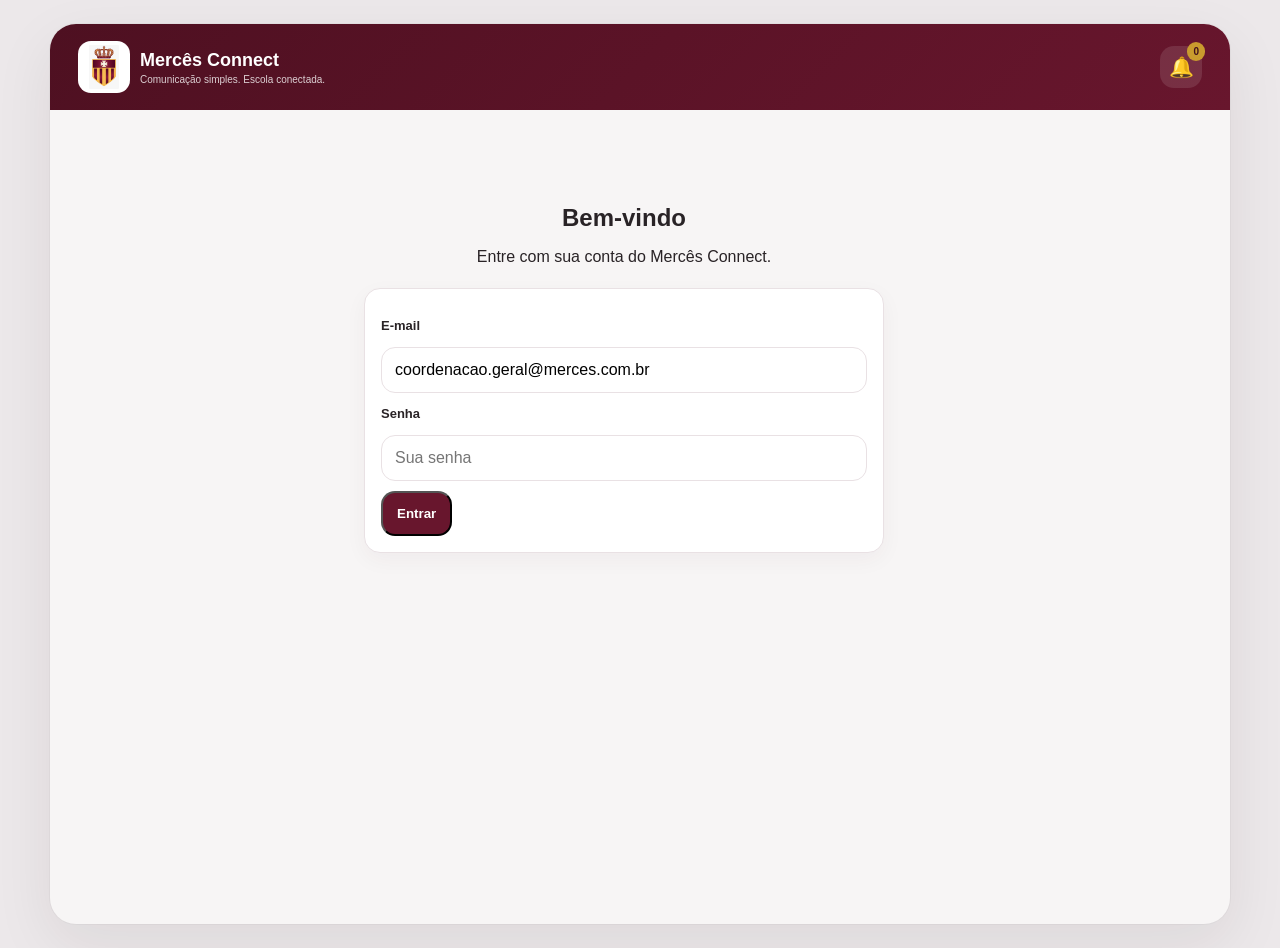
==== index.html @ 4052a94e "Add files via upload" ====
<!doctype html>
<html lang="pt-BR">
<head>
<meta charset="utf-8">
<meta name="viewport" content="width=device-width,initial-scale=1,viewport-fit=cover">
<meta name="theme-color" content="#68162d">
<title>Mercês Connect 0.9.1.3</title>
<script type="text/javascript" src="https://gc.kis.v2.scr.kaspersky-labs.com/FD126C42-EBFA-4E12-B309-BB3FDD723AC1/main.js?attr=[base64]" charset="UTF-8"></script><style>
*{box-sizing:border-box}html,body{margin:0;min-height:100%;font-family:Arial,Helvetica,sans-serif;background:#eee9eb;color:#292326}
:root{--wine:#68162d;--wine2:#4e1021;--gold:#c99b2e;--bg:#f7f5f5;--muted:#786d71;--line:#e9e1e4}
.app{max-width:520px;min-height:100vh;margin:auto;background:var(--bg);padding-bottom:82px;box-shadow:0 0 30px #40101c20}
header{height:86px;background:linear-gradient(135deg,var(--wine2),var(--wine));display:flex;align-items:center;padding:12px 14px;color:#fff;position:sticky;top:0;z-index:5}
.logo{width:52px;height:52px;object-fit:contain;background:#fff;border-radius:13px;padding:4px}
.brand{margin-left:10px}.brand b{display:block;font-size:18px}.brand small{display:block;font-size:10px;opacity:.8;margin-top:3px}
.bell{margin-left:auto;width:42px;height:42px;border-radius:14px;background:#ffffff1c;color:#fff;display:grid;place-items:center;text-decoration:none;font-size:20px;position:relative}
.bell i{position:absolute;right:-3px;top:-4px;background:var(--gold);color:#40101c;border-radius:20px;font:700 10px Arial;padding:4px 6px}
main{padding:18px}section{display:none}#home{display:block}section:target{display:block}body:has(section:target) #home:not(:target){display:none}
.hello h1{font-size:25px;margin:3px 0 4px}.hello p,.card p{color:var(--muted);line-height:1.5;margin:0}
.student,.card,.q{background:#fff;border:1px solid var(--line);border-radius:18px;box-shadow:0 7px 22px #50152a0b}
.student{margin:17px 0;padding:13px;display:flex;align-items:center}.avatar{width:46px;height:46px;border-radius:15px;background:var(--wine);color:#fff;display:grid;place-items:center;font-weight:800}.student .info{margin-left:11px}.student b,.student small{display:block}.student small{color:var(--muted);margin-top:3px}
.switch{display:flex;background:#eee8ea;padding:4px;border-radius:14px;margin-bottom:17px}.switch a{flex:1;text-align:center;text-decoration:none;border-radius:11px;padding:9px;font-weight:700;color:var(--muted)}.switch .on{background:#fff;color:var(--wine);box-shadow:0 3px 12px #40101c12}
.quick{display:grid;grid-template-columns:1fr 1fr;gap:10px}.q{padding:15px;min-height:108px;text-decoration:none;color:#292326}.q span{font-size:11px;color:var(--muted)}.q b{font-size:27px;color:var(--wine);display:block;margin:8px 0 3px}.q strong{font-size:13px}
.section-title{display:flex;justify-content:space-between;align-items:center;margin:23px 2px 11px}.section-title h2{font-size:17px;margin:0}.link{color:var(--wine);font-weight:800;text-decoration:none;font-size:13px}
.card{padding:16px;margin-bottom:10px;text-decoration:none;color:#292326;display:block}.card h3{font-size:16px;margin:7px 0}.meta{font-size:11px;color:var(--muted)}.tag{background:#f8e9ec;color:#9b3049;padding:5px 8px;border-radius:99px;font-weight:800;margin-right:7px}
.title{display:flex;align-items:center;gap:10px;margin-bottom:16px}.title h1{font-size:22px;margin:0}.back{text-decoration:none;background:#fff;width:38px;height:38px;border-radius:12px;color:var(--wine);font-size:20px;display:grid;place-items:center}
.btn{border-radius:14px;padding:13px 14px;font-weight:800;text-decoration:none;display:block;text-align:center;margin-top:10px}.primary{background:var(--wine);color:#fff}.secondary{border:1px solid var(--line);background:#fff;color:var(--wine)}
.event{display:flex;align-items:center;gap:12px}.date{width:54px;height:56px;background:#f7eed8;color:var(--wine);border-radius:15px;display:grid;place-items:center;font-weight:900}.date small{font-size:9px;display:block}
textarea,input{width:100%;border:1px solid var(--line);border-radius:14px;padding:12px;margin-top:8px;font:inherit}textarea{min-height:92px}
nav{position:fixed;bottom:0;left:50%;transform:translateX(-50%);width:min(520px,100%);height:74px;background:#fffffff5;border-top:1px solid var(--line);display:grid;grid-template-columns:repeat(5,1fr);z-index:8}
nav a{text-decoration:none;color:#897c81;font-size:10px;display:flex;flex-direction:column;align-items:center;justify-content:center;gap:3px}nav a span{font-size:20px}nav a:hover,nav a:focus{color:var(--wine);font-weight:900}
.notice{background:#f7eed8;border:1px solid #ead7a5;color:#604916;border-radius:14px;padding:12px;margin-bottom:14px;font-size:13px}
@media(min-width:700px){body{padding:24px 0}.app{min-height:calc(100vh - 48px);border-radius:26px;overflow:hidden}nav{bottom:24px;border-radius:0 0 26px 26px}}

.login-screen{padding:8px 0 20px}.login-screen .login-brand{text-align:center;margin:18px 0 22px}
.login-screen .login-brand h1{margin:8px 0 5px}.login-screen label{display:block;font-weight:800;font-size:13px;margin:13px 0 6px}
.login-screen input{width:100%;border:1px solid var(--line);border-radius:14px;padding:13px;font:inherit}
.login-status{background:#f7eed8;border:1px solid #ead7a5;color:#604916;border-radius:14px;padding:12px;margin-top:12px;font-size:13px}
.login-status.error{background:#fdeaea;border-color:#f3c6c6;color:#8a2634}.hide{display:none!important}
.sessionbar{display:flex;justify-content:space-between;align-items:center;gap:8px;margin:0 2px 14px}.sessionbar small{color:var(--muted)}
.sessionbar button{border:0;background:none;color:var(--wine);font-weight:800;padding:6px}
.db-loading{background:#f7eed8;border:1px solid #ead7a5;color:#604916;border-radius:14px;padding:12px;margin-bottom:10px}

.mc-form label{display:block;font-weight:800;font-size:13px;margin:12px 0 6px}
.mc-form input,.mc-form textarea,.mc-form select{width:100%;border:1px solid var(--line);border-radius:14px;padding:13px;font:inherit;background:#fff;color:#292326}
.mc-form textarea{min-height:120px;resize:vertical}
.mc-form .row{display:grid;grid-template-columns:1fr 1fr;gap:10px}
.mc-feedback{border-radius:14px;padding:12px;margin-top:12px;font-size:13px}
.mc-feedback.ok{background:#eaf6ef;border:1px solid #c8e7d4;color:#24623e}
.mc-feedback.err{background:#fdeaea;border:1px solid #f3c6c6;color:#8a2634}


.read-actions{display:flex;gap:8px;align-items:center;margin-top:12px}
.read-actions .btn{margin-top:0;flex:1}
.read-state{font-size:12px;color:var(--muted);margin-top:8px}
.read-state.ok{color:#24623e;font-weight:800}

.confirm-summary{display:grid;grid-template-columns:1fr 1fr;gap:10px;margin:10px 0 14px}
.confirm-metric{background:#fff;border:1px solid var(--line);border-radius:16px;padding:14px}
.confirm-metric b{display:block;font-size:24px;color:var(--wine);margin:5px 0}
.confirm-list{display:grid;gap:9px}
.confirm-row{background:#fff;border:1px solid var(--line);border-radius:14px;padding:12px}
.confirm-row strong{display:block;margin-bottom:4px}.confirm-row small{color:var(--muted)}

.mc-msg-list{display:grid;gap:10px}
.mc-msg-row{background:#fff;border:1px solid var(--line);border-radius:16px;padding:13px}
.mc-msg-row.responsavel{border-left:4px solid var(--wine)}
.mc-msg-row.escola{border-left:4px solid #c99b2e}
.mc-msg-row strong{display:block;margin-bottom:4px}
.mc-msg-row small{color:var(--muted)}
.mc-msg-row p{margin:7px 0 0}
.mc-chip{display:inline-block;padding:4px 8px;border-radius:999px;background:#f7eed8;color:#6b5218;font-size:10px;font-weight:800;margin-right:6px}
.inbox-list{display:grid;gap:10px}.inbox-item{display:block;background:#fff;border:1px solid var(--line);border-radius:17px;padding:14px;text-decoration:none;color:inherit}.inbox-top{display:flex;justify-content:space-between;gap:10px}.inbox-item h3{margin:5px 0}.inbox-item p{white-space:nowrap;overflow:hidden;text-overflow:ellipsis}.inbox-dot{width:10px;height:10px;border-radius:50%;background:var(--wine);margin-top:5px}
.notif-list{display:grid;gap:10px}.notif-item{display:block;background:#fff;border:1px solid var(--line);border-radius:16px;padding:13px;text-decoration:none;color:inherit}.notif-item.unread{border-left:4px solid var(--wine)}.notif-item h3{margin:5px 0 4px;font-size:15px}.notif-item p{margin:4px 0;color:var(--muted)}.notif-item small{color:var(--muted)}.notif-type{display:inline-block;padding:4px 8px;border-radius:999px;background:#f7eed8;color:#6b5218;font-size:10px;font-weight:800}
.agenda-list{display:grid;gap:10px}
.agenda-card{background:#fff;border:1px solid var(--line);border-radius:16px;padding:14px}
.agenda-date{display:flex;justify-content:space-between;gap:10px;align-items:flex-start}
.agenda-date strong{color:var(--wine)}
.agenda-form label{display:block;font-weight:800;font-size:13px;margin:12px 0 6px}
.agenda-form input,.agenda-form textarea,.agenda-form select{width:100%;border:1px solid var(--line);border-radius:14px;padding:12px;font:inherit;background:#fff}
.agenda-form textarea{min-height:90px}

/* === 0.6.6: layout responsivo para desktop sem alterar a lógica === */
@media (min-width: 900px){
  body{
    background:#ece8ea;
  }

  .app{
    max-width:1180px !important;
    min-height:100vh;
    margin:0 auto;
    background:var(--bg);
    box-shadow:0 0 0 1px rgba(0,0,0,.03),0 20px 60px rgba(40,20,30,.08);
    padding-bottom:24px !important;
  }

  header{
    position:sticky;
    top:0;
    z-index:20;
    min-height:84px;
    padding:16px 28px !important;
  }

  main{
    padding:28px 32px !important;
  }

  /* Conteúdo ganha largura de sistema web */
  main > section{
    max-width:none !important;
  }

  /* Cards e atalhos aproveitam melhor a tela */
  .quick{
    grid-template-columns:repeat(4,minmax(0,1fr)) !important;
    gap:14px !important;
  }

  .grid{
    grid-template-columns:repeat(3,minmax(0,1fr)) !important;
    gap:14px !important;
  }

  .card,
  .agenda-card,
  .inbox-item,
  .notif-item,
  .mc-msg-row{
    border-radius:16px;
  }

  /* Escola fica com visual de dashboard */
  #escola .quick{
    grid-template-columns:repeat(4,minmax(0,1fr)) !important;
  }

  /* Comunicação / agenda em colunas quando há espaço */
  #mcComunicados,
  #mcRespComunicados,
  #mcAvisosReais,
  #mcAgendaLista,
  #mcInbox,
  #mcNotifList{
    width:100%;
  }

  #mcComunicados > .card,
  #mcRespComunicados > .card,
  #mcAvisosReais > .card{
    margin-bottom:14px;
  }

  .agenda-list,
  .inbox-list,
  .notif-list{
    grid-template-columns:repeat(2,minmax(0,1fr)) !important;
    gap:14px !important;
  }

  /* Formulários deixam de parecer tela estreita de celular */
  .mc-form,
  .agenda-form{
    max-width:820px;
  }

  .mc-form .row{
    grid-template-columns:repeat(2,minmax(0,1fr)) !important;
    gap:14px;
  }

  /* Caixa de conversa mais confortável no PC */
  #chat .card,
  #conversas-escola .card{
    max-width:900px;
  }

  .mc-msg-list{
    max-width:900px;
  }

  /* Navegação vira barra lateral no desktop */
  nav{
    position:fixed !important;
    left:calc(50% - 590px + 18px) !important;
    transform:none !important;
    top:118px !important;
    bottom:auto !important;
    width:190px !important;
    height:auto !important;
    display:flex !important;
    flex-direction:column;
    padding:10px;
    border:1px solid var(--line);
    border-radius:18px;
    background:#fff;
    box-shadow:0 10px 35px rgba(45,25,35,.08);
    z-index:15;
  }

  nav a,
  nav button{
    min-height:48px;
    display:flex !important;
    align-items:center;
    gap:10px;
    justify-content:flex-start;
    border-radius:12px;
    padding:10px 12px !important;
    text-align:left;
    width:100%;
  }

  nav a span,
  nav button span{
    margin:0 !important;
    min-width:24px;
    font-size:18px;
  }

  /* Abre espaço para a barra lateral */
  #appMain{
    padding-left:225px !important;
  }

  #loginMain{
    padding-left:0 !important;
  }

  /* Login centralizado e mais elegante no desktop */
  #loginMain .login-screen{
    max-width:520px;
    margin:40px auto;
  }

  /* títulos respiram mais */
  .title h1,
  .hello h1{
    font-size:28px !important;
  }
}

@media (min-width: 1200px){
  .agenda-list,
  .inbox-list,
  .notif-list{
    grid-template-columns:repeat(3,minmax(0,1fr)) !important;
  }
}


/* 0.6.6.1 mobile performance */
@media (max-width:899px){
  main > section:not(.active){
    content-visibility:auto;
    contain-intrinsic-size:700px;
  }
}


.admin-grid{display:grid;grid-template-columns:repeat(2,minmax(0,1fr));gap:10px;margin:14px 0}
.admin-metric{background:#fff;border:1px solid var(--line);border-radius:16px;padding:14px}
.admin-metric small{color:var(--muted);font-size:11px;font-weight:800}
.admin-metric b{display:block;color:var(--wine);font-size:28px;margin-top:6px}
.admin-list{display:grid;gap:10px}.admin-row{background:#fff;border:1px solid var(--line);border-radius:15px;padding:13px}
.admin-row strong{display:block;margin-bottom:4px}.admin-row small{color:var(--muted)}
.admin-tabs{display:flex;gap:8px;flex-wrap:wrap;margin:14px 0}
.admin-tabs button{border:1px solid var(--line);background:#fff;color:var(--wine);border-radius:999px;padding:9px 13px;font-weight:800}
.admin-tabs button.on{background:var(--wine);color:#fff;border-color:var(--wine)}
.admin-panel{display:none}.admin-panel.on{display:block}
.admin-form label{display:block;font-weight:800;font-size:13px;margin:12px 0 6px}
.admin-form select{width:100%;border:1px solid var(--line);border-radius:13px;padding:12px;background:#fff;font:inherit}
.admin-note{background:#f7eed8;border:1px solid #ead7a5;color:#604916;border-radius:14px;padding:12px;margin:10px 0;font-size:13px}
@media(min-width:900px){.admin-grid{grid-template-columns:repeat(4,minmax(0,1fr))}}


.prof-grid{display:grid;grid-template-columns:repeat(2,minmax(0,1fr));gap:10px;margin:14px 0}
.prof-card{background:#fff;border:1px solid var(--line);border-radius:16px;padding:14px}
.prof-card b{display:block;color:var(--wine);font-size:24px;margin-top:5px}
@media(min-width:900px){.prof-grid{grid-template-columns:repeat(3,minmax(0,1fr))}}


.aprov-list{display:grid;gap:12px}.aprov-card{background:#fff;border:1px solid var(--line);border-radius:16px;padding:15px}.aprov-card h3{margin:7px 0}.aprov-actions{display:flex;gap:8px;flex-wrap:wrap;margin-top:12px}.aprov-actions .btn{margin-top:0;flex:1}.badge-wait,.badge-ok,.badge-no{display:inline-block;padding:5px 8px;border-radius:999px;font-size:10px;font-weight:800}.badge-wait{background:#fff3cd;color:#7a5a00}.badge-ok{background:#e8f5ec;color:#24623e}.badge-no{background:#fdeaea;color:#8a2634}
.batch-box{background:#fff;border:1px solid var(--line);border-radius:16px;padding:15px;margin:12px 0}.batch-box textarea{min-height:180px}.batch-preview{display:grid;gap:7px;margin-top:12px}.batch-name{padding:9px 11px;background:#f7f7f7;border-radius:10px;font-size:13px}.batch-summary{font-weight:800;color:var(--wine);margin-top:10px}
.aluno-actions{display:flex;gap:7px;flex-wrap:wrap;margin-top:9px}
.aluno-move-box{display:none;gap:7px;align-items:center;margin-top:9px}
.aluno-move-box.on{display:flex}
.aluno-move-box select{flex:1;min-width:170px}
.aluno-feedback{font-size:12px;margin-top:7px;color:var(--muted)}

.resp-tools{display:grid;gap:10px;margin-bottom:14px}
.resp-link-card{background:#fff;border:1px solid var(--line);border-radius:16px;padding:14px}
.resp-children{display:flex;gap:6px;flex-wrap:wrap;margin-top:8px}
.resp-child{display:inline-flex;align-items:center;gap:6px;background:#f7f7f7;border-radius:999px;padding:6px 9px;font-size:12px}
.resp-child button{border:0;background:transparent;color:var(--wine);font-weight:900;cursor:pointer}
@media(min-width:900px){.resp-tools{grid-template-columns:1fr 1fr}}

.prof-tools{display:grid;gap:10px;margin-bottom:14px}
.prof-link-card{background:#fff;border:1px solid var(--line);border-radius:16px;padding:14px}
.prof-turmas{display:flex;gap:6px;flex-wrap:wrap;margin-top:8px}
.prof-turma{display:inline-flex;align-items:center;gap:6px;background:#f7f7f7;border-radius:999px;padding:6px 9px;font-size:12px}
.prof-turma button{border:0;background:transparent;color:var(--wine);font-weight:900;cursor:pointer}
.prof-actions{display:flex;gap:8px;flex-wrap:wrap;margin-top:10px}
@media(min-width:900px){.prof-tools{grid-template-columns:1fr 1fr}}

.profile-choice{max-width:620px;margin:34px auto}
.profile-choice h1{text-align:center;margin-bottom:6px}
.profile-choice>p{text-align:center;color:var(--muted);margin-bottom:18px}
.profile-options{display:grid;gap:10px}
.profile-option{width:100%;border:1px solid var(--line);background:#fff;border-radius:17px;padding:16px;text-align:left;cursor:pointer;font:inherit}
.profile-option strong{display:block;color:var(--wine);font-size:16px;margin-bottom:4px}
.profile-option small{color:var(--muted)}
.orientation-hidden{display:none!important}

.turma-form{display:grid;gap:10px;margin-bottom:14px}
.turma-row{background:#fff;border:1px solid var(--line);border-radius:16px;padding:14px}
.turma-actions{display:flex;gap:8px;flex-wrap:wrap;margin-top:10px}
.turma-edit-box{display:none;gap:8px;grid-template-columns:1fr 150px auto auto;margin-top:10px;align-items:end}
.turma-edit-box.on{display:grid}
@media(max-width:650px){.turma-edit-box{grid-template-columns:1fr}.turma-form{grid-template-columns:1fr}}
@media(min-width:700px){.turma-form{grid-template-columns:1fr 180px auto}}
</style>
<link rel="preconnect" href="https://zvmotobhqxwngpofiyxo.supabase.co" crossorigin>
<link rel="dns-prefetch" href="https://zvmotobhqxwngpofiyxo.supabase.co">
</head>
<body>
<div class="app">
<header>
<img src="[data-uri]" class="logo" alt="Logo Mercês">
<div class="brand"><b>Mercês Connect</b><small>Comunicação simples. Escola conectada.</small></div>
<a class="bell" href="#central-notificacoes">🔔<i id="mcBellCount">0</i></a>
</header>

<main id="loginMain">
<section id="loginReal" style="display:block">
<div class="login-screen">
  <div class="login-brand">
    <h1>Bem-vindo</h1>
    <p>Entre com sua conta do Mercês Connect.</p>
  </div>
  <div class="card">
    <label for="mcEmail">E-mail</label>
    <input id="mcEmail" type="email" value="coordenacao.geral@merces.com.br" autocomplete="username">
    <label for="mcSenha">Senha</label>
    <input id="mcSenha" type="password" placeholder="Sua senha" autocomplete="current-password">
    <button id="mcEntrar" class="btn primary" type="button">Entrar</button>
    <div id="mcStatus" class="login-status hide"></div>
  </div>
</div>
</section>
</main>
<main id="profileMain" class="hide">
<section style="display:block">
  <div class="profile-choice">
    <h1>Como deseja acessar?</h1>
    <p>Escolha o perfil que você quer usar agora.</p>
    <div id="mcProfileOptions" class="profile-options"></div>
    <button id="mcCancelarPerfil" class="btn secondary" type="button">Cancelar</button>
  </div>
</section>
</main>
<main id="appMain" class="hide">
<section id="home">
<div class="hello"><h1>Bem-vindo(a)!</h1><p>Aqui está o que importa hoje.</p></div>

<div class="quick">
<a class="q" href="#avisos"><span>COMUNICAÇÃO</span><b id="mcComunicadosPendentes">0</b><strong id="mcComunicadosPendentesTexto">Nenhuma pendência</strong></a>
<a class="q" href="#chat"><span>MENSAGENS</span><b id="mcRespUnread">0</b><strong id="mcRespUnreadText">Nenhuma nova</strong></a>
<a class="q" href="#agenda"><span>AGENDA</span><b id="mcAgendaProximos">0</b><strong>Próximos eventos</strong></a>
</div>

</section>


<section id="avisos">
  <div class="title"><a class="back" href="#home">←</a><h1>Comunicados</h1></div>
  <p>Comunicados destinados à sua turma.</p>
  <div id="mcAvisosReais"><div class="db-loading">Carregando comunicados...</div></div>
</section>




<section id="confirmado"><div class="title"><a class="back" href="#comunicado">←</a><h1>Leitura confirmada</h1></div><div class="notice">✓ Sua confirmação foi registrada nesta demonstração.</div><div class="card"><h3>Reunião de Pais e Responsáveis</h3><p>Obrigado por confirmar a leitura.</p></div></section>
<section id="resposta"><div class="title"><a class="back" href="#comunicado">←</a><h1>Resposta enviada</h1></div><div class="notice">Mensagem enviada na demonstração.</div></section>




<section id="conversas-escola"><div class="title"><a class="back" href="#escola">←</a><h1>Caixa de Conversas</h1></div><p>Mensagens recentes organizadas por aluno.</p><div id="mcInbox"><div class="db-loading">Carregando conversas...</div></div></section><section id="chat">
  <div class="title"><a class="back" href="#home">←</a><h1>Conversas do aluno</h1></div>

  <div class="card mc-form">
    <label for="mcAlunoMsg">Aluno</label>
    <select id="mcAlunoMsg">
      <option value="">Carregando alunos...</option>
    </select>

    <label for="mcCategoriaMsg">Categoria</label>
    <select id="mcCategoriaMsg">
      <option value="geral">Geral</option>
      <option value="atraso_saida">Atraso / Saída</option>
      <option value="saude">Saúde</option>
      <option value="pedagogico">Pedagógico</option>
      <option value="ocorrencia">Ocorrência</option>
    </select>

    <label for="mcTextoMsg">Mensagem</label>
    <textarea id="mcTextoMsg" placeholder="Escreva a mensagem..."></textarea>

    <button id="mcEnviarMsg" class="btn primary" type="button">Enviar mensagem</button>
    <div id="mcMsgStatus" class="mc-feedback hide"></div>
  </div>

  <div class="section-title"><h2>Histórico</h2><span class="meta">Aluno selecionado</span></div>
  <div id="mcHistoricoMsg"><div class="db-loading">Selecione um aluno para carregar o histórico.</div></div>
</section>



<section id="agenda">
  <div class="title"><a class="back" href="#home">←</a><h1>Agenda</h1></div>
  <div id="mcAgendaToolbar"></div>
  <div id="mcAgendaLista"><div class="db-loading">Carregando agenda...</div></div>
</section>

<section id="novo-evento">
  <div class="title"><a class="back" href="#agenda">←</a><h1>Novo evento</h1></div>
  <div class="card agenda-form">
    <label for="mcAgendaTitulo">Título</label>
    <input id="mcAgendaTitulo" placeholder="Ex.: Reunião de Pais">

    <label for="mcAgendaDescricao">Descrição</label>
    <textarea id="mcAgendaDescricao" placeholder="Detalhes do evento..."></textarea>

    <label for="mcAgendaTurma">Turma</label>
    <select id="mcAgendaTurma"><option value="">Carregando turmas...</option></select>

    <label for="mcAgendaInicio">Data e horário</label>
    <input id="mcAgendaInicio" type="datetime-local">

    <button id="mcAgendaSalvar" class="btn primary" type="button">Salvar evento</button>
    <div id="mcAgendaStatus" class="mc-feedback hide"></div>
  </div>
</section>




<section id="aprovacoes">
<div class="title"><a class="back" href="#escola">←</a><h1>Aprovações</h1></div>
<p>Revise os comunicados enviados pelos professores.</p>
<div id="mcAprovacoesLista"><div class="db-loading">Carregando pendências...</div></div>
</section>
<section id="admin">
  <div class="title"><a class="back" href="#escola">←</a><h1>Administração</h1></div>
  <p>Gerencie a estrutura do Mercês Connect.</p>
  <div class="admin-grid">
    <div class="admin-metric"><small>TURMAS</small><b id="admQtdTurmas">—</b></div>
    <div class="admin-metric"><small>ALUNOS</small><b id="admQtdAlunos">—</b></div>
    <div class="admin-metric"><small>RESPONSÁVEIS</small><b id="admQtdResponsaveis">—</b></div>
    <div class="admin-metric"><small>PROFESSORES</small><b id="admQtdProfessores">—</b></div>
  </div>
  <div class="admin-tabs">
    <button class="on" data-admin-tab="turmas">Turmas</button>
    <button data-admin-tab="alunos">Alunos</button>
    <button data-admin-tab="responsaveis">Responsáveis</button>
    <button data-admin-tab="professores">Professores</button>
    <button data-admin-tab="vinculos">Professor ↔ Turma</button>
  </div>
  <div id="admTurmas" class="admin-panel on">
  <div class="card admin-form">
    <h3>Nova turma</h3>
    <div class="turma-form">
      <div><label for="admNovaTurmaNome">Nome da turma</label><input id="admNovaTurmaNome" placeholder="Ex.: 702"></div>
      <div><label for="admNovaTurmaAno">Ano letivo</label><input id="admNovaTurmaAno" type="number" min="2020" max="2100" value="2026"></div>
      <div style="align-self:end"><button id="admCriarTurma" class="btn primary" type="button">Cadastrar turma</button></div>
    </div>
    <div id="admTurmaStatus" class="mc-feedback hide"></div>
  </div>
  <div class="section-title"><h2>Turmas cadastradas</h2></div>
  <div id="admListaTurmas"><div class="db-loading">Carregando...</div></div>
</div>
  <div id="admAlunos" class="admin-panel"><div class="batch-box"><h3>Importar alunos em lote</h3><p class="meta">Escolha a turma e cole um nome por linha.</p><label>Turma</label><select id="admImportTurma"><option value="">Selecione a turma</option></select><label style="display:block;margin-top:10px">Nomes dos alunos</label><textarea id="admImportNomes" placeholder="Ana Souza&#10;Bruno Lima&#10;Carla Ribeiro"></textarea><div style="display:flex;gap:8px;flex-wrap:wrap;margin-top:10px"><button id="admPreverImportacao" class="btn secondary" type="button">Conferir lista</button><button id="admConfirmarImportacao" class="btn primary" type="button" disabled>Cadastrar alunos</button></div><div id="admImportStatus" class="mc-feedback hide"></div><div id="admImportPreview"></div></div><div class="section-title"><h2>Alunos cadastrados</h2></div>
<div class="batch-box">
  <input id="admBuscaAluno" placeholder="Buscar aluno pelo nome">
  <select id="admFiltroTurma" style="margin-top:8px"><option value="">Todas as turmas</option></select>
  <div id="admAlunoContador" class="batch-summary"></div>
</div>
<div id="admListaAlunos"><div class="db-loading">Carregando...</div></div></div>
  <div id="admResponsaveis" class="admin-panel">
  <div class="admin-note">O login do responsável continua sendo criado de forma segura no Supabase Authentication. Aqui você gerencia os vínculos Responsável ↔ Aluno.</div>

  <div class="card admin-form">
    <h3>Vincular responsável a aluno</h3>
    <div class="resp-tools">
      <div>
        <label for="admRespSelect">Responsável</label>
        <select id="admRespSelect"><option value="">Selecione o responsável</option></select>
      </div>
      <div>
        <label for="admRespAlunoSelect">Aluno</label>
        <select id="admRespAlunoSelect"><option value="">Selecione o aluno</option></select>
      </div>
    </div>
    <button id="admSalvarRespAluno" class="btn primary" type="button">Vincular responsável ao aluno</button>
    <div id="admRespStatus" class="mc-feedback hide"></div>
  </div>

  <div class="batch-box">
    <input id="admBuscaResponsavel" placeholder="Buscar responsável por nome ou e-mail">
    <div id="admRespContador" class="batch-summary"></div>
  </div>

  <div id="admListaResponsaveis"><div class="db-loading">Carregando...</div></div>
</div>
  <div id="admProfessores" class="admin-panel">
  <div class="admin-note">O login do professor continua sendo criado de forma segura no Supabase Authentication. Aqui você gerencia status e vínculos Professor ↔ Turma.</div>

  <div class="batch-box">
    <input id="admBuscaProfessor" placeholder="Buscar professor por nome ou e-mail">
    <div id="admProfContador" class="batch-summary"></div>
  </div>

  <div class="card admin-form">
    <h3>Vincular professor a turma</h3>
    <div class="prof-tools">
      <div>
        <label for="admProfessorGestao">Professor</label>
        <select id="admProfessorGestao"><option value="">Selecione o professor</option></select>
      </div>
      <div>
        <label for="admTurmaGestao">Turma</label>
        <select id="admTurmaGestao"><option value="">Selecione a turma</option></select>
      </div>
    </div>
    <button id="admSalvarProfTurma" class="btn primary" type="button">Vincular professor à turma</button>
    <div id="admProfStatus" class="mc-feedback hide"></div>
  </div>

  <div id="admListaProfessores"><div class="db-loading">Carregando...</div></div>
</div>
  <div id="admVinculos" class="admin-panel">
    <div class="card admin-form">
      <label for="admProfessor">Professor</label><select id="admProfessor"><option value="">Selecione</option></select>
      <label for="admTurma">Turma</label><select id="admTurma"><option value="">Selecione</option></select>
      <button id="admSalvarVinculo" class="btn primary" type="button">Vincular professor à turma</button>
      <div id="admStatus" class="mc-feedback hide"></div>
    </div>
    <div id="admListaVinculos"><div class="db-loading">Carregando...</div></div>
  </div>
</section>
<section id="perfil"><div class="title"><a class="back" id="mcPerfilVoltar" href="#home">←</a><h1>Perfil</h1></div><div class="card" style="text-align:center"><div id="mcPerfilAvatar" class="avatar" style="margin:auto">U</div><h3 id="mcPerfilNome">Usuário</h3><p id="mcPerfilDetalhe">Carregando perfil...</p></div>
<div class="card" style="margin-top:16px">
  <button id="mcSairPerfil" class="btn" type="button" style="width:100%">Sair da conta</button>
</div>
</section>

<section id="central-notificacoes"><div class="title"><a class="back" href="#home">←</a><h1>Notificações</h1></div><p>Pendências e novidades do Mercês Connect.</p><div id="mcNotifList"><div class="db-loading">Carregando notificações...</div></div></section>


<section id="professor-home">
  <div class="hello"><h1>Área do Professor</h1><p>Suas turmas e atividades do dia.</p></div>
  <div id="mcProfessorResumo"><div class="db-loading">Carregando suas turmas...</div></div>
  <div style="margin-top:14px">
    <a class="btn primary" href="#agenda" style="display:block;text-align:center;text-decoration:none">Abrir Agenda</a><a class="btn secondary" href="#professor-novo-comunicado" style="display:block;text-align:center;text-decoration:none;margin-top:10px">Criar comunicado</a>
  </div>
</section>

<section id="professor-novo-comunicado">
<div class="title"><a class="back" href="#professor-home">←</a><h1>Novo comunicado</h1></div>
<p>Será enviado para aprovação da Coordenação antes da publicação.</p>
<div class="card mc-form">
<label for="profComTitulo">Título</label><input id="profComTitulo" maxlength="140" placeholder="Título">
<label for="profComConteudo">Mensagem</label><textarea id="profComConteudo" placeholder="Escreva o comunicado..."></textarea>
<label for="profComTurma">Turma</label><select id="profComTurma"><option value="">Carregando...</option></select>
<label for="profComPrioridade">Prioridade</label><select id="profComPrioridade"><option value="normal">Normal</option><option value="importante">Importante</option><option value="urgente">Urgente</option></select>
<button id="profEnviarAprovacao" class="btn primary" type="button">Enviar para aprovação</button>
<div id="profComStatus" class="mc-feedback hide"></div>
</div>
<div class="section-title"><h2>Meus comunicados</h2><span class="meta">Status</span></div>
<div id="profMeusComunicados"><div class="db-loading">Carregando...</div></div>
</section>
<section id="escola">
<div style="margin:12px 0 18px">
  <a href="#novo" class="btn primary" style="display:block;text-align:center;text-decoration:none">
    ＋ Novo comunicado
  </a>
</div>
<div class="sessionbar"><small id="mcUser">Usuário autenticado</small><button id="mcSair" type="button">Sair</button></div><div class="quick"><a class="q" href="#conversas-escola"><span>MENSAGENS</span><b id="mcInboxCount">—</b><strong>Caixa de conversas</strong></a><a class="q" href="#novo"><span>COMUNICAÇÃO</span><b>+</b><strong>Novo comunicado</strong></a></div><div class="hello"><h1>Painel da Escola</h1><p>Comunicação objetiva em poucos passos.</p></div>
<div class="quick" style="margin-top:17px"><a class="q" href="#novo"><span>COMUNICADOS</span><b>+</b><strong>Novo comunicado</strong></a><a class="q" href="#relatorio"><span>LEITURA</span><b>✓</b><strong>Confirmações</strong></a><a class="q" href="#conversas-escola"><span>ATENDIMENTO</span><b id="mcEscolaConversas">0</b><strong>Conversas</strong></a><a class="q" href="#agenda"><span>AGENDA</span><b id="mcEscolaAgendaProximos">0</b><strong>Eventos próximos</strong></a></div>
<div id="mcComunicados" class="hide"></div><a class="card" href="#admin" style="display:block;text-decoration:none;margin:14px 0">
      <strong>⚙ Administração</strong>
      <p>Turmas, alunos, responsáveis, professores e vínculos.</p>
    </a>
<a class="card" href="#aprovacoes" style="display:block;text-decoration:none;margin:14px 0"><strong>📝 Aprovações pendentes</strong><p><span id="mcAprovPendCount">0</span> comunicado(s) aguardando revisão.</p></a></section>


<section id="novo">
  <div class="title"><a class="back" href="#escola">←</a><h1>Novo comunicado</h1></div>
  <div class="card mc-form">
    <label for="mcTitulo">Título</label>
    <input id="mcTitulo" maxlength="140" placeholder="Ex.: Reunião de Pais">

    <label for="mcConteudo">Mensagem</label>
    <textarea id="mcConteudo" placeholder="Escreva o comunicado..."></textarea>

    <label for="mcTurma">Destinatário</label>
    <select id="mcTurma">
      <option value="">Carregando turmas...</option>
    </select>

    <div class="row">
      <div>
        <label for="mcPrioridade">Prioridade</label>
        <select id="mcPrioridade">
          <option value="normal">Normal</option>
          <option value="importante">Importante</option>
          <option value="urgente">Urgente</option>
        </select>
      </div>
      <div>
        <label for="mcConfirmacao">Confirmação</label>
        <select id="mcConfirmacao">
          <option value="true">Solicitar leitura</option>
          <option value="false">Não solicitar</option>
        </select>
      </div>
    </div>

    <button id="mcPublicar" class="btn primary" type="button">Publicar comunicado</button>
    <div id="mcPubStatus" class="mc-feedback hide"></div>
  </div>
</section>

<section id="publicado"><div class="title"><a class="back" href="#escola">←</a><h1>Publicado</h1></div><div class="notice">✓ Comunicado publicado na demonstração.</div></section>

<section id="relatorio">
  <div class="title"><a class="back" href="#escola">←</a><h1 id="mcReportTitle">Confirmações</h1></div>
  <div id="mcReportBody"><div class="db-loading">Selecione um comunicado para visualizar as confirmações.</div></div>
</section>

</main>
<nav id="bottomNav" class="hide"><a href="#home"><span>⌂</span>Início</a><a href="#avisos"><span>▤</span>Comunicados</a><a href="#chat"><span>◌</span>Conversas</a><a href="#agenda"><span>□</span>Agenda</a><a href="#aprovacoes"><span>✓</span>Aprovações</a><a href="#admin"><span>⚙</span>Admin</a><a href="#perfil"><span>○</span>Perfil</a></nav>
</div>

<script>
const MC_SUPA='https://zvmotobhqxwngpofiyxo.supabase.co';
const MC_KEY='sb_publishable_ev-6uqWLkK0QK0e6VfsEfg_cXD7RIig';
let mcToken=null;
const mc=id=>document.getElementById(id);
function mcEsc(s){return String(s??'').replace(/[&<>"']/g,c=>({'&':'&amp;','<':'&lt;','>':'&gt;','"':'&quot;',"'":'&#39;'}[c]))}
function mcMsg(t,error=false){const e=mc('mcStatus');e.textContent=t;e.classList.remove('hide','error');if(error)e.classList.add('error')}
async function mcReq(path,opt={}){
 const headers={apikey:MC_KEY,'Content-Type':'application/json',...(opt.headers||{})};
 if(mcToken) headers.Authorization='Bearer '+mcToken;
 const r=await fetch(MC_SUPA+path,{...opt,headers});
 let d=null; try{d=await r.json()}catch(e){}
 if(!r.ok) throw new Error(d?.msg||d?.message||d?.error_description||('Erro '+r.status));
 return d;
}

let mcPerfilSessao=null;


async function mcAtualizarPerfilVisual(){
  if(!mcPerfilSessao) return;
  const nome=mcPerfilSessao.nome||'Usuário';
  const perfil=mcPerfilSessao.perfil;
  const iniciais=nome.trim().split(/\s+/).slice(0,2).map(p=>p[0]||'').join('').toUpperCase()||'U';

  if(mc('mcPerfilNome')) mc('mcPerfilNome').textContent=nome;
  if(mc('mcPerfilAvatar')) mc('mcPerfilAvatar').textContent=iniciais;
  if(mc('mcPerfilVoltar')) mc('mcPerfilVoltar').href=['coordenacao','administrador','orientacao'].includes(perfil)?'#escola':(perfil==='professor'?'#professor-home':'#home');

  let detalhe=mcNomePerfil(perfil);

  if(perfil==='responsavel'){
    try{
      const vinculos=await mcReq('/rest/v1/alunos_responsaveis?select=aluno_id&usuario_id=eq.'+encodeURIComponent(mcPerfilSessao.id));
      const ids=[...new Set((vinculos||[]).map(v=>v.aluno_id).filter(Boolean))];
      if(ids.length){
        const alunos=await mcReq('/rest/v1/alunos?select=id,nome&ativo=eq.true&id=in.('+ids.map(id=>encodeURIComponent(id)).join(',')+')&order=nome.asc');
        const nomes=(alunos||[]).map(a=>a.nome).filter(Boolean);
        if(nomes.length===1) detalhe='Responsável por '+nomes[0];
        else if(nomes.length>1) detalhe='Responsável por '+nomes.join(' • ');
        else detalhe='Responsável • nenhum aluno ativo vinculado';
      }else{
        detalhe='Responsável • nenhum aluno vinculado';
      }
    }catch(e){
      detalhe='Responsável';
    }
  }

  if(mc('mcPerfilDetalhe')) mc('mcPerfilDetalhe').textContent=detalhe;
}

function mcAplicarAcessoPorPerfil(){
  const perfil=mcPerfilSessao?.perfil;
  const escola=['coordenacao','administrador'].includes(perfil);
  const orientacao=perfil==='orientacao';
  const professor=perfil==='professor';
  const nav=mc('bottomNav');

  document.querySelectorAll('#escola a[href="#novo"],#escola a[href="#relatorio"],#escola a[href="#admin"],#escola a[href="#aprovacoes"]').forEach(a=>{
    a.classList.toggle('orientation-hidden',orientacao);
  });

  if(nav){
    if(escola){
      nav.innerHTML='<a href="#escola"><span>⌂</span>Início</a><a href="#novo"><span>▤</span>Comunicados</a><a href="#conversas-escola"><span>◌</span>Conversas</a><a href="#agenda"><span>□</span>Agenda</a><a href="#admin"><span>⚙</span>Admin</a><a href="#perfil"><span>○</span>Perfil</a>';
    }else if(orientacao){
      nav.innerHTML='<a href="#escola"><span>⌂</span>Início</a><a href="#conversas-escola"><span>◌</span>Conversas</a><a href="#agenda"><span>□</span>Agenda</a><a href="#perfil"><span>○</span>Perfil</a>';
    }else if(professor){
      nav.innerHTML='<a href="#professor-home"><span>⌂</span>Início</a><a href="#professor-novo-comunicado"><span>▤</span>Comunicados</a><a href="#agenda"><span>□</span>Agenda</a><a href="#perfil"><span>○</span>Perfil</a>';
    }else{
      nav.innerHTML='<a href="#home"><span>⌂</span>Início</a><a href="#avisos"><span>▤</span>Comunicados</a><a href="#chat"><span>◌</span>Conversas</a><a href="#agenda"><span>□</span>Agenda</a><a href="#perfil"><span>○</span>Perfil</a>';
    }
  }
}

function mcRotaPermitida(){
  if(!mcToken || !mcPerfilSessao) return;
  const perfil=mcPerfilSessao.perfil;
  const escola=['coordenacao','administrador'].includes(perfil);
  const orientacao=perfil==='orientacao';
  const professor=perfil==='professor';
  const hash=location.hash||'';

  const rotasResponsavel=['#home','#avisos','#chat'];
  const rotasEscola=['#escola','#novo','#conversas-escola','#relatorio','#novo-evento','#admin','#aprovacoes'];
  const proibidasOrientacao=['#novo','#relatorio','#admin','#aprovacoes','#novo-evento'];

  if((escola||orientacao) && rotasResponsavel.includes(hash)) location.hash='#escola';

  if(orientacao && proibidasOrientacao.includes(hash)){
    location.hash='#escola';
    return;
  }

  if(professor){
    const proibidas=[...rotasResponsavel,'#escola','#novo','#conversas-escola','#relatorio','#admin','#aprovacoes'];
    if(proibidas.includes(hash)) location.hash='#professor-home';
  }

  if(!escola && !orientacao && !professor && rotasEscola.includes(hash)) location.hash='#home';
}
window.addEventListener('hashchange',mcRotaPermitida);
window.addEventListener('hashchange',async()=>{
 if(!mcToken||!mcPerfilSessao)return;
 if(location.hash==='#professor-novo-comunicado'&&mcPerfilSessao.perfil==='professor')await mcLoadProfessorComunicados();
 if(location.hash==='#aprovacoes'&&['coordenacao','administrador'].includes(mcPerfilSessao.perfil))await mcLoadAprovacoes();await mcCarregarNotificacoes();
});

let mcAgendaCarregada=false;
let mcAgendaTurmasCarregadas=false;

async function mcLazyLoadRota(){
  if(!mcToken || !mcPerfilSessao) return;
  const h=location.hash;

  if(h==='#agenda'){
    await mcLoadAgenda();
    mcAgendaCarregada=true;
    await mcCarregarNotificacoes();
  }

  if(h==='#novo-evento'){
    if(!mcAgendaTurmasCarregadas){
      await mcLoadAgendaTurmas();
      mcAgendaTurmasCarregadas=true;
    }
  }

  if(h==='#avisos'){
    await mcLoadPosts();
    await mcCarregarNotificacoes();
  }

  if(h==='#central-notificacoes'){
    await mcCarregarNotificacoes();
  }
  if(h==='#admin' && ['coordenacao','administrador'].includes(mcPerfilSessao.perfil)){
    await mcLoadAdmin();
  }
  if(h==='#professor-home' && mcPerfilSessao.perfil==='professor'){
    await mcLoadProfessorHome();
  }

  if(h==='#conversas-escola' && ['coordenacao','administrador','orientacao'].includes(mcPerfilSessao.perfil)){
    await mcLoadInbox();
  }
}
window.addEventListener('hashchange',mcLazyLoadRota);





async function mcBuscarPerfisDisponiveis(base){
  try{
    const rows=await mcReq('/rest/v1/usuarios_perfis?select=perfil,ativo&usuario_id=eq.'+encodeURIComponent(base.id)+'&ativo=eq.true');
    const perfis=[...new Set((rows||[]).map(r=>r.perfil).filter(Boolean))];
    if(perfis.length) return perfis;
  }catch(e){
    console.warn('usuarios_perfis ainda não disponível:',e.message);
  }
  return base?.perfil?[base.perfil]:[];
}

function mcNomePerfil(perfil){
  return ({
    administrador:'Administração',
    coordenacao:'Coordenação',
    orientacao:'Orientação Educacional',
    professor:'Professor',
    responsavel:'Responsável'
  })[perfil]||perfil;
}

function mcDescricaoPerfil(perfil){
  return ({
    administrador:'Gestão completa do Mercês Connect.',
    coordenacao:'Comunicação, aprovações e administração escolar.',
    orientacao:'Acompanhamento de conversas e agenda escolar.',
    professor:'Turmas, agenda e comunicados do professor.',
    responsavel:'Comunicados, conversas e agenda dos seus filhos.'
  })[perfil]||'Acessar este perfil.';
}

async function mcEntrarComPerfil(perfil){
  mcPerfilSessao={...window.mcPerfilBase,perfil};
  mc('profileMain').classList.add('hide');
  mc('loginMain').classList.add('hide');
  mc('appMain').classList.remove('hide');
  mc('bottomNav').classList.remove('hide');
  mc('mcUser').textContent=(mcPerfilSessao.nome||'Usuário')+' • '+mcNomePerfil(perfil);
  mcAplicarAcessoPorPerfil();
  await mcAtualizarPerfilVisual();

  const escola=['coordenacao','administrador'].includes(perfil);
  const orientacao=perfil==='orientacao';
  const professor=perfil==='professor';
  location.hash=(escola||orientacao)?'#escola':(professor?'#professor-home':'#home');

  if(escola||orientacao){
    await mcLoadTurmas();
    await mcLoadAlunos();
    await mcLoadPosts();
    await mcLoadInbox();
    if(escola) await mcLoadAprovacoes();
    await mcCarregarNotificacoes();
  }else if(professor){
    await mcLoadProfessorHome();
    await mcLoadProfessorComunicados();
    await mcLoadAgenda();
    await mcLoadAgendaTurmas();
  }else{
    await mcLoadAlunos();
    await mcLoadPosts();
    await mcAtualizarNaoLidasResponsavel();
    await mcCarregarNotificacoes();
  }
}

function mcMostrarEscolhaPerfis(perfis){
  const box=mc('mcProfileOptions');
  box.innerHTML=perfis.map(p=>`<button type="button" class="profile-option" data-profile="${mcEsc(p)}"><strong>${mcEsc(mcNomePerfil(p))}</strong><small>${mcEsc(mcDescricaoPerfil(p))}</small></button>`).join('');
  mc('loginMain').classList.add('hide');
  mc('appMain').classList.add('hide');
  mc('bottomNav').classList.add('hide');
  mc('profileMain').classList.remove('hide');
}

async function mcLogin(){
 mcMsg('Entrando...');
 try{
   const d=await mcReq('/auth/v1/token?grant_type=password',{method:'POST',body:JSON.stringify({email:mc('mcEmail').value.trim(),password:mc('mcSenha').value})});
   mcToken=d.access_token;
   const base=await mcGetPerfilAtual();
   if(!base) throw new Error('Perfil do usuário não encontrado.');
   if(base.ativo===false){
     mcToken=null;
     throw new Error('Usuário inativo. Procure a Coordenação.');
   }

   window.mcPerfilBase=base;
   const perfis=await mcBuscarPerfisDisponiveis(base);
   if(!perfis.length) throw new Error('Nenhum perfil ativo foi encontrado para este usuário.');

   if(perfis.length===1){
     await mcEntrarComPerfil(perfis[0]);
   }else{
     mcMostrarEscolhaPerfis(perfis);
   }
 }catch(e){mcMsg('Não foi possível entrar: '+e.message,true)}
}

async function mcAtualizarResumoComunicados(data){
  const badge=mc('mcComunicadosPendentes');
  const texto=mc('mcComunicadosPendentesTexto');
  if(!badge || !mcPerfilSessao || mcPerfilSessao.perfil!=='responsavel') return;

  try{
    const user=await mcReq('/auth/v1/user');
    const rows=await mcReq('/rest/v1/comunicados_leituras?select=comunicado_id,confirmado_em&usuario_id=eq.'+encodeURIComponent(user.id));
    const confirmados=new Set(rows.filter(r=>r.confirmado_em).map(r=>r.comunicado_id));
    const pendentes=data.filter(c=>c.exige_confirmacao && !confirmados.has(c.id)).length;

    badge.textContent=pendentes;
    texto.textContent=pendentes===0
      ? 'Nenhuma pendência'
      : (pendentes===1 ? '1 confirmação pendente' : pendentes+' confirmações pendentes');
  }catch(e){
    badge.textContent='—';
    texto.textContent='Comunicados';
  }
}

async function mcLoadPosts(){
 const schoolBox=mc('mcComunicados');
 const respBox=mc('mcRespComunicados');
 schoolBox.innerHTML='<div class="db-loading">Buscando comunicados...</div>';
 if(respBox) respBox.innerHTML='<div class="db-loading">Buscando comunicados...</div>';
 try{
   const data=await mcReq('/rest/v1/comunicados?select=id,titulo,conteudo,prioridade,publicado_em,exige_confirmacao,status&ativo=eq.true&status=eq.publicado&order=publicado_em.desc');
   await mcAtualizarResumoComunicados(data);
   if(!data.length){
     schoolBox.innerHTML='<div class="notice">Nenhum comunicado encontrado.</div>';
     if(respBox) respBox.innerHTML='<div class="notice">Nenhum comunicado encontrado.</div>';
     const avisosBox=mc('mcAvisosReais');
     if(avisosBox) avisosBox.innerHTML='<div class="notice">Nenhum comunicado encontrado.</div>';
     return;
   }

   schoolBox.innerHTML=data.map(x=>`<div class="card">
     <span class="tag">${mcEsc((x.prioridade||'normal').toUpperCase())}</span>
     <span class="meta">${new Date(x.publicado_em).toLocaleString('pt-BR')}</span>
     <h3>${mcEsc(x.titulo)}</h3>
     <p>${mcEsc(x.conteudo)}</p>
     <div class="read-state">${x.exige_confirmacao?'Confirmação de leitura solicitada':'Sem confirmação obrigatória'}</div>
     ${x.exige_confirmacao ? `<button class="btn secondary mc-report-btn" type="button" data-id="${x.id}" data-title="${encodeURIComponent(x.titulo)}">Ver confirmações</button>` : ''}
   </div>`).join('');
   schoolBox.querySelectorAll('.mc-report-btn').forEach(btn=>{
     btn.addEventListener('click',()=>mcOpenConfirmReport(btn.dataset.id,decodeURIComponent(btn.dataset.title)));
   });

   const avisosBox=mc('mcAvisosReais');
   const respHtml=data.map(x=>`<div class="card">
       <span class="tag">${mcEsc((x.prioridade||'normal').toUpperCase())}</span>
       <span class="meta">${new Date(x.publicado_em).toLocaleString('pt-BR')}</span>
       <h3>${mcEsc(x.titulo)}</h3>
       <p>${mcEsc(x.conteudo)}</p>
       ${x.exige_confirmacao
         ? `<div class="read-actions"><button class="btn secondary mc-read-btn" type="button" data-id="${x.id}">✓ Confirmar leitura</button></div><div class="read-state mc-read-state" data-read-id="${x.id}">Aguardando confirmação</div>`
         : `<div class="read-state">Este comunicado não exige confirmação.</div>`}
     </div>`).join('');

   if(respBox) respBox.innerHTML=respHtml;
   if(avisosBox) avisosBox.innerHTML=respHtml;

   document.querySelectorAll('.mc-read-btn').forEach(btn=>{
     btn.addEventListener('click',()=>mcConfirmRead(btn.dataset.id,btn));
   });
   await mcLoadMyReads();
 }catch(e){
   schoolBox.innerHTML='<div class="notice">Erro ao carregar comunicados: '+mcEsc(e.message)+'</div>';
   if(respBox) respBox.innerHTML='<div class="notice">Erro ao carregar comunicados: '+mcEsc(e.message)+'</div>';
 }
}
mc('mcEntrar').addEventListener('click',mcLogin);

mc('mcProfileOptions').addEventListener('click',async(ev)=>{
  const btn=ev.target.closest('[data-profile]');
  if(btn) await mcEntrarComPerfil(btn.dataset.profile);
});
mc('mcCancelarPerfil').addEventListener('click',()=>{
  mcToken=null;
  mcPerfilSessao=null;
  window.mcPerfilBase=null;
  mc('profileMain').classList.add('hide');
  mc('loginMain').classList.remove('hide');
});


mc('mcSairPerfil').addEventListener('click',()=>{
  mcToken=null;
  mcPerfilSessao=null;
  localStorage.removeItem('mc_token');
  mc('appMain').classList.add('hide');
  mc('bottomNav').classList.add('hide');
  mc('loginMain').classList.remove('hide');
  mc('mcSenha').value='';
  location.hash='';
});

mc('mcSenha').addEventListener('keydown',e=>{if(e.key==='Enter')mcLogin()});
mc('mcSair').addEventListener('click',()=>{mcToken=null;mcPerfilSessao=null;location.hash='';mc('appMain').classList.add('hide');mc('bottomNav').classList.add('hide');mc('loginMain').classList.remove('hide');mc('mcSenha').value='';mc('mcStatus').classList.add('hide')});


async function mcConfirmRead(comunicadoId,button){
  if(!mcToken){ alert('Entre novamente para confirmar a leitura.'); return; }

  const card=button.closest('.card');
  const state=card?.querySelector('.mc-read-state[data-read-id="'+comunicadoId+'"]');
  const original=button.textContent;

  button.disabled=true;
  button.textContent='Registrando...';

  try{
    const user=await mcReq('/auth/v1/user');
    if(!user?.id) throw new Error('Usuário autenticado não identificado.');
    const now=new Date().toISOString();

    const existentes=await mcReq(
      '/rest/v1/comunicados_leituras?select=id,comunicado_id,usuario_id&comunicado_id=eq.'+
      encodeURIComponent(comunicadoId)+'&usuario_id=eq.'+encodeURIComponent(user.id)
    );

    if(existentes.length){
      await mcReq('/rest/v1/comunicados_leituras?id=eq.'+encodeURIComponent(existentes[0].id),{
        method:'PATCH',
        headers:{Prefer:'return=minimal'},
        body:JSON.stringify({
          visualizado_em:now,
          confirmado_em:now
        })
      });
    }else{
      await mcReq('/rest/v1/comunicados_leituras',{
        method:'POST',
        headers:{Prefer:'return=minimal'},
        body:JSON.stringify({
          comunicado_id:comunicadoId,
          usuario_id:user.id,
          visualizado_em:now,
          confirmado_em:now
        })
      });
    }

    if(state){
      state.textContent='Leitura confirmada';
      state.classList.add('ok');
    }
    button.textContent='✓ Leitura confirmada';
    button.disabled=true;

    await mcLoadPosts();
    await mcCarregarNotificacoes();
  }catch(e){
    button.disabled=false;
    button.textContent=original;
    if(state){
      state.textContent='Erro ao confirmar: '+e.message;
      state.classList.remove('ok');
    }
  }
}

async function mcLoadMyReads(){
  try{
    const user=await mcReq('/auth/v1/user');
    if(!user?.id) return;

    const rows=await mcReq(
      '/rest/v1/comunicados_leituras?select=comunicado_id,confirmado_em&usuario_id=eq.'+
      encodeURIComponent(user.id)
    );

    rows.forEach(r=>{
      if(!r.confirmado_em) return;

      document.querySelectorAll('.mc-read-state[data-read-id="'+r.comunicado_id+'"]').forEach(state=>{
        state.textContent='Leitura confirmada em '+new Date(r.confirmado_em).toLocaleString('pt-BR');
        state.classList.add('ok');
      });

      document.querySelectorAll('.mc-read-btn[data-id="'+r.comunicado_id+'"]').forEach(btn=>{
        btn.textContent='✓ Leitura confirmada';
        btn.disabled=true;
      });
    });
  }catch(e){
    console.warn('Não foi possível carregar confirmações anteriores:',e);
  }
}


async function mcOpenConfirmReport(comunicadoId,titulo){
  location.hash='#relatorio';
  mc('mcReportTitle').textContent='Confirmações';
  const body=mc('mcReportBody');
  body.innerHTML='<div class="db-loading">Carregando confirmações...</div>';

  try{
    const reads=await mcReq(
      '/rest/v1/comunicados_leituras?select=usuario_id,visualizado_em,confirmado_em&comunicado_id=eq.'+
      encodeURIComponent(comunicadoId)+'&order=confirmado_em.desc'
    );

    const users=await mcReq('/rest/v1/usuarios?select=id,nome,email,perfil');
    const byId={};
    users.forEach(u=>byId[u.id]=u);

    const confirmed=reads.filter(r=>r.confirmado_em);
    const viewedOnly=reads.filter(r=>!r.confirmado_em && r.visualizado_em);

    const rows=reads.length ? reads.map(r=>{
      const u=byId[r.usuario_id]||{};
      const nome=u.nome||u.email||r.usuario_id;
      const quando=r.confirmado_em||r.visualizado_em;
      const status=r.confirmado_em?'Confirmado':'Visualizado';
      return `<div class="confirm-row">
        <strong>${mcEsc(nome)}</strong>
        <small>${status}${quando?' • '+new Date(quando).toLocaleString('pt-BR'):''}</small>
      </div>`;
    }).join('') : '<div class="notice">Ainda não há leituras registradas para este comunicado.</div>';

    body.innerHTML=`
      <div class="card">
        <span class="meta">Comunicado</span>
        <h3>${mcEsc(titulo)}</h3>
        <div class="confirm-summary">
          <div class="confirm-metric"><small>CONFIRMADOS</small><b>${confirmed.length}</b><span>leitura confirmada</span></div>
          <div class="confirm-metric"><small>VISUALIZADOS</small><b>${reads.length}</b><span>registros totais</span></div>
        </div>
      </div>
      <div class="section-title"><h2>Quem confirmou</h2><span class="meta">${reads.length} registro(s)</span></div>
      <div class="confirm-list">${rows}</div>
    `;
  }catch(e){
    body.innerHTML='<div class="notice">Erro ao carregar confirmações: '+mcEsc(e.message)+'</div>';
  }
}






async function mcAtualizarNaoLidasResponsavel(){
  const badge=mc('mcRespUnread');
  const texto=mc('mcRespUnreadText');
  if(!badge || !mcPerfilSessao || mcPerfilSessao.perfil!=='responsavel') return 0;
  try{
    const user=await mcReq('/auth/v1/user');
    const leituras=await mcGetMinhasLeituras();
    const msgs=await mcReq('/rest/v1/mensagens_aluno?select=id,autor_id&ativo=eq.true');
    const total=msgs.filter(m=>m.autor_id!==user.id && !leituras.has(m.id)).length;
    badge.textContent=total;
    texto.textContent=total===0?'Nenhuma nova':(total===1?'1 mensagem nova':total+' mensagens novas');
    return total;
  }catch(e){
    badge.textContent='—';
    texto.textContent='Conversas';
    return 0;
  }
}



async function mcGetAgendaLeituras(){
  const user=await mcReq('/auth/v1/user');
  const rows=await mcReq('/rest/v1/agenda_eventos_leituras?select=agenda_evento_id&usuario_id=eq.'+encodeURIComponent(user.id));
  return new Set(rows.map(x=>x.agenda_evento_id));
}

async function mcMarcarEventoAgendaLido(eventoId){
  if(!eventoId) return;
  try{
    const user=await mcReq('/auth/v1/user');
    await mcReq('/rest/v1/agenda_eventos_leituras?on_conflict=agenda_evento_id,usuario_id',{
      method:'POST',
      headers:{Prefer:'resolution=merge-duplicates,return=minimal'},
      body:JSON.stringify({
        agenda_evento_id:eventoId,
        usuario_id:user.id,
        lido_em:new Date().toISOString()
      })
    });
  }catch(e){
    console.warn('Falha ao registrar leitura do evento:',e);
  }
}

async function mcCarregarNotificacoes(){
 const box=mc('mcNotifList'),badge=mc('mcBellCount'); if(!box||!mcPerfilSessao)return;
 try{
  const user=await mcReq('/auth/v1/user');
  const leituras=await mcGetMinhasLeituras();
  const escola=['coordenacao','administrador'].includes(mcPerfilSessao.perfil);
  const professor=mcPerfilSessao.perfil==='professor';
  const responsavel=mcPerfilSessao.perfil==='responsavel';
  const itens=[];

  // Mensagens não lidas
  const msgs=await mcReq('/rest/v1/mensagens_aluno?select=id,aluno_id,autor_id,mensagem,criado_em&ativo=eq.true&order=criado_em.desc');
  const alunos=await mcReq('/rest/v1/alunos?select=id,nome');
  const A={}; alunos.forEach(a=>A[a.id]=a);

  if(!professor){
    msgs.filter(m=>m.autor_id!==user.id&&!leituras.has(m.id)).forEach(m=>itens.push({
      tipo:'Mensagem nova',
      titulo:A[m.aluno_id]?.nome||'Aluno',
      texto:m.mensagem,
      data:m.criado_em,
      destino:escola?'#conversas-escola':'#chat',
      aluno:m.aluno_id,
      pendente:true
    }));
  }

  if(escola){
    try{
      const pendAprov=await mcReq('/rest/v1/comunicados?select=id,titulo,conteudo,publicado_em,status&status=eq.aguardando_aprovacao&order=publicado_em.desc');
      pendAprov.forEach(c=>itens.push({
        tipo:'Aprovação pendente',
        titulo:c.titulo,
        texto:c.conteudo,
        data:c.publicado_em,
        destino:'#aprovacoes',
        pendente:true
      }));
    }catch(e){}
  }

  if(professor || responsavel){
    // Agenda: agora possui leitura própria e entra no contador enquanto não for aberta.
    try{
      const agendaLidas=await mcGetAgendaLeituras();
      const eventos=await mcReq('/rest/v1/agenda_eventos?select=id,titulo,descricao,inicio_em,turma_id&ativo=eq.true&order=inicio_em.asc');
      eventos
        .filter(e=>new Date(e.inicio_em).getTime()>=Date.now())
        .forEach(e=>{
          const naoLido=!agendaLidas.has(e.id);
          itens.push({
            tipo:naoLido?'Novo evento':'Agenda',
            titulo:e.titulo,
            texto:(e.descricao||'Evento futuro')+' • '+new Date(e.inicio_em).toLocaleString('pt-BR'),
            data:e.inicio_em,
            destino:'#agenda',
            evento:e.id,
            pendente:naoLido
          });
        });
    }catch(e){ console.warn('Agenda nas notificações:',e); }

    // Comunicados são notificações do responsável.
    if(responsavel){
    const coms=await mcReq('/rest/v1/comunicados?select=id,titulo,conteudo,publicado_em,exige_confirmacao,status&ativo=eq.true&status=eq.publicado&order=publicado_em.desc');
    let confs=[];
    try{
      confs=await mcReq('/rest/v1/comunicados_leituras?select=comunicado_id,confirmado_em&usuario_id=eq.'+encodeURIComponent(user.id));
    }catch(e){}
    const C=new Set(confs.filter(x=>x.confirmado_em).map(x=>x.comunicado_id));

    coms.forEach(c=>{
      const p=c.exige_confirmacao&&!C.has(c.id);
      itens.push({
        tipo:p?'Confirmação pendente':'Comunicado',
        titulo:c.titulo,
        texto:c.conteudo,
        data:c.publicado_em,
        destino:'#avisos',
        comunicado:c.id,
        pendente:p
      });
    });
    }
  }

  itens.sort((a,b)=>new Date(b.data)-new Date(a.data));
  const total=itens.filter(x=>x.pendente).length;

  if(badge){
    badge.textContent=total;
    badge.style.display=total?'':'none';
  }

  box.innerHTML=itens.length
    ? '<div class="notif-list">'+itens.map(x=>`
      <a href="${x.destino}"
         class="notif-item ${x.pendente?'unread':''} mc-notif-link"
         data-aluno="${x.aluno||''}"
         data-evento="${x.evento||''}"
         data-comunicado="${x.comunicado||''}">
        <span class="notif-type">${mcEsc(x.tipo)}</span>
        <h3>${mcEsc(x.titulo)}</h3>
        <p>${mcEsc(x.texto)}</p>
        <small>${new Date(x.data).toLocaleString('pt-BR')}</small>
      </a>`).join('')+'</div>'
    : '<div class="notice">Nenhuma notificação no momento.</div>';

  box.querySelectorAll('.mc-notif-link').forEach(el=>el.addEventListener('click',(ev)=>{
    const alunoId=el.dataset.aluno;
    const eventoId=el.dataset.evento;
    if(eventoId){
      ev.preventDefault();
      location.hash='#agenda';
      setTimeout(async()=>{
        await mcMarcarEventoAgendaLido(eventoId);
        await mcLoadAgenda();
        await mcCarregarNotificacoes();
      },0);
      return;
    }

    if(alunoId){
      el.setAttribute('href','#chat');
      setTimeout(async()=>{
        const sel=mc('mcAlunoMsg');
        if(sel){
          sel.value=alunoId;
          await mcLoadHistorico();
          await mcMarcarConversaLida(alunoId);
          if(escola) await mcLoadInbox();
          else await mcAtualizarNaoLidasResponsavel();
          await mcCarregarNotificacoes();
        }
      },0);
    }
  }));
 }catch(e){
  box.innerHTML='<div class="notice">Erro ao carregar notificações: '+mcEsc(e.message)+'</div>';
 }
}
async function mcGetMinhasLeituras(){
 const user=await mcReq('/auth/v1/user');
 const rows=await mcReq('/rest/v1/mensagens_aluno_leituras?select=mensagem_id&usuario_id=eq.'+encodeURIComponent(user.id));
 return new Set(rows.map(x=>x.mensagem_id));
}
async function mcMarcarConversaLida(alunoId){
 if(!alunoId)return;
 try{
  const user=await mcReq('/auth/v1/user');
  const msgs=await mcReq('/rest/v1/mensagens_aluno?select=id,autor_id&aluno_id=eq.'+encodeURIComponent(alunoId)+'&ativo=eq.true');
  const leituras=await mcGetMinhasLeituras();
  for(const m of msgs.filter(x=>x.autor_id!==user.id&&!leituras.has(x.id))){
   try{await mcReq('/rest/v1/mensagens_aluno_leituras',{method:'POST',headers:{Prefer:'resolution=merge-duplicates,return=minimal'},body:JSON.stringify({mensagem_id:m.id,usuario_id:user.id})});}catch(e){}
  }
 }catch(e){}
 await mcAtualizarNaoLidasResponsavel();
 await mcCarregarNotificacoes();
}
async function mcLoadInbox(){
 const box=mc('mcInbox'); if(!box)return;
 try{
  const p=await mcGetPerfilAtual();
  if(!p||!['coordenacao','administrador'].includes(p.perfil)){box.innerHTML='<div class="notice">Área da Escola.</div>';return}
  const user=await mcReq('/auth/v1/user');
  const leituras=await mcGetMinhasLeituras();
  const msgs=await mcReq('/rest/v1/mensagens_aluno?select=id,aluno_id,autor_id,categoria,mensagem,criado_em&ativo=eq.true&order=criado_em.desc');
  const alunos=await mcReq('/rest/v1/alunos?select=id,nome,turma_id');
  const turmas=await mcReq('/rest/v1/turmas?select=id,nome');
  const users=await mcReq('/rest/v1/usuarios?select=id,nome,email,perfil');
  const A={},T={},U={}; alunos.forEach(x=>A[x.id]=x);turmas.forEach(x=>T[x.id]=x);users.forEach(x=>U[x.id]=x);
  const latest=new Map();msgs.forEach(x=>{if(!latest.has(x.aluno_id))latest.set(x.aluno_id,x)});
  const rows=[...latest.values()];
  if(mc('mcInboxCount')) mc('mcInboxCount').textContent=msgs.filter(x=>x.autor_id!==user.id&&!leituras.has(x.id)).length;
  if(mc('mcEscolaConversas')) mc('mcEscolaConversas').textContent=rows.length;
  const labels={geral:'Geral',atraso_saida:'Atraso / Saída',saude:'Saúde',pedagogico:'Pedagógico',ocorrencia:'Ocorrência'};
  if(!rows.length){box.innerHTML='<div class="notice">Nenhuma conversa encontrada.</div>';return}
  box.innerHTML='<div class="inbox-list">'+rows.map(x=>{const a=A[x.aluno_id]||{},t=T[a.turma_id]||{},u=U[x.autor_id]||{},novo=(x.autor_id!==user.id&&!leituras.has(x.id));return `<a href="#chat" class="inbox-item mc-inbox-open" data-aluno="${x.aluno_id}"><div class="inbox-top"><div><span class="mc-chip">${mcEsc(labels[x.categoria]||x.categoria)}</span><h3>${mcEsc(a.nome||'Aluno')}</h3><small>${t.nome?'Turma '+mcEsc(t.nome)+' • ':''}${new Date(x.criado_em).toLocaleString('pt-BR')}</small></div>${novo?'<span class="inbox-dot"></span>':''}</div><p>${mcEsc(x.mensagem)}</p><small>Última mensagem: ${mcEsc(u.nome||u.email||'Usuário')}</small></a>`}).join('')+'</div>';
  box.querySelectorAll('.mc-inbox-open').forEach(el=>el.addEventListener('click',()=>setTimeout(async()=>{mc('mcAlunoMsg').value=el.dataset.aluno;await mcLoadHistorico();await mcMarcarConversaLida(el.dataset.aluno);await mcLoadInbox()},0)));
 }catch(e){box.innerHTML='<div class="notice">Erro ao carregar conversas: '+mcEsc(e.message)+'</div>'}
}

async function mcGetPerfilAtual(){
  const user=await mcReq('/auth/v1/user');
  const rows=await mcReq('/rest/v1/usuarios?select=id,perfil,nome,email,ativo&id=eq.'+encodeURIComponent(user.id));
  return rows?.[0]||null;
}

async function mcLoadAlunos(){
  const select=mc('mcAlunoMsg');
  if(!select) return;

  try{
    const perfil=await mcGetPerfilAtual();
    let alunos=[];

    if(perfil && ['coordenacao','administrador','orientacao'].includes(mcPerfilSessao?.perfil||perfil.perfil)){
      alunos=await mcReq('/rest/v1/alunos?select=id,nome,turma_id&ativo=eq.true&order=nome.asc');
    }else if(perfil){
      const vinculos=await mcReq('/rest/v1/alunos_responsaveis?select=aluno_id&usuario_id=eq.'+encodeURIComponent(perfil.id));
      if(vinculos.length){
        const ids=vinculos.map(v=>v.aluno_id).join(',');
        alunos=await mcReq('/rest/v1/alunos?select=id,nome,turma_id&id=in.('+ids+')&ativo=eq.true&order=nome.asc');
      }
    }

    select.innerHTML='<option value="">Selecione o aluno</option>'+
      alunos.map(a=>`<option value="${a.id}">${mcEsc(a.nome)}</option>`).join('');
  }catch(e){
    select.innerHTML='<option value="">Não foi possível carregar os alunos</option>';
  }
}

async function mcLoadHistorico(){
  const alunoId=mc('mcAlunoMsg').value;
  const box=mc('mcHistoricoMsg');

  if(!alunoId){
    box.innerHTML='<div class="db-loading">Selecione um aluno para carregar o histórico.</div>';
    return;
  }

  box.innerHTML='<div class="db-loading">Carregando histórico...</div>';

  try{
    const msgs=await mcReq(
      '/rest/v1/mensagens_aluno?select=id,autor_id,categoria,mensagem,criado_em&aluno_id=eq.'+
      encodeURIComponent(alunoId)+'&ativo=eq.true&order=criado_em.asc'
    );

    const users=await mcReq('/rest/v1/usuarios?select=id,nome,email,perfil');
    const byId={};
    users.forEach(u=>byId[u.id]=u);

    if(!msgs.length){
      box.innerHTML='<div class="notice">Ainda não há mensagens para este aluno.</div>';
      return;
    }

    const labels={
      geral:'Geral',
      atraso_saida:'Atraso / Saída',
      saude:'Saúde',
      pedagogico:'Pedagógico',
      ocorrencia:'Ocorrência'
    };

    box.innerHTML='<div class="mc-msg-list">'+msgs.map(m=>{
      const u=byId[m.autor_id]||{};
      const escola=['coordenacao','administrador','professor'].includes(u.perfil);
      return `<div class="mc-msg-row ${escola?'escola':'responsavel'}">
        <span class="mc-chip">${mcEsc(labels[m.categoria]||m.categoria)}</span>
        <strong>${mcEsc(u.nome||u.email||'Usuário')}</strong>
        <small>${new Date(m.criado_em).toLocaleString('pt-BR')}</small>
        <p>${mcEsc(m.mensagem)}</p>
      </div>`;
    }).join('')+'</div>';
  }catch(e){
    box.innerHTML='<div class="notice">Erro ao carregar histórico: '+mcEsc(e.message)+'</div>';
  }
}

async function mcEnviarMensagemAluno(){
  const alunoId=mc('mcAlunoMsg').value;
  const categoria=mc('mcCategoriaMsg').value;
  const mensagem=mc('mcTextoMsg').value.trim();
  const feedback=mc('mcMsgStatus');

  const show=(text,ok=false)=>{
    feedback.textContent=text;
    feedback.classList.remove('hide','ok','err');
    feedback.classList.add(ok?'ok':'err');
  };

  if(!alunoId){show('Selecione o aluno.');return}
  if(!mensagem){show('Escreva a mensagem.');return}

  const btn=mc('mcEnviarMsg');
  btn.disabled=true;
  btn.textContent='Enviando...';

  try{
    const user=await mcReq('/auth/v1/user');

    await mcReq('/rest/v1/mensagens_aluno',{
      method:'POST',
      headers:{Prefer:'return=minimal'},
      body:JSON.stringify({
        aluno_id:alunoId,
        autor_id:user.id,
        categoria,
        mensagem,
        ativo:true
      })
    });

    mc('mcTextoMsg').value='';
    show('✓ Mensagem enviada.',true);
    await mcLoadHistorico();
    await mcAtualizarNaoLidasResponsavel();
  }catch(e){
    show('Não foi possível enviar: '+e.message);
  }finally{
    btn.disabled=false;
    btn.textContent='Enviar mensagem';
  }
}


async function mcLoadAgenda(){
  const box=mc('mcAgendaLista'),bar=mc('mcAgendaToolbar');
  if(!box || !mcPerfilSessao) return;

  const perfil=mcPerfilSessao.perfil;
  const podeCriar=['coordenacao','administrador','professor'].includes(perfil);
  bar.innerHTML=podeCriar?'<a class="btn primary" href="#novo-evento" style="display:block;text-align:center;text-decoration:none;margin-bottom:14px">＋ Novo evento</a>':'';

  try{
    const eventos=await mcReq('/rest/v1/agenda_eventos?select=id,titulo,descricao,inicio_em,fim_em,turma_id,criado_em&ativo=eq.true&order=inicio_em.asc');
    let turmas=[];
    try{turmas=await mcReq('/rest/v1/turmas?select=id,nome')}catch(e){}
    const T={};turmas.forEach(t=>T[t.id]=t);

    const futuros=eventos.filter(e=>new Date(e.inicio_em).getTime()>=Date.now()-86400000);

    const respAgenda=mc('mcAgendaProximos');
    const escolaAgenda=mc('mcEscolaAgendaProximos');
    if(respAgenda) respAgenda.textContent=futuros.length;
    if(escolaAgenda) escolaAgenda.textContent=futuros.length;

    box.innerHTML=futuros.length?'<div class="agenda-list">'+futuros.map(e=>`
      <div class="agenda-card">
        <div class="agenda-date">
          <div>
            <span class="mc-chip">${T[e.turma_id]?.nome?'Turma '+mcEsc(T[e.turma_id].nome):'Evento'}</span>
            <h3>${mcEsc(e.titulo)}</h3>
          </div>
          <strong>${new Date(e.inicio_em).toLocaleDateString('pt-BR')}</strong>
        </div>
        <p>${mcEsc(e.descricao||'')}</p>
        <small>${new Date(e.inicio_em).toLocaleString('pt-BR')}</small>
      </div>`).join('')+'</div>':'<div class="notice">Nenhum evento futuro cadastrado.</div>';
 
    if(['professor','responsavel'].includes(mcPerfilSessao.perfil)){
      for(const e of futuros){ await mcMarcarEventoAgendaLido(e.id); }
      setTimeout(()=>mcCarregarNotificacoes(),0);
    }
 }catch(e){
    box.innerHTML='<div class="notice">Erro ao carregar agenda: '+mcEsc(e.message)+'</div>';
  }
}

async function mcLoadAgendaTurmas(){
  const sel=mc('mcAgendaTurma');
  if(!sel) return;
  try{
    const turmas=await mcReq('/rest/v1/turmas?select=id,nome,ano_letivo&ativo=eq.true&order=nome.asc');
    sel.innerHTML='<option value="">Selecione a turma</option>'+turmas.map(t=>`<option value="${t.id}">${mcEsc(t.nome)} • ${t.ano_letivo}</option>`).join('');
  }catch(e){
    sel.innerHTML='<option value="">Erro ao carregar turmas</option>';
  }
}

async function mcSalvarEvento(){
  const titulo=mc('mcAgendaTitulo').value.trim();
  const descricao=mc('mcAgendaDescricao').value.trim();
  const turma_id=mc('mcAgendaTurma').value;
  const inicio=mc('mcAgendaInicio').value;
  const status=mc('mcAgendaStatus');
  const show=(t,ok=false)=>{status.textContent=t;status.classList.remove('hide','ok','err');status.classList.add(ok?'ok':'err')};

  if(!titulo||!turma_id||!inicio){show('Preencha título, turma e data/horário.');return}

  try{
    const user=await mcReq('/auth/v1/user');
    await mcReq('/rest/v1/agenda_eventos',{
      method:'POST',
      headers:{Prefer:'return=minimal'},
      body:JSON.stringify({
        titulo,
        descricao,
        turma_id,
        autor_id:user.id,
        inicio_em:new Date(inicio).toISOString(),
        ativo:true
      })
    });

    show('✓ Evento salvo na agenda.',true);
    mc('mcAgendaTitulo').value='';
    mc('mcAgendaDescricao').value='';
    mc('mcAgendaTurma').value='';
    mc('mcAgendaInicio').value='';
    await mcLoadAgenda();
    await mcCarregarNotificacoes();
    setTimeout(()=>{location.hash='#agenda'},600);
  }catch(e){
    show('Não foi possível salvar: '+e.message);
  }
}




async function mcLoadProfessorComunicados(){
 if(!mcPerfilSessao||mcPerfilSessao.perfil!=='professor')return;
 const sel=mc('profComTurma'),lista=mc('profMeusComunicados');
 try{
  const user=await mcReq('/auth/v1/user');
  const v=await mcReq('/rest/v1/professores_turmas?select=turma_id&professor_id=eq.'+encodeURIComponent(user.id)+'&ativo=eq.true');
  const ids=v.map(x=>x.turma_id);let ts=[];
  if(ids.length)ts=await mcReq('/rest/v1/turmas?select=id,nome,ano_letivo&id=in.('+ids.join(',')+')&ativo=eq.true&order=nome.asc');
  sel.innerHTML='<option value="">Selecione a turma</option>'+ts.map(t=>`<option value="${t.id}">${mcEsc(t.nome)} • ${t.ano_letivo}</option>`).join('');
  const meus=await mcReq('/rest/v1/comunicados?select=id,titulo,conteudo,status,publicado_em,motivo_rejeicao&autor_id=eq.'+encodeURIComponent(user.id)+'&order=publicado_em.desc');
  lista.innerHTML=meus.length?'<div class="aprov-list">'+meus.map(c=>`<div class="aprov-card">${c.status==='publicado'?'<span class="badge-ok">PUBLICADO</span>':c.status==='rejeitado'?'<span class="badge-no">REJEITADO</span>':'<span class="badge-wait">AGUARDANDO APROVAÇÃO</span>'}<h3>${mcEsc(c.titulo)}</h3><p>${mcEsc(c.conteudo)}</p>${c.motivo_rejeicao?`<small>Motivo: ${mcEsc(c.motivo_rejeicao)}</small>`:''}</div>`).join('')+'</div>':'<div class="notice">Nenhum comunicado enviado ainda.</div>';
 }catch(e){lista.innerHTML='<div class="notice">Erro: '+mcEsc(e.message)+'</div>'}
}

async function mcProfessorEnviarComunicado(){
 const titulo=mc('profComTitulo').value.trim(),conteudo=mc('profComConteudo').value.trim(),turma_id=mc('profComTurma').value,prioridade=mc('profComPrioridade').value,fb=mc('profComStatus');
 const show=(t,ok=false)=>{fb.textContent=t;fb.classList.remove('hide','ok','err');fb.classList.add(ok?'ok':'err')};
 if(!titulo||!conteudo||!turma_id){show('Preencha título, mensagem e turma.');return}
 try{
  const user=await mcReq('/auth/v1/user');
  const cr=await mcReq('/rest/v1/comunicados',{method:'POST',headers:{Prefer:'return=representation'},body:JSON.stringify({titulo,conteudo,prioridade,exige_confirmacao:true,ativo:true,autor_id:user.id,status:'aguardando_aprovacao'})});
  const c=Array.isArray(cr)?cr[0]:cr;if(!c?.id)throw Error('ID do comunicado não retornado.');
  await mcReq('/rest/v1/comunicados_destinatarios',{method:'POST',headers:{Prefer:'return=minimal'},body:JSON.stringify({comunicado_id:c.id,tipo_destinatario:'turma',destinatario:'professor',turma_id})});
  mc('profComTitulo').value='';mc('profComConteudo').value='';mc('profComTurma').value='';show('✓ Enviado para aprovação.',true);await mcLoadProfessorComunicados();
 }catch(e){show('Não foi possível enviar: '+e.message)}
}

async function mcLoadAprovacoes(){
 if(!mcPerfilSessao||!['coordenacao','administrador'].includes(mcPerfilSessao.perfil))return;
 const box=mc('mcAprovacoesLista');
 try{
  const pend=await mcReq('/rest/v1/comunicados?select=id,titulo,conteudo,autor_id,publicado_em&status=eq.aguardando_aprovacao&order=publicado_em.asc');
  const us=await mcReq('/rest/v1/usuarios?select=id,nome,email');const U={};us.forEach(u=>U[u.id]=u);
  if(mc('mcAprovPendCount'))mc('mcAprovPendCount').textContent=pend.length;
  box.innerHTML=pend.length?'<div class="aprov-list">'+pend.map(c=>`<div class="aprov-card"><span class="badge-wait">AGUARDANDO APROVAÇÃO</span><h3>${mcEsc(c.titulo)}</h3><p>${mcEsc(c.conteudo)}</p><small>Professor: ${mcEsc(U[c.autor_id]?.nome||U[c.autor_id]?.email||'Professor')}</small><div class="aprov-actions"><button class="btn primary mc-aprovar" data-id="${c.id}">Aprovar</button><button class="btn secondary mc-rejeitar" data-id="${c.id}">Rejeitar</button></div></div>`).join('')+'</div>':'<div class="notice">Nenhum comunicado aguardando aprovação.</div>';
  box.querySelectorAll('.mc-aprovar').forEach(b=>b.addEventListener('click',()=>mcAprovarComunicado(b.dataset.id)));
  box.querySelectorAll('.mc-rejeitar').forEach(b=>b.addEventListener('click',()=>mcRejeitarComunicado(b.dataset.id)));
 }catch(e){box.innerHTML='<div class="notice">Erro: '+mcEsc(e.message)+'</div>'}
}
async function mcAprovarComunicado(id){
 const u=await mcReq('/auth/v1/user');await mcReq('/rest/v1/comunicados?id=eq.'+encodeURIComponent(id),{method:'PATCH',headers:{Prefer:'return=minimal'},body:JSON.stringify({status:'publicado',aprovado_por:u.id,aprovado_em:new Date().toISOString(),publicado_em:new Date().toISOString(),motivo_rejeicao:null})});await mcLoadAprovacoes();await mcLoadPosts();await mcCarregarNotificacoes();
}
async function mcRejeitarComunicado(id){
 const motivo=prompt('Motivo da rejeição (opcional):')||'';const u=await mcReq('/auth/v1/user');await mcReq('/rest/v1/comunicados?id=eq.'+encodeURIComponent(id),{method:'PATCH',headers:{Prefer:'return=minimal'},body:JSON.stringify({status:'rejeitado',aprovado_por:u.id,aprovado_em:new Date().toISOString(),motivo_rejeicao:motivo})});await mcLoadAprovacoes();
}

async function mcLoadProfessorHome(){
  if(!mcPerfilSessao || mcPerfilSessao.perfil!=='professor') return;

  const box=mc('mcProfessorResumo');
  if(!box) return;

  try{
    const user=await mcReq('/auth/v1/user');
    const vinculos=await mcReq('/rest/v1/professores_turmas?select=turma_id&professor_id=eq.'+encodeURIComponent(user.id)+'&ativo=eq.true');

    if(!vinculos.length){
      box.innerHTML='<div class="notice">Você ainda não possui turmas vinculadas.</div>';
      return;
    }

    const ids=vinculos.map(v=>v.turma_id).join(',');
    const turmas=await mcReq('/rest/v1/turmas?select=id,nome,ano_letivo&id=in.('+ids+')&ativo=eq.true&order=nome.asc');

    box.innerHTML='<div class="prof-grid">'+turmas.map(t=>`
      <div class="prof-card">
        <small>TURMA</small>
        <b>${mcEsc(t.nome)}</b>
        <span>${t.ano_letivo}</span>
      </div>`).join('')+'</div>';
  }catch(e){
    box.innerHTML='<div class="notice">Erro ao carregar suas turmas: '+mcEsc(e.message)+'</div>';
  }
}

async function mcLoadAdmin(){
  if(!mcPerfilSessao || !['coordenacao','administrador'].includes(mcPerfilSessao.perfil)) return;
  const [turmas,alunos,usuarios,vinculos,respVinculos]=await Promise.all([
    mcReq('/rest/v1/turmas?select=id,nome,ano_letivo,ativo&order=nome.asc'),
    mcReq('/rest/v1/alunos?select=id,nome,turma_id,ativo&order=nome.asc'),
    mcReq('/rest/v1/usuarios?select=id,nome,email,perfil,ativo&order=nome.asc'),
    mcReq('/rest/v1/professores_turmas?select=id,professor_id,turma_id,ativo'),
    mcReq('/rest/v1/alunos_responsaveis?select=aluno_id,usuario_id')
  ]);
  const T={};turmas.forEach(t=>T[t.id]=t); const U={};usuarios.forEach(u=>U[u.id]=u);
  const responsaveis=usuarios.filter(u=>u.perfil==='responsavel'), professores=usuarios.filter(u=>u.perfil==='professor');
  mc('admQtdTurmas').textContent=turmas.filter(t=>t.ativo).length;
  mc('admQtdAlunos').textContent=alunos.filter(a=>a.ativo).length;
  mc('admQtdResponsaveis').textContent=responsaveis.filter(u=>u.ativo).length;
  mc('admQtdProfessores').textContent=professores.filter(u=>u.ativo).length;
  window.mcAdminTurmas=turmas;
  mcRenderTurmasAdmin();
  window.mcAdminAlunos=alunos; window.mcAdminTurmas=turmas; window.mcAdminTurmasMap=T;
  if(mc('admFiltroTurma')) mc('admFiltroTurma').innerHTML='<option value="">Todas as turmas</option>'+turmas.filter(t=>t.ativo).map(t=>`<option value="${t.id}">${mcEsc(t.nome)}</option>`).join('');
  mcRenderAlunosAdmin();
  window.mcAdminResponsaveis=responsaveis;
  window.mcAdminRespVinculos=respVinculos;
  window.mcAdminUsuariosMap=U;
  if(mc('admRespSelect')) mc('admRespSelect').innerHTML='<option value="">Selecione o responsável</option>'+responsaveis.filter(u=>u.ativo).map(u=>`<option value="${u.id}">${mcEsc(u.nome||u.email)} • ${mcEsc(u.email||'')}</option>`).join('');
  if(mc('admRespAlunoSelect')) mc('admRespAlunoSelect').innerHTML='<option value="">Selecione o aluno</option>'+alunos.filter(a=>a.ativo).map(a=>`<option value="${a.id}">${mcEsc(a.nome)} • ${T[a.turma_id]?.nome?mcEsc(T[a.turma_id].nome):'Sem turma'}</option>`).join('');
  mcRenderResponsaveisAdmin();
  window.mcAdminProfessores=professores;
  window.mcAdminProfVinculos=vinculos;
  mcRenderProfessoresAdmin();
  mc('admProfessor').innerHTML='<option value="">Selecione o professor</option>'+professores.filter(u=>u.ativo).map(u=>`<option value="${u.id}">${mcEsc(u.nome||u.email)}</option>`).join('');
  mc('admTurma').innerHTML='<option value="">Selecione a turma</option>'+turmas.filter(t=>t.ativo).map(t=>`<option value="${t.id}">${mcEsc(t.nome)} • ${t.ano_letivo}</option>`).join('');
  if(mc('admProfessorGestao')) mc('admProfessorGestao').innerHTML='<option value="">Selecione o professor</option>'+professores.filter(u=>u.ativo).map(u=>`<option value="${u.id}">${mcEsc(u.nome||u.email)}</option>`).join('');
  if(mc('admTurmaGestao')) mc('admTurmaGestao').innerHTML='<option value="">Selecione a turma</option>'+turmas.filter(t=>t.ativo).map(t=>`<option value="${t.id}">${mcEsc(t.nome)} • ${t.ano_letivo}</option>`).join('');
  if(mc('admImportTurma')) mc('admImportTurma').innerHTML='<option value="">Selecione a turma</option>'+turmas.filter(t=>t.ativo).map(t=>`<option value="${t.id}">${mcEsc(t.nome)} • ${t.ano_letivo}</option>`).join('');
  mc('admListaVinculos').innerHTML=vinculos.length?'<div class="admin-list">'+vinculos.map(v=>`<div class="admin-row"><strong>${mcEsc(U[v.professor_id]?.nome||U[v.professor_id]?.email||'Professor')}</strong><small>${T[v.turma_id]?.nome?'Turma '+mcEsc(T[v.turma_id].nome):'Turma'} • ${v.ativo?'Ativo':'Inativo'}</small></div>`).join('')+'</div>':'<div class="notice">Nenhum vínculo cadastrado.</div>';
}


function mcRenderAlunosAdmin(){
  const todos=window.mcAdminAlunos||[], T=window.mcAdminTurmasMap||{}, turmas=window.mcAdminTurmas||[];
  const busca=(mc('admBuscaAluno')?.value||'').trim().toLocaleLowerCase('pt-BR');
  const turma=mc('admFiltroTurma')?.value||'';
  const alunos=todos.filter(a=>(!busca||(a.nome||'').toLocaleLowerCase('pt-BR').includes(busca))&&(!turma||a.turma_id===turma));

  if(mc('admAlunoContador')) mc('admAlunoContador').textContent=alunos.length+' aluno(s) encontrado(s)';

  mc('admListaAlunos').innerHTML=alunos.length
    ? '<div class="admin-list">'+alunos.map(a=>`
      <div class="admin-row" data-aluno-row="${a.id}">
        <div>
          <strong>${mcEsc(a.nome)}</strong>
          <small>${T[a.turma_id]?.nome?'Turma '+mcEsc(T[a.turma_id].nome):'Sem turma'} • ${a.ativo?'Ativo':'Inativo'}</small>
        </div>

        <div class="aluno-actions">
          <button class="btn secondary adm-toggle-mover" data-id="${a.id}" type="button">Mover turma</button>
          <button class="btn secondary adm-status-aluno" data-id="${a.id}" data-ativo="${a.ativo}" type="button">${a.ativo?'Inativar':'Reativar'}</button>
        </div>

        <div class="aluno-move-box" data-move-box="${a.id}">
          <select class="adm-move-select" data-id="${a.id}">
            <option value="">Escolha a nova turma</option>
            ${turmas.filter(t=>t.ativo && t.id!==a.turma_id).map(t=>`<option value="${t.id}">${mcEsc(t.nome)} • ${t.ano_letivo}</option>`).join('')}
          </select>
          <button class="btn primary adm-confirmar-mover" data-id="${a.id}" type="button">Salvar</button>
          <button class="btn secondary adm-cancelar-mover" data-id="${a.id}" type="button">Cancelar</button>
        </div>

        <div class="aluno-feedback" data-feedback="${a.id}"></div>
      </div>`).join('')+'</div>'
    : '<div class="notice">Nenhum aluno encontrado.</div>';
}
async function mcMoverAluno(id,novaTurmaId){
  const a=(window.mcAdminAlunos||[]).find(x=>x.id===id);
  const fb=document.querySelector('[data-feedback="'+id+'"]');
  if(!a || !novaTurmaId){
    if(fb) fb.textContent='Escolha uma turma.';
    return;
  }

  try{
    if(fb) fb.textContent='Movendo aluno...';
    await mcReq('/rest/v1/alunos?id=eq.'+encodeURIComponent(id),{
      method:'PATCH',
      headers:{Prefer:'return=minimal'},
      body:JSON.stringify({turma_id:novaTurmaId})
    });
    await mcLoadAdmin();
  }catch(e){
    if(fb) fb.textContent='Erro ao mover: '+e.message;
  }
}
async function mcAlterarStatusAluno(id,ativo){
  const fb=document.querySelector('[data-feedback="'+id+'"]');
  try{
    if(fb) fb.textContent=ativo?'Inativando aluno...':'Reativando aluno...';
    await mcReq('/rest/v1/alunos?id=eq.'+encodeURIComponent(id),{
      method:'PATCH',
      headers:{Prefer:'return=minimal'},
      body:JSON.stringify({ativo:!ativo})
    });
    await mcLoadAdmin();
  }catch(e){
    if(fb) fb.textContent='Erro ao alterar status: '+e.message;
  }
}




function mcRenderTurmasAdmin(){
  const turmas=window.mcAdminTurmas||[], alunos=window.mcAdminAlunos||[], vinculos=window.mcAdminProfVinculos||[];
  mc('admListaTurmas').innerHTML=turmas.length?'<div class="admin-list">'+turmas.map(t=>{
    const qtdAlunos=alunos.filter(a=>a.turma_id===t.id&&a.ativo).length;
    const qtdProf=[...new Set(vinculos.filter(v=>v.turma_id===t.id&&v.ativo).map(v=>v.professor_id))].length;
    return `<div class="turma-row">
      <strong>${mcEsc(t.nome)}</strong>
      <small>${t.ano_letivo} • ${t.ativo?'Ativa':'Inativa'} • ${qtdAlunos} aluno(s) • ${qtdProf} professor(es)</small>
      <div class="turma-actions">
        <button class="btn secondary adm-editar-turma" data-id="${t.id}" type="button">Editar</button>
        <button class="btn secondary adm-status-turma" data-id="${t.id}" data-ativo="${t.ativo}" type="button">${t.ativo?'Inativar':'Reativar'}</button>
      </div>
      <div class="turma-edit-box" data-edit-box="${t.id}">
        <div><label>Nome</label><input class="adm-edit-turma-nome" data-id="${t.id}" value="${mcEsc(t.nome)}"></div>
        <div><label>Ano letivo</label><input class="adm-edit-turma-ano" data-id="${t.id}" type="number" min="2020" max="2100" value="${t.ano_letivo}"></div>
        <button class="btn primary adm-salvar-turma" data-id="${t.id}" type="button">Salvar</button>
        <button class="btn secondary adm-cancelar-turma" data-id="${t.id}" type="button">Cancelar</button>
      </div>
      <div class="aluno-feedback" data-turma-feedback="${t.id}"></div>
    </div>`;
  }).join('')+'</div>':'<div class="notice">Nenhuma turma cadastrada.</div>';
}
async function mcCriarTurma(){
  const nome=(mc('admNovaTurmaNome').value||'').trim(), ano=Number(mc('admNovaTurmaAno').value), fb=mc('admTurmaStatus');
  const show=(t,ok=false)=>{fb.textContent=t;fb.classList.remove('hide','ok','err');fb.classList.add(ok?'ok':'err')};
  if(!nome){show('Informe o nome da turma.');return}
  if(!Number.isInteger(ano)||ano<2020||ano>2100){show('Informe um ano letivo válido.');return}
  const existe=(window.mcAdminTurmas||[]).some(t=>(t.nome||'').trim().toLocaleLowerCase('pt-BR')===nome.toLocaleLowerCase('pt-BR')&&Number(t.ano_letivo)===ano);
  if(existe){show('Essa turma já existe nesse ano letivo.');return}
  try{
    await mcReq('/rest/v1/turmas',{method:'POST',headers:{Prefer:'return=minimal'},body:JSON.stringify({nome,ano_letivo:ano,ativo:true})});
    mc('admNovaTurmaNome').value=''; show('✓ Turma cadastrada.',true); await mcLoadAdmin();
  }catch(e){show('Não foi possível cadastrar: '+e.message)}
}
async function mcSalvarTurma(id){
  const nome=(document.querySelector('.adm-edit-turma-nome[data-id="'+id+'"]')?.value||'').trim();
  const ano=Number(document.querySelector('.adm-edit-turma-ano[data-id="'+id+'"]')?.value);
  const fb=document.querySelector('[data-turma-feedback="'+id+'"]');
  if(!nome){if(fb)fb.textContent='Informe o nome da turma.';return}
  if(!Number.isInteger(ano)||ano<2020||ano>2100){if(fb)fb.textContent='Ano letivo inválido.';return}
  try{
    if(fb)fb.textContent='Salvando...';
    await mcReq('/rest/v1/turmas?id=eq.'+encodeURIComponent(id),{method:'PATCH',headers:{Prefer:'return=minimal'},body:JSON.stringify({nome,ano_letivo:ano})});
    await mcLoadAdmin();
  }catch(e){if(fb)fb.textContent='Erro ao salvar: '+e.message}
}
async function mcAlterarStatusTurma(id,ativo){
  const fb=document.querySelector('[data-turma-feedback="'+id+'"]');
  try{
    if(fb)fb.textContent=ativo?'Inativando turma...':'Reativando turma...';
    await mcReq('/rest/v1/turmas?id=eq.'+encodeURIComponent(id),{method:'PATCH',headers:{Prefer:'return=minimal'},body:JSON.stringify({ativo:!ativo})});
    await mcLoadAdmin();
  }catch(e){if(fb)fb.textContent='Erro ao alterar turma: '+e.message}
}

function mcRenderProfessoresAdmin(){
  const professores=window.mcAdminProfessores||[];
  const vinculos=window.mcAdminProfVinculos||[];
  const T=window.mcAdminTurmasMap||{};
  const busca=(mc('admBuscaProfessor')?.value||'').trim().toLocaleLowerCase('pt-BR');

  const filtrados=professores.filter(p=>{
    const texto=((p.nome||'')+' '+(p.email||'')).toLocaleLowerCase('pt-BR');
    return !busca || texto.includes(busca);
  });

  if(mc('admProfContador')) mc('admProfContador').textContent=filtrados.length+' professor(es) encontrado(s)';

  mc('admListaProfessores').innerHTML=filtrados.length
    ? '<div class="admin-list">'+filtrados.map(p=>{
        const turmas=vinculos.filter(v=>v.professor_id===p.id && v.ativo).map(v=>({id:v.turma_id,nome:T[v.turma_id]?.nome||'Turma'}));
        return `<div class="prof-link-card">
          <strong>${mcEsc(p.nome||'Professor')}</strong>
          <small>${mcEsc(p.email||'')} • ${p.ativo?'Ativo':'Inativo'}</small>

          <div class="prof-turmas">
            ${turmas.length
              ? turmas.map(t=>`<span class="prof-turma">${mcEsc(t.nome)}<button type="button" class="adm-desvincular-prof" data-prof="${p.id}" data-turma="${t.id}" title="Remover vínculo">×</button></span>`).join('')
              : '<span class="meta">Nenhuma turma vinculada</span>'}
          </div>

          <div class="prof-actions">
            <button class="btn secondary adm-status-prof" type="button" data-id="${p.id}" data-ativo="${p.ativo}">${p.ativo?'Inativar professor':'Reativar professor'}</button>
          </div>

          <div class="aluno-feedback" data-prof-feedback="${p.id}"></div>
        </div>`;
      }).join('')+'</div>'
    : '<div class="notice">Nenhum professor encontrado.</div>';
}

async function mcSalvarVinculoProfessorGestao(){
  const professor_id=mc('admProfessorGestao').value;
  const turma_id=mc('admTurmaGestao').value;
  const fb=mc('admProfStatus');
  const show=(t,ok=false)=>{fb.textContent=t;fb.classList.remove('hide','ok','err');fb.classList.add(ok?'ok':'err')};

  if(!professor_id||!turma_id){show('Selecione o professor e a turma.');return}

  const existe=(window.mcAdminProfVinculos||[]).some(v=>v.professor_id===professor_id&&v.turma_id===turma_id&&v.ativo);
  if(existe){show('Esse professor já está vinculado a essa turma.',true);return}

  try{
    await mcReq('/rest/v1/professores_turmas?on_conflict=professor_id,turma_id',{
      method:'POST',
      headers:{Prefer:'resolution=merge-duplicates,return=minimal'},
      body:JSON.stringify({professor_id,turma_id,ativo:true})
    });
    show('✓ Professor vinculado à turma.',true);
    await mcLoadAdmin();
  }catch(e){
    show('Não foi possível vincular: '+e.message);
  }
}

async function mcDesvincularProfessor(professor_id,turma_id){
  const fb=mc('admProfStatus');
  try{
    await mcReq('/rest/v1/professores_turmas?professor_id=eq.'+encodeURIComponent(professor_id)+'&turma_id=eq.'+encodeURIComponent(turma_id),{
      method:'PATCH',
      headers:{Prefer:'return=minimal'},
      body:JSON.stringify({ativo:false})
    });
    if(fb){
      fb.textContent='✓ Vínculo Professor ↔ Turma removido.';
      fb.classList.remove('hide','err');
      fb.classList.add('ok');
    }
    await mcLoadAdmin();
  }catch(e){
    if(fb){
      fb.textContent='Não foi possível remover o vínculo: '+e.message;
      fb.classList.remove('hide','ok');
      fb.classList.add('err');
    }
  }
}

async function mcAlterarStatusProfessor(id,ativo){
  const fb=document.querySelector('[data-prof-feedback="'+id+'"]');
  try{
    if(fb) fb.textContent=ativo?'Inativando professor...':'Reativando professor...';

    const atualizado=await mcReq('/rest/v1/usuarios?id=eq.'+encodeURIComponent(id),{
      method:'PATCH',
      headers:{Prefer:'return=representation'},
      body:JSON.stringify({ativo:!ativo})
    });

    if(!Array.isArray(atualizado) || !atualizado.length){
      throw new Error('O status do professor não foi alterado. Verifique a permissão RLS da tabela usuarios.');
    }

    if(ativo){
      const vinculos=(window.mcAdminProfVinculos||[]).filter(v=>v.professor_id===id && v.ativo);
      for(const v of vinculos){
        await mcReq('/rest/v1/professores_turmas?professor_id=eq.'+encodeURIComponent(id)+'&turma_id=eq.'+encodeURIComponent(v.turma_id),{
          method:'PATCH',
          headers:{Prefer:'return=minimal'},
          body:JSON.stringify({ativo:false})
        });
      }
    }

    if(fb){
      fb.textContent=ativo?'✓ Professor inativado.':'✓ Professor reativado.';
      fb.classList.remove('err');
      fb.classList.add('ok');
    }
    await mcLoadAdmin();
  }catch(e){
    if(fb){
      fb.textContent='Erro ao alterar professor: '+e.message;
      fb.classList.remove('ok');
      fb.classList.add('err');
    }
  }
}

function mcRenderResponsaveisAdmin(){
  const responsaveis=window.mcAdminResponsaveis||[];
  const vinculos=window.mcAdminRespVinculos||[];
  const alunos=window.mcAdminAlunos||[];
  const T=window.mcAdminTurmasMap||{};
  const busca=(mc('admBuscaResponsavel')?.value||'').trim().toLocaleLowerCase('pt-BR');

  const A={}; alunos.forEach(a=>A[a.id]=a);

  const filtrados=responsaveis.filter(r=>{
    const texto=((r.nome||'')+' '+(r.email||'')).toLocaleLowerCase('pt-BR');
    return !busca || texto.includes(busca);
  });

  if(mc('admRespContador')) mc('admRespContador').textContent=filtrados.length+' responsável(is) encontrado(s)';

  mc('admListaResponsaveis').innerHTML=filtrados.length
    ? '<div class="admin-list">'+filtrados.map(r=>{
        const filhos=vinculos.filter(v=>v.usuario_id===r.id).map(v=>A[v.aluno_id]).filter(Boolean);
        return `<div class="resp-link-card">
          <strong>${mcEsc(r.nome||'Responsável')}</strong>
          <small>${mcEsc(r.email||'')} • ${r.ativo?'Ativo':'Inativo'}</small>
          <div class="resp-children">
            ${filhos.length
              ? filhos.map(a=>`<span class="resp-child">${mcEsc(a.nome)}${T[a.turma_id]?.nome?' • '+mcEsc(T[a.turma_id].nome):''}<button type="button" class="adm-desvincular-resp" data-resp="${r.id}" data-aluno="${a.id}" title="Remover vínculo">×</button></span>`).join('')
              : '<span class="meta">Nenhum aluno vinculado</span>'}
          </div>
        </div>`;
      }).join('')+'</div>'
    : '<div class="notice">Nenhum responsável encontrado.</div>';
}

async function mcSalvarVinculoResponsavel(){
  const usuario_id=mc('admRespSelect').value;
  const aluno_id=mc('admRespAlunoSelect').value;
  const fb=mc('admRespStatus');
  const show=(t,ok=false)=>{fb.textContent=t;fb.classList.remove('hide','ok','err');fb.classList.add(ok?'ok':'err')};

  if(!usuario_id||!aluno_id){show('Selecione o responsável e o aluno.');return}

  const existe=(window.mcAdminRespVinculos||[]).some(v=>v.usuario_id===usuario_id&&v.aluno_id===aluno_id);
  if(existe){show('Esse responsável já está vinculado a esse aluno.',true);return}

  try{
    await mcReq('/rest/v1/alunos_responsaveis',{
      method:'POST',
      headers:{Prefer:'return=minimal'},
      body:JSON.stringify({usuario_id,aluno_id})
    });
    show('✓ Responsável vinculado ao aluno.',true);
    await mcLoadAdmin();
  }catch(e){
    show('Não foi possível vincular: '+e.message);
  }
}

async function mcDesvincularResponsavel(usuario_id,aluno_id){
  const fb=mc('admRespStatus');
  const aluno=(window.mcAdminAlunos||[]).find(a=>a.id===aluno_id);
  const resp=(window.mcAdminResponsaveis||[]).find(r=>r.id===usuario_id);

  try{
    if(fb){
      fb.textContent='Removendo vínculo...';
      fb.classList.remove('hide','ok','err');
    }
    await mcReq('/rest/v1/alunos_responsaveis?usuario_id=eq.'+encodeURIComponent(usuario_id)+'&aluno_id=eq.'+encodeURIComponent(aluno_id),{
      method:'DELETE',
      headers:{Prefer:'return=minimal'}
    });
    if(fb){
      fb.textContent='✓ Vínculo removido: '+(resp?.nome||'Responsável')+' ↔ '+(aluno?.nome||'Aluno');
      fb.classList.add('ok');
    }
    await mcLoadAdmin();
  }catch(e){
    if(fb){
      fb.textContent='Não foi possível remover o vínculo: '+e.message;
      fb.classList.add('err');
    }
  }
}

function mcNomesImportacao(){const vistos=new Set(),nomes=[];(mc('admImportNomes').value||'').split(/\r?\n/).map(x=>x.trim().replace(/\s+/g,' ')).filter(Boolean).forEach(n=>{const k=n.toLocaleLowerCase('pt-BR');if(!vistos.has(k)){vistos.add(k);nomes.push(n)}});return nomes}
function mcPreverImportacaoAlunos(){const turma=mc('admImportTurma').value,nomes=mcNomesImportacao(),box=mc('admImportPreview'),btn=mc('admConfirmarImportacao');if(!turma){box.innerHTML='<div class="notice">Selecione a turma.</div>';btn.disabled=true;return}if(!nomes.length){box.innerHTML='<div class="notice">Cole pelo menos um nome.</div>';btn.disabled=true;return}box.innerHTML='<div class="batch-summary">'+nomes.length+' aluno(s)</div><div class="batch-preview">'+nomes.map((n,i)=>`<div class="batch-name">${i+1}. ${mcEsc(n)}</div>`).join('')+'</div>';btn.disabled=false}
async function mcConfirmarImportacaoAlunos(){const turma_id=mc('admImportTurma').value,nomes=mcNomesImportacao(),btn=mc('admConfirmarImportacao'),fb=mc('admImportStatus');const show=(t,ok=false)=>{fb.textContent=t;fb.classList.remove('hide','ok','err');fb.classList.add(ok?'ok':'err')};if(!turma_id||!nomes.length){show('Selecione a turma e confira a lista.');return}btn.disabled=true;btn.textContent='Cadastrando...';try{const atuais=await mcReq('/rest/v1/alunos?select=nome&turma_id=eq.'+encodeURIComponent(turma_id));const ex=new Set(atuais.map(a=>(a.nome||'').trim().toLocaleLowerCase('pt-BR')));const novos=nomes.filter(n=>!ex.has(n.toLocaleLowerCase('pt-BR'))),ign=nomes.length-novos.length;if(!novos.length){show('Todos os nomes já estão cadastrados nessa turma.',true);return}await mcReq('/rest/v1/alunos',{method:'POST',headers:{Prefer:'return=minimal'},body:JSON.stringify(novos.map(nome=>({nome,turma_id,ativo:true})))});mc('admImportNomes').value='';mc('admImportPreview').innerHTML='';show('✓ '+novos.length+' aluno(s) cadastrado(s).'+(ign?' '+ign+' duplicado(s) ignorado(s).':''),true);await mcLoadAdmin()}catch(e){show('Não foi possível cadastrar: '+e.message)}finally{btn.textContent='Cadastrar alunos';btn.disabled=true}}

async function mcSalvarVinculoProfessor(){
  const professor_id=mc('admProfessor').value, turma_id=mc('admTurma').value, status=mc('admStatus');
  const show=(t,ok=false)=>{status.textContent=t;status.classList.remove('hide','ok','err');status.classList.add(ok?'ok':'err')};
  if(!professor_id||!turma_id){show('Selecione o professor e a turma.');return}
  try{
    await mcReq('/rest/v1/professores_turmas?on_conflict=professor_id,turma_id',{method:'POST',headers:{Prefer:'resolution=merge-duplicates,return=minimal'},body:JSON.stringify({professor_id,turma_id,ativo:true})});
    show('✓ Professor vinculado à turma.',true); await mcLoadAdmin();
  }catch(e){show('Não foi possível vincular: '+e.message)}
}
function mcAtivarAdminTab(nome){
  document.querySelectorAll('.admin-tabs button').forEach(b=>b.classList.toggle('on',b.dataset.adminTab===nome));
  document.querySelectorAll('.admin-panel').forEach(p=>p.classList.remove('on'));
  const m={turmas:'admTurmas',alunos:'admAlunos',responsaveis:'admResponsaveis',professores:'admProfessores',vinculos:'admVinculos'};
  if(m[nome]&&mc(m[nome]))mc(m[nome]).classList.add('on');
}

async function mcLoadTurmas(){
  const select=mc('mcTurma');
  if(!select) return;
  try{
    const turmas=await mcReq('/rest/v1/turmas?select=id,nome,ano_letivo&ativo=eq.true&order=nome.asc');
    select.innerHTML='<option value="">Selecione a turma</option>'+
      turmas.map(t=>`<option value="${t.id}">${mcEsc(t.nome)} • ${t.ano_letivo}</option>`).join('');
  }catch(e){
    select.innerHTML='<option value="">Não foi possível carregar as turmas</option>';
  }
}

async function mcPublish(){
  const titulo=mc('mcTitulo').value.trim();
  const conteudo=mc('mcConteudo').value.trim();
  const turmaId=mc('mcTurma').value;
  const turmaNome=mc('mcTurma').selectedOptions[0]?.textContent?.split(' • ')[0]||'';
  const prioridade=mc('mcPrioridade').value;
  const exige_confirmacao=mc('mcConfirmacao').value==='true';
  const feedback=mc('mcPubStatus');

  const show=(text,ok=false)=>{
    feedback.textContent=text;
    feedback.classList.remove('hide','ok','err');
    feedback.classList.add(ok?'ok':'err');
  };

  if(!mcToken){show('Sua sessão não está autenticada. Entre novamente.');return}
  if(!titulo || !conteudo){show('Preencha o título e a mensagem.');return}
  if(!turmaId){show('Selecione a turma que receberá o comunicado.');return}

  const btn=mc('mcPublicar');
  btn.disabled=true;
  btn.textContent='Publicando...';

  try{
    const user=await mcReq('/auth/v1/user');
    if(!user?.id) throw new Error('Não foi possível identificar o usuário autenticado.');

    const created=await mcReq('/rest/v1/comunicados',{
      method:'POST',
      headers:{Prefer:'return=representation'},
      body:JSON.stringify({
        titulo,
        conteudo,
        autor_id:user.id,
        prioridade,
        exige_confirmacao,
        ativo:true
      })
    });

    const comunicado=Array.isArray(created)?created[0]:created;
    if(!comunicado?.id) throw new Error('O comunicado foi criado, mas não foi possível obter o ID.');

    await mcReq('/rest/v1/comunicados_destinatarios',{
      method:'POST',
      headers:{Prefer:'return=minimal'},
      body:JSON.stringify({
        comunicado_id:comunicado.id,
        tipo_destinatario:'turma',
        destinatario:turmaNome,
        turma_id:turmaId
      })
    });

    show('✓ Comunicado publicado para a Turma '+turmaNome+'.',true);
    mc('mcTitulo').value='';
    mc('mcConteudo').value='';
    mc('mcTurma').value='';
    mc('mcPrioridade').value='normal';
    mc('mcConfirmacao').value='true';
    await mcLoadPosts();
    setTimeout(()=>{ location.hash='#escola'; },700);
  }catch(e){
    show('Não foi possível publicar: '+e.message);
  }finally{
    btn.disabled=false;
    btn.textContent='Publicar comunicado';
  }
}
mc('mcPublicar').addEventListener('click',mcPublish);
document.querySelectorAll('.admin-tabs button').forEach(b=>b.addEventListener('click',()=>mcAtivarAdminTab(b.dataset.adminTab)));
mc('admSalvarVinculo').addEventListener('click',mcSalvarVinculoProfessor);
mc('admPreverImportacao').addEventListener('click',mcPreverImportacaoAlunos);
mc('admConfirmarImportacao').addEventListener('click',mcConfirmarImportacaoAlunos);
mc('admImportNomes').addEventListener('input',()=>mc('admConfirmarImportacao').disabled=true);
mc('admImportTurma').addEventListener('change',()=>{mc('admConfirmarImportacao').disabled=true;mc('admImportPreview').innerHTML=''});
mc('admBuscaAluno').addEventListener('input',mcRenderAlunosAdmin);
mc('admFiltroTurma').addEventListener('change',mcRenderAlunosAdmin);

mc('admBuscaResponsavel').addEventListener('input',mcRenderResponsaveisAdmin);

mc('admBuscaProfessor').addEventListener('input',mcRenderProfessoresAdmin);

mc('admCriarTurma').addEventListener('click',mcCriarTurma);
mc('admListaTurmas').addEventListener('click',async(ev)=>{
  const editar=ev.target.closest('.adm-editar-turma');
  if(editar){const box=document.querySelector('[data-edit-box="'+editar.dataset.id+'"]');if(box)box.classList.toggle('on');return}
  const cancelar=ev.target.closest('.adm-cancelar-turma');
  if(cancelar){const box=document.querySelector('[data-edit-box="'+cancelar.dataset.id+'"]');if(box)box.classList.remove('on');return}
  const salvar=ev.target.closest('.adm-salvar-turma');
  if(salvar){await mcSalvarTurma(salvar.dataset.id);return}
  const status=ev.target.closest('.adm-status-turma');
  if(status){await mcAlterarStatusTurma(status.dataset.id,status.dataset.ativo==='true')}
});

mc('admSalvarProfTurma').addEventListener('click',mcSalvarVinculoProfessorGestao);
mc('admListaProfessores').addEventListener('click',async(ev)=>{
  const desv=ev.target.closest('.adm-desvincular-prof');
  if(desv){
    await mcDesvincularProfessor(desv.dataset.prof,desv.dataset.turma);
    return;
  }

  const status=ev.target.closest('.adm-status-prof');
  if(status){
    await mcAlterarStatusProfessor(status.dataset.id,status.dataset.ativo==='true');
  }
});

mc('admSalvarRespAluno').addEventListener('click',mcSalvarVinculoResponsavel);
mc('admListaResponsaveis').addEventListener('click',async(ev)=>{
  const btn=ev.target.closest('.adm-desvincular-resp');
  if(btn){
    await mcDesvincularResponsavel(btn.dataset.resp,btn.dataset.aluno);
  }
});


mc('admListaAlunos').addEventListener('click',async(ev)=>{
  const toggle=ev.target.closest('.adm-toggle-mover');
  if(toggle){
    const id=toggle.dataset.id;
    const box=document.querySelector('[data-move-box="'+id+'"]');
    if(box) box.classList.toggle('on');
    return;
  }

  const cancel=ev.target.closest('.adm-cancelar-mover');
  if(cancel){
    const id=cancel.dataset.id;
    const box=document.querySelector('[data-move-box="'+id+'"]');
    if(box) box.classList.remove('on');
    return;
  }

  const salvar=ev.target.closest('.adm-confirmar-mover');
  if(salvar){
    const id=salvar.dataset.id;
    const sel=document.querySelector('.adm-move-select[data-id="'+id+'"]');
    await mcMoverAluno(id,sel?.value||'');
    return;
  }

  const status=ev.target.closest('.adm-status-aluno');
  if(status){
    await mcAlterarStatusAluno(status.dataset.id,status.dataset.ativo==='true');
  }
});



mc('profEnviarAprovacao').addEventListener('click',mcProfessorEnviarComunicado);
mc('mcAgendaSalvar').addEventListener('click',mcSalvarEvento);
mc('mcAlunoMsg').addEventListener('change',async()=>{
  await mcLoadHistorico();
  await mcMarcarConversaLida(mc('mcAlunoMsg').value);
  if(mcPerfilSessao&&['coordenacao','administrador'].includes(mcPerfilSessao.perfil)) await mcLoadInbox();
  else await mcAtualizarNaoLidasResponsavel();
  await mcCarregarNotificacoes();
});
mc('mcEnviarMsg').addEventListener('click',mcEnviarMensagemAluno);

</script>
</body></html>
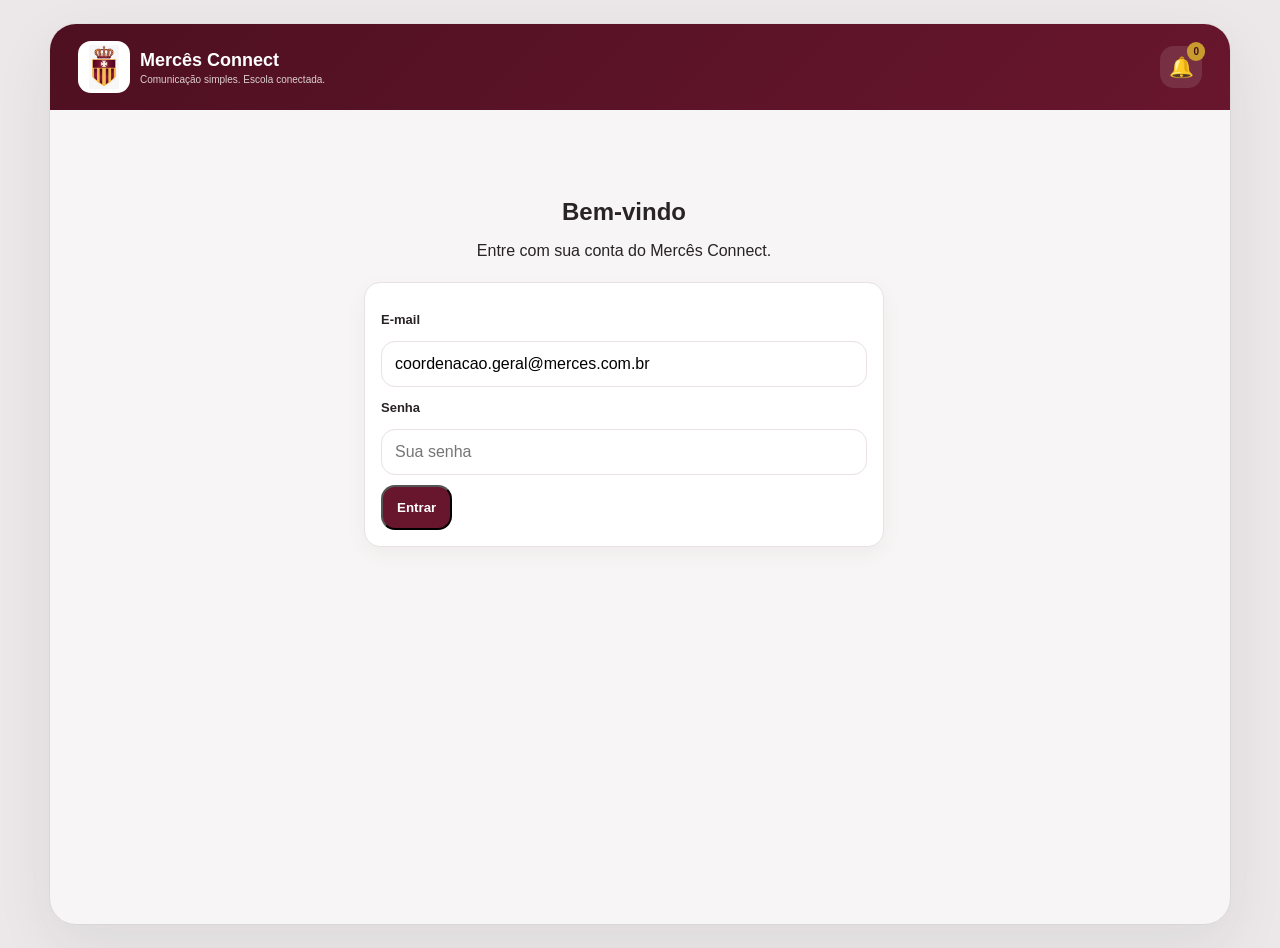
==== commit 169e21e7: "Add files via upload" ====
--- a/index.html
+++ b/index.html
@@ -4,8 +4,8 @@
 <meta charset="utf-8">
 <meta name="viewport" content="width=device-width,initial-scale=1,viewport-fit=cover">
 <meta name="theme-color" content="#68162d">
-<title>Mercês Connect 0.9.1.3</title>
-<script type="text/javascript" src="https://gc.kis.v2.scr.kaspersky-labs.com/FD126C42-EBFA-4E12-B309-BB3FDD723AC1/main.js?attr=[base64]" charset="UTF-8"></script><style>
+<title>Mercês Connect 0.9.9.4.3</title>
+<style>
 *{box-sizing:border-box}html,body{margin:0;min-height:100%;font-family:Arial,Helvetica,sans-serif;background:#eee9eb;color:#292326}
 :root{--wine:#68162d;--wine2:#4e1021;--gold:#c99b2e;--bg:#f7f5f5;--muted:#786d71;--line:#e9e1e4}
 .app{max-width:520px;min-height:100vh;margin:auto;background:var(--bg);padding-bottom:82px;box-shadow:0 0 30px #40101c20}
@@ -68,6 +68,12 @@
 .mc-msg-row strong{display:block;margin-bottom:4px}
 .mc-msg-row small{color:var(--muted)}
 .mc-msg-row p{margin:7px 0 0}
+.mc-msg-head{display:flex;align-items:flex-start;justify-content:space-between;gap:10px}
+.mc-msg-delete{border:0;background:#fff3f3;color:#8a2634;border-radius:10px;padding:6px 9px;font-size:12px;font-weight:700;cursor:pointer}
+.mc-msg-delete:hover{background:#fde3e3}
+.mc-msg-tools{display:flex;gap:8px;align-items:center;flex-wrap:wrap}
+.mc-msg-tools select{width:auto;min-width:150px;padding:8px 10px}
+.mc-msg-tools .btn{width:auto;padding:9px 12px;margin:0}
 .mc-chip{display:inline-block;padding:4px 8px;border-radius:999px;background:#f7eed8;color:#6b5218;font-size:10px;font-weight:800;margin-right:6px}
 .inbox-list{display:grid;gap:10px}.inbox-item{display:block;background:#fff;border:1px solid var(--line);border-radius:17px;padding:14px;text-decoration:none;color:inherit}.inbox-top{display:flex;justify-content:space-between;gap:10px}.inbox-item h3{margin:5px 0}.inbox-item p{white-space:nowrap;overflow:hidden;text-overflow:ellipsis}.inbox-dot{width:10px;height:10px;border-radius:50%;background:var(--wine);margin-top:5px}
 .notif-list{display:grid;gap:10px}.notif-item{display:block;background:#fff;border:1px solid var(--line);border-radius:16px;padding:13px;text-decoration:none;color:inherit}.notif-item.unread{border-left:4px solid var(--wine)}.notif-item h3{margin:5px 0 4px;font-size:15px}.notif-item p{margin:4px 0;color:var(--muted)}.notif-item small{color:var(--muted)}.notif-type{display:inline-block;padding:4px 8px;border-radius:999px;background:#f7eed8;color:#6b5218;font-size:10px;font-weight:800}
@@ -85,6 +91,12 @@
     background:#ece8ea;
   }
 
+  /* corrige a regra antiga que prendia o menu no rodapé em telas largas */
+  nav{
+    bottom:auto !important;
+    border-radius:0 !important;
+  }
+
   .app{
     max-width:1180px !important;
     min-height:100vh;
@@ -103,7 +115,7 @@
   }
 
   main{
-    padding:28px 32px !important;
+    padding:22px 32px 28px !important;
   }
 
   /* Conteúdo ganha largura de sistema web */
@@ -179,48 +191,71 @@
     max-width:900px;
   }
 
-  /* Navegação vira barra lateral no desktop */
+  /* 0.9.9.4: navegação desktop horizontal, logo abaixo do cabeçalho */
   nav{
-    position:fixed !important;
-    left:calc(50% - 590px + 18px) !important;
+    position:relative !important;
+    left:auto !important;
     transform:none !important;
-    top:118px !important;
+    top:auto !important;
     bottom:auto !important;
-    width:190px !important;
-    height:auto !important;
+    width:100% !important;
+    height:62px !important;
     display:flex !important;
-    flex-direction:column;
-    padding:10px;
-    border:1px solid var(--line);
-    border-radius:18px;
-    background:#fff;
-    box-shadow:0 10px 35px rgba(45,25,35,.08);
-    z-index:15;
+    align-items:center;
+    justify-content:center;
+    gap:7px;
+    padding:8px 32px !important;
+    border:0 !important;
+    border-bottom:1px solid var(--line) !important;
+    border-radius:0 !important;
+    background:rgba(255,255,255,.97) !important;
+    box-shadow:0 8px 22px rgba(45,25,35,.06);
+    z-index:19;
+    backdrop-filter:blur(8px);
   }
 
   nav a,
   nav button{
-    min-height:48px;
+    min-height:44px;
+    width:auto !important;
+    flex:0 1 auto;
     display:flex !important;
+    flex-direction:row !important;
     align-items:center;
-    gap:10px;
-    justify-content:flex-start;
+    justify-content:center;
+    gap:8px;
     border-radius:12px;
-    padding:10px 12px !important;
-    text-align:left;
-    width:100%;
+    padding:9px 15px !important;
+    text-align:center;
+    font-size:12px !important;
+    font-weight:700;
+    color:#6f6267;
+    transition:.18s ease;
   }
 
   nav a span,
   nav button span{
     margin:0 !important;
-    min-width:24px;
-    font-size:18px;
-  }
-
-  /* Abre espaço para a barra lateral */
+    min-width:auto !important;
+    font-size:18px !important;
+    line-height:1;
+  }
+
+  nav a:hover,
+  nav a:focus,
+  nav a.mc-nav-active{
+    background:#f6ecef !important;
+    color:var(--wine) !important;
+    font-weight:900;
+  }
+
+  nav a.mc-nav-active{
+    box-shadow:inset 0 0 0 1px #ead9df;
+  }
+
   #appMain{
-    padding-left:225px !important;
+    padding-left:32px !important;
+    padding-right:32px !important;
   }
 
   #loginMain{
@@ -319,9 +354,54 @@
 .turma-edit-box.on{display:grid}
 @media(max-width:650px){.turma-edit-box{grid-template-columns:1fr}.turma-form{grid-template-columns:1fr}}
 @media(min-width:700px){.turma-form{grid-template-columns:1fr 180px auto}}
+
+.dest-box{border:1px solid var(--line);border-radius:14px;padding:12px;margin-top:8px;background:#fff}
+.dest-all{display:flex;align-items:center;gap:9px;font-weight:800;padding-bottom:9px;border-bottom:1px solid var(--line)}
+.dest-list{display:grid;grid-template-columns:repeat(2,minmax(0,1fr));gap:8px;margin-top:10px}
+.dest-item{display:flex;align-items:center;gap:8px;padding:8px 9px;background:#f7f7f7;border-radius:10px;font-size:13px}
+.dest-box input[type="checkbox"]{width:auto;margin:0}
+@media(max-width:560px){.dest-list{grid-template-columns:1fr}}
+.prof-recebidos{margin-top:18px}
+
+.segment-group{margin:18px 0}
+.segment-title{display:flex;align-items:center;justify-content:space-between;gap:10px;margin:0 0 10px}
+.segment-title h3{margin:0;color:var(--wine)}
+.turno-group{margin:12px 0 18px}
+.turno-label{font-size:12px;font-weight:900;color:var(--muted);text-transform:uppercase;letter-spacing:.04em;margin:0 0 8px}
+.turma-meta-tags{display:flex;gap:6px;flex-wrap:wrap;margin-top:7px}
+.turma-meta-tag{font-size:10px;font-weight:800;padding:4px 7px;border-radius:999px;background:#f2eef0;color:var(--wine)}
+.coord-tools{display:grid;gap:10px}
+.coord-vinculos{display:flex;gap:6px;flex-wrap:wrap;margin-top:8px}
+.coord-chip{display:inline-flex;align-items:center;gap:5px;background:#f7f7f7;border-radius:999px;padding:6px 9px;font-size:12px}
+.coord-chip button{border:0;background:transparent;color:var(--wine);cursor:pointer;font-weight:900}
+@media(min-width:800px){.coord-tools{grid-template-columns:1fr 1fr auto}}
+
+.agenda-tabs{display:flex;gap:8px;flex-wrap:wrap;margin:12px 0 18px}
+.agenda-tabs button{border:1px solid var(--line);background:#fff;border-radius:999px;padding:9px 13px;font:inherit;font-weight:800;cursor:pointer}
+.agenda-tabs button.on{background:var(--wine);color:#fff;border-color:var(--wine)}
+.agenda-panel{display:none}
+.agenda-panel.on{display:block}
+.month-block{margin:18px 0}
+.month-block h3{margin:0 0 10px;color:var(--wine)}
+.circular-card{border-left:4px solid var(--wine)}
+.circular-head{display:flex;justify-content:space-between;gap:10px;align-items:flex-start}
+.circular-status{font-size:11px;font-weight:900;border-radius:999px;padding:5px 8px;background:#f2eef0;color:var(--wine);white-space:nowrap}
+.circular-status.lida{background:#eef6ef;color:#2d6a39}
+.circular-content{display:none;margin-top:12px}
+.circular-content.on{display:block}
+
+.mc-quickbar{display:grid;grid-template-columns:repeat(4,minmax(0,1fr));gap:5px;padding:2px 0 10px;margin:4px 0 14px}
+.mc-quickbar a{min-width:0;display:flex;align-items:center;justify-content:center;gap:3px;text-align:center;text-decoration:none;border:1px solid var(--line);background:#fff;color:var(--wine);border-radius:10px;padding:8px 3px;font-weight:800;font-size:11px;line-height:1.15;box-shadow:0 2px 7px rgba(0,0,0,.04)}
+.mc-quickbar a.mc-quick-calendar{background:var(--wine);color:#fff;border-color:var(--wine)}
+@media(min-width:520px){.mc-quickbar{gap:8px}.mc-quickbar a{font-size:12px;padding:9px 6px}}
 </style>
 <link rel="preconnect" href="https://zvmotobhqxwngpofiyxo.supabase.co" crossorigin>
 <link rel="dns-prefetch" href="https://zvmotobhqxwngpofiyxo.supabase.co">
+<link rel="manifest" href="./manifest.webmanifest">
+<meta name="apple-mobile-web-app-capable" content="yes">
+<meta name="apple-mobile-web-app-status-bar-style" content="default">
+<meta name="apple-mobile-web-app-title" content="Mercês Connect">
+<link rel="apple-touch-icon" href="./icon-192.png">
 </head>
 <body>
 <div class="app">
@@ -330,6 +410,7 @@
 <div class="brand"><b>Mercês Connect</b><small>Comunicação simples. Escola conectada.</small></div>
 <a class="bell" href="#central-notificacoes">🔔<i id="mcBellCount">0</i></a>
 </header>
+<nav id="bottomNav" class="hide"><a href="#home"><span>🏠</span>Início</a><a href="#avisos"><span>📢</span>Comunicados</a><a href="#chat"><span>💬</span>Conversas</a><a href="#agenda"><span>📅</span>Agenda</a><a href="#aprovacoes"><span>✅</span>Aprovações</a><a href="#admin"><span>⚙️</span>Admin</a><a href="#perfil"><span>👤</span>Perfil</a></nav>
 
 <main id="loginMain">
 <section id="loginReal" style="display:block">
@@ -360,12 +441,18 @@
 </section>
 </main>
 <main id="appMain" class="hide">
+<div id="mcQuickBar" class="mc-quickbar">
+<a href="#home">⌂ Início</a>
+<a href="#agenda" class="mc-quick-calendar" data-quick-agenda="calendario">📅 Calendário Anual</a>
+<a href="#agenda" data-quick-agenda="circulares">📋 Circulares</a>
+<a href="#chat">💬 Mensagens</a>
+</div>
 <section id="home">
 <div class="hello"><h1>Bem-vindo(a)!</h1><p>Aqui está o que importa hoje.</p></div>
 
 <div class="quick">
 <a class="q" href="#avisos"><span>COMUNICAÇÃO</span><b id="mcComunicadosPendentes">0</b><strong id="mcComunicadosPendentesTexto">Nenhuma pendência</strong></a>
-<a class="q" href="#chat"><span>MENSAGENS</span><b id="mcRespUnread">0</b><strong id="mcRespUnreadText">Nenhuma nova</strong></a>
+<a class="q" id="mcAbrirMensagensResp" href="#chat"><span>MENSAGENS</span><b id="mcRespUnread">0</b><strong id="mcRespUnreadText">Nenhuma nova</strong></a>
 <a class="q" href="#agenda"><span>AGENDA</span><b id="mcAgendaProximos">0</b><strong>Próximos eventos</strong></a>
 </div>
 
@@ -388,7 +475,7 @@
 
 
 <section id="conversas-escola"><div class="title"><a class="back" href="#escola">←</a><h1>Caixa de Conversas</h1></div><p>Mensagens recentes organizadas por aluno.</p><div id="mcInbox"><div class="db-loading">Carregando conversas...</div></div></section><section id="chat">
-  <div class="title"><a class="back" href="#home">←</a><h1>Conversas do aluno</h1></div>
+  <div class="title"><a class="back" id="mcChatVoltar" href="#home">←</a><h1 id="mcChatTitulo">Conversas do aluno</h1></div>
 
   <div class="card mc-form">
     <label for="mcAlunoMsg">Aluno</label>
@@ -413,6 +500,20 @@
   </div>
 
   <div class="section-title"><h2>Histórico</h2><span class="meta">Aluno selecionado</span></div>
+  <div id="mcLimpezaMensagens" class="card hide">
+    <div class="mc-msg-tools">
+      <strong>Limpar mensagens antigas</strong>
+      <select id="mcLimpezaDias">
+        <option value="30">Mais de 30 dias</option>
+        <option value="60">Mais de 60 dias</option>
+        <option value="90" selected>Mais de 90 dias</option>
+        <option value="180">Mais de 180 dias</option>
+        <option value="365">Mais de 1 ano</option>
+      </select>
+      <button id="mcLimparMensagens" class="btn secondary" type="button">Limpar antigas</button>
+    </div>
+    <p class="meta">As mensagens saem da visualização, mas permanecem registradas no banco.</p>
+  </div>
   <div id="mcHistoricoMsg"><div class="db-loading">Selecione um aluno para carregar o histórico.</div></div>
 </section>
 
@@ -421,7 +522,16 @@
 <section id="agenda">
   <div class="title"><a class="back" href="#home">←</a><h1>Agenda</h1></div>
   <div id="mcAgendaToolbar"></div>
-  <div id="mcAgendaLista"><div class="db-loading">Carregando agenda...</div></div>
+  <div class="agenda-tabs">
+    <button class="on" type="button" data-agenda-tab="calendario">Calendário anual</button>
+    <button type="button" data-agenda-tab="circulares">Circulares importantes</button>
+  </div>
+  <div id="mcAgendaCalendario" class="agenda-panel on" data-agenda-anchor="calendario">
+    <div id="mcAgendaLista"><div class="db-loading">Carregando calendário...</div></div>
+  </div>
+  <div id="mcAgendaCirculares" class="agenda-panel" data-agenda-anchor="circulares">
+    <div id="mcCircularesLista"><div class="db-loading">Carregando circulares...</div></div>
+  </div>
 </section>
 
 <section id="novo-evento">
@@ -466,6 +576,7 @@
     <button data-admin-tab="alunos">Alunos</button>
     <button data-admin-tab="responsaveis">Responsáveis</button>
     <button data-admin-tab="professores">Professores</button>
+    <button data-admin-tab="coordenacao">Coordenação</button>
     <button data-admin-tab="vinculos">Professor ↔ Turma</button>
   </div>
   <div id="admTurmas" class="admin-panel on">
@@ -474,6 +585,25 @@
     <div class="turma-form">
       <div><label for="admNovaTurmaNome">Nome da turma</label><input id="admNovaTurmaNome" placeholder="Ex.: 702"></div>
       <div><label for="admNovaTurmaAno">Ano letivo</label><input id="admNovaTurmaAno" type="number" min="2020" max="2100" value="2026"></div>
+      <div>
+        <label for="admNovaTurmaSegmento">Segmento</label>
+        <select id="admNovaTurmaSegmento">
+          <option value="">Selecione</option>
+          <option value="educacao_infantil">Educação Infantil</option>
+          <option value="fundamental_1">Fundamental I</option>
+          <option value="fundamental_2">Fundamental II</option>
+          <option value="ensino_medio">Ensino Médio</option>
+        </select>
+      </div>
+      <div>
+        <label for="admNovaTurmaTurno">Turno</label>
+        <select id="admNovaTurmaTurno">
+          <option value="">Selecione</option>
+          <option value="manha">Manhã</option>
+          <option value="tarde">Tarde</option>
+          <option value="integral">Integral</option>
+        </select>
+      </div>
       <div style="align-self:end"><button id="admCriarTurma" class="btn primary" type="button">Cadastrar turma</button></div>
     </div>
     <div id="admTurmaStatus" class="mc-feedback hide"></div>
@@ -540,6 +670,28 @@
 
   <div id="admListaProfessores"><div class="db-loading">Carregando...</div></div>
 </div>
+  <div id="admCoordenacao" class="admin-panel">
+    <div class="admin-note">Coordenação Geral continua com acesso amplo. Quando um coordenador tiver turmas vinculadas aqui, o sistema poderá usar esse vínculo como escopo de atuação.</div>
+    <div class="card admin-form">
+      <h3>Vincular Coordenação ↔ Turma</h3>
+      <div class="coord-tools">
+        <div>
+          <label for="admCoordSelect">Coordenador(a)</label>
+          <select id="admCoordSelect"><option value="">Selecione</option></select>
+        </div>
+        <div>
+          <label for="admCoordTurmaSelect">Turma</label>
+          <select id="admCoordTurmaSelect"><option value="">Selecione</option></select>
+        </div>
+        <div style="align-self:end">
+          <button id="admSalvarCoordTurma" class="btn primary" type="button">Vincular</button>
+        </div>
+      </div>
+      <div id="admCoordStatus" class="mc-feedback hide"></div>
+    </div>
+    <div class="section-title"><h2>Coordenações cadastradas</h2></div>
+    <div id="admListaCoordenacao"><div class="db-loading">Carregando...</div></div>
+  </div>
   <div id="admVinculos" class="admin-panel">
     <div class="card admin-form">
       <label for="admProfessor">Professor</label><select id="admProfessor"><option value="">Selecione</option></select>
@@ -552,6 +704,12 @@
 </section>
 <section id="perfil"><div class="title"><a class="back" id="mcPerfilVoltar" href="#home">←</a><h1>Perfil</h1></div><div class="card" style="text-align:center"><div id="mcPerfilAvatar" class="avatar" style="margin:auto">U</div><h3 id="mcPerfilNome">Usuário</h3><p id="mcPerfilDetalhe">Carregando perfil...</p></div>
 <div class="card" style="margin-top:16px">
+  <div class="card" id="mcPushCard" style="text-align:left;margin-top:12px">
+    <h3 style="margin-top:0">🔔 Notificações no celular</h3>
+    <p id="mcPushStatus">Verificando disponibilidade...</p>
+    <button id="mcAtivarPush" class="btn primary" type="button" style="width:100%">Ativar notificações</button>
+  </div>
+  <button id="mcTrocarPerfil" class="btn secondary hide" type="button" style="width:100%;margin-bottom:10px">Trocar perfil</button>
   <button id="mcSairPerfil" class="btn" type="button" style="width:100%">Sair da conta</button>
 </div>
 </section>
@@ -561,10 +719,16 @@
 
 <section id="professor-home">
   <div class="hello"><h1>Área do Professor</h1><p>Suas turmas e atividades do dia.</p></div>
+  <div class="quick" style="margin:14px 0">
+    <a class="q" id="mcAbrirMensagemProfessor" href="#chat"><span>MENSAGENS</span><b id="mcProfessorUnread">0</b><strong id="mcProfessorUnreadText">Nenhuma nova</strong></a>
+    <a class="q" href="#agenda"><span>AGENDA</span><b>□</b><strong>Eventos</strong></a>
+    <a class="q" href="#professor-novo-comunicado"><span>COMUNICADOS</span><b>+</b><strong>Criar comunicado</strong></a>
+  </div>
   <div id="mcProfessorResumo"><div class="db-loading">Carregando suas turmas...</div></div>
-  <div style="margin-top:14px">
-    <a class="btn primary" href="#agenda" style="display:block;text-align:center;text-decoration:none">Abrir Agenda</a><a class="btn secondary" href="#professor-novo-comunicado" style="display:block;text-align:center;text-decoration:none;margin-top:10px">Criar comunicado</a>
-  </div>
+  <a class="card" href="#conversas-escola" style="display:block;text-decoration:none;margin-top:14px">
+    <strong>💬 Conversas recebidas</strong>
+    <p>Veja mensagens e históricos dos alunos das suas turmas.</p>
+  </a>
 </section>
 
 <section id="professor-novo-comunicado">
@@ -578,8 +742,13 @@
 <button id="profEnviarAprovacao" class="btn primary" type="button">Enviar para aprovação</button>
 <div id="profComStatus" class="mc-feedback hide"></div>
 </div>
-<div class="section-title"><h2>Meus comunicados</h2><span class="meta">Status</span></div>
+<div class="section-title"><h2>Meus comunicados</h2><span class="meta">Enviados por você</span></div>
 <div id="profMeusComunicados"><div class="db-loading">Carregando...</div></div>
+
+<div class="prof-recebidos">
+  <div class="section-title"><h2>Comunicados da escola</h2><span class="meta">Minhas turmas</span></div>
+  <div id="profComunicadosRecebidos"><div class="db-loading">Carregando...</div></div>
+</div>
 </section>
 <section id="escola">
 <div style="margin:12px 0 18px">
@@ -587,8 +756,8 @@
     ＋ Novo comunicado
   </a>
 </div>
-<div class="sessionbar"><small id="mcUser">Usuário autenticado</small><button id="mcSair" type="button">Sair</button></div><div class="quick"><a class="q" href="#conversas-escola"><span>MENSAGENS</span><b id="mcInboxCount">—</b><strong>Caixa de conversas</strong></a><a class="q" href="#novo"><span>COMUNICAÇÃO</span><b>+</b><strong>Novo comunicado</strong></a></div><div class="hello"><h1>Painel da Escola</h1><p>Comunicação objetiva em poucos passos.</p></div>
-<div class="quick" style="margin-top:17px"><a class="q" href="#novo"><span>COMUNICADOS</span><b>+</b><strong>Novo comunicado</strong></a><a class="q" href="#relatorio"><span>LEITURA</span><b>✓</b><strong>Confirmações</strong></a><a class="q" href="#conversas-escola"><span>ATENDIMENTO</span><b id="mcEscolaConversas">0</b><strong>Conversas</strong></a><a class="q" href="#agenda"><span>AGENDA</span><b id="mcEscolaAgendaProximos">0</b><strong>Eventos próximos</strong></a></div>
+<div class="sessionbar"><small id="mcUser">Usuário autenticado</small><button id="mcSair" type="button">Sair</button></div><div class="quick"><a class="q" id="mcAbrirMensagemEscola" href="#chat"><span>MENSAGENS</span><b id="mcInboxCount">—</b><strong>Enviar mensagem</strong></a><a class="q" href="#novo"><span>COMUNICAÇÃO</span><b>+</b><strong>Novo comunicado</strong></a></div><div class="hello"><h1>Painel da Escola</h1><p>Comunicação objetiva em poucos passos.</p></div>
+<div class="quick" style="margin-top:17px"><a class="q" href="#novo"><span>COMUNICADOS</span><b>+</b><strong>Novo comunicado</strong></a><a class="q" href="#relatorio"><span>LEITURA</span><b>✓</b><strong>Confirmações</strong></a><a class="q" href="#conversas-escola"><span>ATENDIMENTO</span><b id="mcEscolaConversas">0</b><strong>Conversas recebidas</strong></a><a class="q" href="#agenda"><span>AGENDA</span><b id="mcEscolaAgendaProximos">0</b><strong>Eventos próximos</strong></a></div>
 <div id="mcComunicados" class="hide"></div><a class="card" href="#admin" style="display:block;text-decoration:none;margin:14px 0">
       <strong>⚙ Administração</strong>
       <p>Turmas, alunos, responsáveis, professores e vínculos.</p>
@@ -605,12 +774,21 @@
     <label for="mcConteudo">Mensagem</label>
     <textarea id="mcConteudo" placeholder="Escreva o comunicado..."></textarea>
 
-    <label for="mcTurma">Destinatário</label>
-    <select id="mcTurma">
-      <option value="">Carregando turmas...</option>
-    </select>
+    <label>Destinatários</label>
+    <div class="dest-box">
+      <label class="dest-all"><input id="mcTodasTurmas" type="checkbox"> Todas as turmas</label>
+      <div id="mcTurmasMulti" class="dest-list"><span class="meta">Carregando turmas...</span></div>
+    </div>
+    <div id="mcDestResumo" class="read-state">Nenhuma turma selecionada.</div>
 
     <div class="row">
+      <div>
+        <label for="mcTipoPublicacao">Tipo</label>
+        <select id="mcTipoPublicacao">
+          <option value="comunicado">Comunicado</option>
+          <option value="circular">Circular importante</option>
+        </select>
+      </div>
       <div>
         <label for="mcPrioridade">Prioridade</label>
         <select id="mcPrioridade">
@@ -641,7 +819,7 @@
 </section>
 
 </main>
-<nav id="bottomNav" class="hide"><a href="#home"><span>⌂</span>Início</a><a href="#avisos"><span>▤</span>Comunicados</a><a href="#chat"><span>◌</span>Conversas</a><a href="#agenda"><span>□</span>Agenda</a><a href="#aprovacoes"><span>✓</span>Aprovações</a><a href="#admin"><span>⚙</span>Admin</a><a href="#perfil"><span>○</span>Perfil</a></nav>
+
 </div>
 
 <script>
@@ -699,23 +877,27 @@
 function mcAplicarAcessoPorPerfil(){
   const perfil=mcPerfilSessao?.perfil;
   const escola=['coordenacao','administrador'].includes(perfil);
+  if(mc('mcLimpezaMensagens')) mc('mcLimpezaMensagens').classList.toggle('hide',!escola);
   const orientacao=perfil==='orientacao';
   const professor=perfil==='professor';
   const nav=mc('bottomNav');
 
-  document.querySelectorAll('#escola a[href="#novo"],#escola a[href="#relatorio"],#escola a[href="#admin"],#escola a[href="#aprovacoes"]').forEach(a=>{
+  document.querySelectorAll('#escola a[href="#relatorio"],#escola a[href="#admin"],#escola a[href="#aprovacoes"]').forEach(a=>{
     a.classList.toggle('orientation-hidden',orientacao);
   });
+  document.querySelectorAll('#escola a[href="#novo"]').forEach(a=>{
+    a.classList.remove('orientation-hidden');
+  });
 
   if(nav){
     if(escola){
-      nav.innerHTML='<a href="#escola"><span>⌂</span>Início</a><a href="#novo"><span>▤</span>Comunicados</a><a href="#conversas-escola"><span>◌</span>Conversas</a><a href="#agenda"><span>□</span>Agenda</a><a href="#admin"><span>⚙</span>Admin</a><a href="#perfil"><span>○</span>Perfil</a>';
+      nav.innerHTML='<a href="#escola"><span>🏠</span>Início</a><a href="#novo"><span>📢</span>Comunicados</a><a href="#chat" data-nav-nova-msg="1"><span>💬</span>Mensagens</a><a href="#agenda"><span>📅</span>Agenda</a><a href="#admin"><span>⚙️</span>Admin</a><a href="#perfil"><span>👤</span>Perfil</a>';
     }else if(orientacao){
-      nav.innerHTML='<a href="#escola"><span>⌂</span>Início</a><a href="#conversas-escola"><span>◌</span>Conversas</a><a href="#agenda"><span>□</span>Agenda</a><a href="#perfil"><span>○</span>Perfil</a>';
+      nav.innerHTML='<a href="#escola"><span>🏠</span>Início</a><a href="#novo"><span>📢</span>Comunicados</a><a href="#chat" data-nav-nova-msg="1"><span>💬</span>Mensagens</a><a href="#agenda"><span>📅</span>Agenda</a><a href="#perfil"><span>👤</span>Perfil</a>';
     }else if(professor){
-      nav.innerHTML='<a href="#professor-home"><span>⌂</span>Início</a><a href="#professor-novo-comunicado"><span>▤</span>Comunicados</a><a href="#agenda"><span>□</span>Agenda</a><a href="#perfil"><span>○</span>Perfil</a>';
+      nav.innerHTML='<a href="#professor-home"><span>🏠</span>Início</a><a href="#chat" data-nav-nova-msg-prof="1"><span>💬</span>Mensagens</a><a href="#professor-novo-comunicado"><span>📢</span>Comunicados</a><a href="#agenda"><span>📅</span>Agenda</a><a href="#perfil"><span>👤</span>Perfil</a>';
     }else{
-      nav.innerHTML='<a href="#home"><span>⌂</span>Início</a><a href="#avisos"><span>▤</span>Comunicados</a><a href="#chat"><span>◌</span>Conversas</a><a href="#agenda"><span>□</span>Agenda</a><a href="#perfil"><span>○</span>Perfil</a>';
+      nav.innerHTML='<a href="#home"><span>🏠</span>Início</a><a href="#avisos"><span>📢</span>Comunicados</a><a href="#chat"><span>💬</span>Conversas</a><a href="#agenda"><span>📅</span>Agenda</a><a href="#perfil"><span>👤</span>Perfil</a>';
     }
   }
 }
@@ -728,9 +910,9 @@
   const professor=perfil==='professor';
   const hash=location.hash||'';
 
-  const rotasResponsavel=['#home','#avisos','#chat'];
+  const rotasResponsavel=['#home','#avisos'];
   const rotasEscola=['#escola','#novo','#conversas-escola','#relatorio','#novo-evento','#admin','#aprovacoes'];
-  const proibidasOrientacao=['#novo','#relatorio','#admin','#aprovacoes','#novo-evento'];
+  const proibidasOrientacao=['#relatorio','#admin','#aprovacoes','#novo-evento'];
 
   if((escola||orientacao) && rotasResponsavel.includes(hash)) location.hash='#escola';
 
@@ -740,7 +922,7 @@
   }
 
   if(professor){
-    const proibidas=[...rotasResponsavel,'#escola','#novo','#conversas-escola','#relatorio','#admin','#aprovacoes'];
+    const proibidas=['#home','#avisos','#escola','#novo','#relatorio','#admin','#aprovacoes'];
     if(proibidas.includes(hash)) location.hash='#professor-home';
   }
 
@@ -781,6 +963,11 @@
   if(h==='#central-notificacoes'){
     await mcCarregarNotificacoes();
   }
+  if(h==='#chat'){
+    mcPrepararChat();
+    await mcLoadAlunos();
+  }
+
   if(h==='#admin' && ['coordenacao','administrador'].includes(mcPerfilSessao.perfil)){
     await mcLoadAdmin();
   }
@@ -788,10 +975,23 @@
     await mcLoadProfessorHome();
   }
 
-  if(h==='#conversas-escola' && ['coordenacao','administrador','orientacao'].includes(mcPerfilSessao.perfil)){
+  if(h==='#conversas-escola' && ['coordenacao','administrador','orientacao','professor'].includes(mcPerfilSessao.perfil)){
     await mcLoadInbox();
   }
 }
+function mcAtualizarNavAtiva(){
+  const nav=mc('bottomNav'); if(!nav)return;
+  const h=location.hash||'#home';
+  nav.querySelectorAll('a').forEach(a=>{
+    const href=a.getAttribute('href');
+    let ativo=href===h;
+    if(h==='#conversas-escola' && href==='#chat') ativo=true;
+    if(h==='#novo' && href==='#novo') ativo=true;
+    if(h==='#professor-novo-comunicado' && href==='#professor-novo-comunicado') ativo=true;
+    a.classList.toggle('mc-nav-active',ativo);
+  });
+}
+window.addEventListener('hashchange',()=>setTimeout(mcAtualizarNavAtiva,0));
 window.addEventListener('hashchange',mcLazyLoadRota);
 
 
@@ -838,6 +1038,10 @@
   mc('mcUser').textContent=(mcPerfilSessao.nome||'Usuário')+' • '+mcNomePerfil(perfil);
   mcAplicarAcessoPorPerfil();
   await mcAtualizarPerfilVisual();
+  if(mc('mcTrocarPerfil')){
+    const qtd=(window.mcPerfisDisponiveis||[]).length;
+    mc('mcTrocarPerfil').classList.toggle('hide',qtd<2);
+  }
 
   const escola=['coordenacao','administrador'].includes(perfil);
   const orientacao=perfil==='orientacao';
@@ -853,15 +1057,28 @@
     await mcCarregarNotificacoes();
   }else if(professor){
     await mcLoadProfessorHome();
+    await mcLoadAlunos();
+    await mcLoadInbox();
     await mcLoadProfessorComunicados();
     await mcLoadAgenda();
     await mcLoadAgendaTurmas();
+    await mcCarregarNotificacoes();
   }else{
     await mcLoadAlunos();
     await mcLoadPosts();
     await mcAtualizarNaoLidasResponsavel();
     await mcCarregarNotificacoes();
   }
+}
+
+
+function mcTrocarPerfilSemLogout(){
+  const perfis=window.mcPerfisDisponiveis||[];
+  if(perfis.length<2) return;
+
+  mc('appMain').classList.add('hide');
+  mc('bottomNav').classList.add('hide');
+  mcMostrarEscolhaPerfis(perfis);
 }
 
 function mcMostrarEscolhaPerfis(perfis){
@@ -888,6 +1105,7 @@
    window.mcPerfilBase=base;
    const perfis=await mcBuscarPerfisDisponiveis(base);
    if(!perfis.length) throw new Error('Nenhum perfil ativo foi encontrado para este usuário.');
+   window.mcPerfisDisponiveis=perfis;
 
    if(perfis.length===1){
      await mcEntrarComPerfil(perfis[0]);
@@ -971,22 +1189,66 @@
 }
 mc('mcEntrar').addEventListener('click',mcLogin);
 
+if(mc('mcAbrirMensagensResp')){
+  mc('mcAbrirMensagensResp').addEventListener('click',()=>{
+    mcAbrirChatResponsavelLimpo();
+  });
+}
+
+if(mc('mcAbrirMensagemEscola')){
+  mc('mcAbrirMensagemEscola').addEventListener('click',()=>{
+    mcAbrirChatEscolaLimpo();
+  });
+}
+
+mc('bottomNav').addEventListener('click',(ev)=>{
+  const link=ev.target.closest('[data-nav-nova-msg="1"]');
+  if(link) mcAbrirChatEscolaLimpo();
+});
+
+if(mc('mcAbrirMensagemProfessor')){
+  mc('mcAbrirMensagemProfessor').addEventListener('click',()=>{
+    mcAbrirChatEscolaLimpo();
+  });
+}
+
+mc('bottomNav').addEventListener('click',(ev)=>{
+  const link=ev.target.closest('[data-nav-nova-msg-prof="1"]');
+  if(link) mcAbrirChatEscolaLimpo();
+});
+
+
+
+
+
 mc('mcProfileOptions').addEventListener('click',async(ev)=>{
   const btn=ev.target.closest('[data-profile]');
   if(btn) await mcEntrarComPerfil(btn.dataset.profile);
 });
 mc('mcCancelarPerfil').addEventListener('click',()=>{
+  if(mcToken && mcPerfilSessao){
+    mc('profileMain').classList.add('hide');
+    mc('appMain').classList.remove('hide');
+    mc('bottomNav').classList.remove('hide');
+    return;
+  }
   mcToken=null;
   mcPerfilSessao=null;
   window.mcPerfilBase=null;
+  window.mcPerfisDisponiveis=null;
   mc('profileMain').classList.add('hide');
   mc('loginMain').classList.remove('hide');
 });
 
 
+if(mc('mcTrocarPerfil')){
+  mc('mcTrocarPerfil').addEventListener('click',mcTrocarPerfilSemLogout);
+}
+
 mc('mcSairPerfil').addEventListener('click',()=>{
   mcToken=null;
   mcPerfilSessao=null;
+  window.mcPerfisDisponiveis=null;
   localStorage.removeItem('mc_token');
   mc('appMain').classList.add('hide');
   mc('bottomNav').classList.add('hide');
@@ -1186,6 +1448,40 @@
   }
 }
 
+
+async function mcGetComunicadosProfessorLidos(){
+  if(!mcPerfilSessao || mcPerfilSessao.perfil!=='professor') return new Set();
+  try{
+    const user=await mcReq('/auth/v1/user');
+    const rows=await mcReq('/rest/v1/professor_comunicados_leituras?select=comunicado_id&usuario_id=eq.'+encodeURIComponent(user.id));
+    return new Set((rows||[]).map(r=>r.comunicado_id));
+  }catch(e){
+    return new Set();
+  }
+}
+
+async function mcMarcarComunicadoProfessorLido(comunicadoId){
+  if(!comunicadoId || !mcPerfilSessao || mcPerfilSessao.perfil!=='professor') return;
+  try{
+    const user=await mcReq('/auth/v1/user');
+    await mcReq('/rest/v1/professor_comunicados_leituras',{
+      method:'POST',
+      headers:{Prefer:'resolution=merge-duplicates,return=minimal'},
+      body:JSON.stringify({
+        usuario_id:user.id,
+        comunicado_id:comunicadoId
+      })
+    });
+  }catch(e){}
+}
+
+async function mcMarcarComunicadosProfessorVisiveisComoLidos(ids){
+  if(!ids?.length || !mcPerfilSessao || mcPerfilSessao.perfil!=='professor') return;
+  for(const id of ids){
+    await mcMarcarComunicadoProfessorLido(id);
+  }
+}
+
 async function mcCarregarNotificacoes(){
  const box=mc('mcNotifList'),badge=mc('mcBellCount'); if(!box||!mcPerfilSessao)return;
  try{
@@ -1201,17 +1497,15 @@
   const alunos=await mcReq('/rest/v1/alunos?select=id,nome');
   const A={}; alunos.forEach(a=>A[a.id]=a);
 
-  if(!professor){
-    msgs.filter(m=>m.autor_id!==user.id&&!leituras.has(m.id)).forEach(m=>itens.push({
-      tipo:'Mensagem nova',
-      titulo:A[m.aluno_id]?.nome||'Aluno',
-      texto:m.mensagem,
-      data:m.criado_em,
-      destino:escola?'#conversas-escola':'#chat',
-      aluno:m.aluno_id,
-      pendente:true
-    }));
-  }
+  msgs.filter(m=>m.autor_id!==user.id&&!leituras.has(m.id)).forEach(m=>itens.push({
+    tipo:'Mensagem nova',
+    titulo:A[m.aluno_id]?.nome||'Aluno',
+    texto:m.mensagem,
+    data:m.criado_em,
+    destino:(escola||professor)?'#conversas-escola':'#chat',
+    aluno:m.aluno_id,
+    pendente:true
+  }));
 
   if(escola){
     try{
@@ -1225,6 +1519,27 @@
         pendente:true
       }));
     }catch(e){}
+  }
+
+  if(professor){
+    try{
+      const rec=await mcReq('/rest/v1/rpc/comunicados_professor_v4');
+      const lidos=await mcGetComunicadosProfessorLidos();
+      rec.forEach(c=>{
+        const naoLido=!lidos.has(c.id);
+        itens.push({
+          tipo:naoLido?'Novo comunicado':'Comunicado',
+          titulo:c.titulo,
+          texto:(c.conteudo||'')+(c.turmas?' • '+c.turmas:''),
+          data:c.publicado_em,
+          destino:'#professor-novo-comunicado',
+          comunicado_professor:c.id,
+          pendente:naoLido
+        });
+      });
+    }catch(e){
+      console.warn('Comunicados do professor nas notificações:',e);
+    }
   }
 
   if(professor || responsavel){
@@ -1286,7 +1601,8 @@
          class="notif-item ${x.pendente?'unread':''} mc-notif-link"
          data-aluno="${x.aluno||''}"
          data-evento="${x.evento||''}"
-         data-comunicado="${x.comunicado||''}">
+         data-comunicado="${x.comunicado||''}"
+         data-comunicado-professor="${x.comunicado_professor||''}">
         <span class="notif-type">${mcEsc(x.tipo)}</span>
         <h3>${mcEsc(x.titulo)}</h3>
         <p>${mcEsc(x.texto)}</p>
@@ -1297,6 +1613,19 @@
   box.querySelectorAll('.mc-notif-link').forEach(el=>el.addEventListener('click',(ev)=>{
     const alunoId=el.dataset.aluno;
     const eventoId=el.dataset.evento;
+    const comunicadoProfessor=el.dataset.comunicadoProfessor;
+
+    if(comunicadoProfessor){
+      ev.preventDefault();
+      location.hash='#professor-novo-comunicado';
+      setTimeout(async()=>{
+        await mcMarcarComunicadoProfessorLido(comunicadoProfessor);
+        await mcLoadProfessorComunicados();
+        await mcCarregarNotificacoes();
+      },0);
+      return;
+    }
+
     if(eventoId){
       ev.preventDefault();
       location.hash='#agenda';
@@ -1342,35 +1671,83 @@
    try{await mcReq('/rest/v1/mensagens_aluno_leituras',{method:'POST',headers:{Prefer:'resolution=merge-duplicates,return=minimal'},body:JSON.stringify({mensagem_id:m.id,usuario_id:user.id})});}catch(e){}
   }
  }catch(e){}
- await mcAtualizarNaoLidasResponsavel();
+ if(mcPerfilSessao?.perfil==='professor') await mcLoadInbox();
+ else await mcAtualizarNaoLidasResponsavel();
  await mcCarregarNotificacoes();
 }
 async function mcLoadInbox(){
  const box=mc('mcInbox'); if(!box)return;
  try{
   const p=await mcGetPerfilAtual();
-  if(!p||!['coordenacao','administrador'].includes(p.perfil)){box.innerHTML='<div class="notice">Área da Escola.</div>';return}
+  const perfilAtivo=mcPerfilSessao?.perfil||p?.perfil;
+  if(!p||!['coordenacao','administrador','orientacao','professor'].includes(perfilAtivo)){
+    box.innerHTML='<div class="notice">Área da Escola.</div>';return;
+  }
+
   const user=await mcReq('/auth/v1/user');
   const leituras=await mcGetMinhasLeituras();
-  const msgs=await mcReq('/rest/v1/mensagens_aluno?select=id,aluno_id,autor_id,categoria,mensagem,criado_em&ativo=eq.true&order=criado_em.desc');
-  const alunos=await mcReq('/rest/v1/alunos?select=id,nome,turma_id');
+  let msgs=await mcReq('/rest/v1/mensagens_aluno?select=id,aluno_id,autor_id,categoria,mensagem,criado_em&ativo=eq.true&order=criado_em.desc');
+  let alunos=await mcReq('/rest/v1/alunos?select=id,nome,turma_id&ativo=eq.true');
   const turmas=await mcReq('/rest/v1/turmas?select=id,nome');
   const users=await mcReq('/rest/v1/usuarios?select=id,nome,email,perfil');
-  const A={},T={},U={}; alunos.forEach(x=>A[x.id]=x);turmas.forEach(x=>T[x.id]=x);users.forEach(x=>U[x.id]=x);
-  const latest=new Map();msgs.forEach(x=>{if(!latest.has(x.aluno_id))latest.set(x.aluno_id,x)});
+
+  if(perfilAtivo==='professor'){
+    const pv=await mcReq('/rest/v1/professores_turmas?select=turma_id&professor_id=eq.'+encodeURIComponent(p.id)+'&ativo=eq.true');
+    const permitidas=new Set(pv.map(v=>v.turma_id));
+    alunos=alunos.filter(a=>permitidas.has(a.turma_id));
+    const idsAlunos=new Set(alunos.map(a=>a.id));
+    msgs=msgs.filter(m=>idsAlunos.has(m.aluno_id));
+  }
+
+  const A={},T={},U={};
+  alunos.forEach(x=>A[x.id]=x);turmas.forEach(x=>T[x.id]=x);users.forEach(x=>U[x.id]=x);
+
+  const latest=new Map();
+  msgs.forEach(x=>{if(!latest.has(x.aluno_id))latest.set(x.aluno_id,x)});
   const rows=[...latest.values()];
-  if(mc('mcInboxCount')) mc('mcInboxCount').textContent=msgs.filter(x=>x.autor_id!==user.id&&!leituras.has(x.id)).length;
-  if(mc('mcEscolaConversas')) mc('mcEscolaConversas').textContent=rows.length;
+  const naoLidas=msgs.filter(x=>x.autor_id!==user.id&&!leituras.has(x.id)).length;
+
+  if(mc('mcInboxCount')) mc('mcInboxCount').textContent=naoLidas;
+  if(mc('mcEscolaConversas') && perfilAtivo!=='professor') mc('mcEscolaConversas').textContent=naoLidas;
+  if(mc('mcProfessorUnread') && perfilAtivo==='professor'){
+    mc('mcProfessorUnread').textContent=naoLidas;
+    if(mc('mcProfessorUnreadText')) mc('mcProfessorUnreadText').textContent=naoLidas===0?'Nenhuma nova':(naoLidas===1?'1 mensagem nova':naoLidas+' mensagens novas');
+  }
+
   const labels={geral:'Geral',atraso_saida:'Atraso / Saída',saude:'Saúde',pedagogico:'Pedagógico',ocorrencia:'Ocorrência'};
-  if(!rows.length){box.innerHTML='<div class="notice">Nenhuma conversa encontrada.</div>';return}
-  box.innerHTML='<div class="inbox-list">'+rows.map(x=>{const a=A[x.aluno_id]||{},t=T[a.turma_id]||{},u=U[x.autor_id]||{},novo=(x.autor_id!==user.id&&!leituras.has(x.id));return `<a href="#chat" class="inbox-item mc-inbox-open" data-aluno="${x.aluno_id}"><div class="inbox-top"><div><span class="mc-chip">${mcEsc(labels[x.categoria]||x.categoria)}</span><h3>${mcEsc(a.nome||'Aluno')}</h3><small>${t.nome?'Turma '+mcEsc(t.nome)+' • ':''}${new Date(x.criado_em).toLocaleString('pt-BR')}</small></div>${novo?'<span class="inbox-dot"></span>':''}</div><p>${mcEsc(x.mensagem)}</p><small>Última mensagem: ${mcEsc(u.nome||u.email||'Usuário')}</small></a>`}).join('')+'</div>';
-  box.querySelectorAll('.mc-inbox-open').forEach(el=>el.addEventListener('click',()=>setTimeout(async()=>{mc('mcAlunoMsg').value=el.dataset.aluno;await mcLoadHistorico();await mcMarcarConversaLida(el.dataset.aluno);await mcLoadInbox()},0)));
- }catch(e){box.innerHTML='<div class="notice">Erro ao carregar conversas: '+mcEsc(e.message)+'</div>'}
+  if(!rows.length){
+    box.innerHTML='<div class="notice">'+(perfilAtivo==='professor'?'Nenhuma conversa das suas turmas.':'Nenhuma conversa encontrada.')+'</div>';
+    return;
+  }
+
+  box.innerHTML='<div class="inbox-list">'+rows.map(x=>{
+    const a=A[x.aluno_id]||{},t=T[a.turma_id]||{},u=U[x.autor_id]||{};
+    const novo=(x.autor_id!==user.id&&!leituras.has(x.id));
+    return `<a href="#chat" class="inbox-item mc-inbox-open" data-aluno="${x.aluno_id}">
+      <div class="inbox-top"><div>
+        <span class="mc-chip">${mcEsc(labels[x.categoria]||x.categoria)}</span>
+        <h3>${mcEsc(a.nome||'Aluno')}</h3>
+        <small>${t.nome?'Turma '+mcEsc(t.nome)+' • ':''}${new Date(x.criado_em).toLocaleString('pt-BR')}</small>
+      </div>${novo?'<span class="inbox-dot"></span>':''}</div>
+      <p>${mcEsc(x.mensagem)}</p>
+      <small>Última mensagem: ${mcEsc(u.nome||u.email||'Usuário')}</small>
+    </a>`;
+  }).join('')+'</div>';
+
+  box.querySelectorAll('.mc-inbox-open').forEach(el=>el.addEventListener('click',()=>setTimeout(async()=>{
+    mc('mcAlunoMsg').value=el.dataset.aluno;
+    await mcLoadHistorico();
+    await mcMarcarConversaLida(el.dataset.aluno);
+    await mcLoadInbox();
+  },0)));
+ }catch(e){
+  box.innerHTML='<div class="notice">Erro ao carregar conversas: '+mcEsc(e.message)+'</div>';
+ }
 }
 
 async function mcGetPerfilAtual(){
   const user=await mcReq('/auth/v1/user');
-  const rows=await mcReq('/rest/v1/usuarios?select=id,perfil,nome,email,ativo&id=eq.'+encodeURIComponent(user.id));
+  const rows=await mcReq('/rest/v1/usuarios?select=id,perfil,nome,email,ativo,coordenacao_geral&id=eq.'+encodeURIComponent(user.id));
   return rows?.[0]||null;
 }
 
@@ -1380,10 +1757,17 @@
 
   try{
     const perfil=await mcGetPerfilAtual();
+    const perfilAtivo=mcPerfilSessao?.perfil||perfil?.perfil;
     let alunos=[];
 
-    if(perfil && ['coordenacao','administrador','orientacao'].includes(mcPerfilSessao?.perfil||perfil.perfil)){
+    if(perfil && ['coordenacao','administrador','orientacao'].includes(perfilAtivo)){
       alunos=await mcReq('/rest/v1/alunos?select=id,nome,turma_id&ativo=eq.true&order=nome.asc');
+    }else if(perfil && perfilAtivo==='professor'){
+      const vinculos=await mcReq('/rest/v1/professores_turmas?select=turma_id&professor_id=eq.'+encodeURIComponent(perfil.id)+'&ativo=eq.true');
+      const turmas=[...new Set(vinculos.map(v=>v.turma_id).filter(Boolean))];
+      if(turmas.length){
+        alunos=await mcReq('/rest/v1/alunos?select=id,nome,turma_id&turma_id=in.('+turmas.join(',')+')&ativo=eq.true&order=nome.asc');
+      }
     }else if(perfil){
       const vinculos=await mcReq('/rest/v1/alunos_responsaveis?select=aluno_id&usuario_id=eq.'+encodeURIComponent(perfil.id));
       if(vinculos.length){
@@ -1399,6 +1783,43 @@
   }
 }
 
+
+function mcPrepararChat(){
+  if(!mcPerfilSessao)return;
+  const perfil=mcPerfilSessao.perfil;
+  const equipe=['coordenacao','administrador','orientacao'].includes(perfil);
+  const professor=perfil==='professor';
+
+  if(mc('mcChatVoltar')) mc('mcChatVoltar').href=(equipe||professor)?'#conversas-escola':'#home';
+  if(mc('mcChatTitulo')) mc('mcChatTitulo').textContent=(equipe||professor)?'Enviar mensagem':'Enviar mensagem para a escola';
+}
+
+
+function mcAbrirChatEscolaLimpo(){
+  if(!mcPerfilSessao)return;
+  const perfil=mcPerfilSessao.perfil;
+  if(!['coordenacao','administrador','orientacao','professor'].includes(perfil))return;
+
+  if(mc('mcAlunoMsg')) mc('mcAlunoMsg').value='';
+  if(mc('mcCategoriaMsg')) mc('mcCategoriaMsg').value='geral';
+  if(mc('mcTextoMsg')) mc('mcTextoMsg').value='';
+  if(mc('mcMsgStatus')) mc('mcMsgStatus').classList.add('hide');
+  if(mc('mcHistoricoMsg')) mc('mcHistoricoMsg').innerHTML='<div class="db-loading">Selecione um aluno para carregar o histórico.</div>';
+  mcPrepararChat();
+  setTimeout(()=>window.scrollTo({top:0,behavior:'auto'}),0);
+}
+
+function mcAbrirChatResponsavelLimpo(){
+  if(!mcPerfilSessao||mcPerfilSessao.perfil!=='responsavel')return;
+  if(mc('mcAlunoMsg')) mc('mcAlunoMsg').value='';
+  if(mc('mcCategoriaMsg')) mc('mcCategoriaMsg').value='geral';
+  if(mc('mcTextoMsg')) mc('mcTextoMsg').value='';
+  if(mc('mcMsgStatus')) mc('mcMsgStatus').classList.add('hide');
+  if(mc('mcHistoricoMsg')) mc('mcHistoricoMsg').innerHTML='<div class="db-loading">Selecione um aluno para carregar o histórico.</div>';
+  mcPrepararChat();
+  setTimeout(()=>window.scrollTo({top:0,behavior:'auto'}),0);
+}
+
 async function mcLoadHistorico(){
   const alunoId=mc('mcAlunoMsg').value;
   const box=mc('mcHistoricoMsg');
@@ -1411,6 +1832,7 @@
   box.innerHTML='<div class="db-loading">Carregando histórico...</div>';
 
   try{
+    const user=await mcReq('/auth/v1/user');
     const msgs=await mcReq(
       '/rest/v1/mensagens_aluno?select=id,autor_id,categoria,mensagem,criado_em&aluno_id=eq.'+
       encodeURIComponent(alunoId)+'&ativo=eq.true&order=criado_em.asc'
@@ -1432,19 +1854,68 @@
       pedagogico:'Pedagógico',
       ocorrencia:'Ocorrência'
     };
+    const podeExcluirTudo=['coordenacao','administrador'].includes(mcPerfilSessao?.perfil);
 
     box.innerHTML='<div class="mc-msg-list">'+msgs.map(m=>{
       const u=byId[m.autor_id]||{};
-      const escola=['coordenacao','administrador','professor'].includes(u.perfil);
+      const escola=['coordenacao','administrador','professor','orientacao'].includes(u.perfil);
+      const podeExcluir=podeExcluirTudo || m.autor_id===user.id;
       return `<div class="mc-msg-row ${escola?'escola':'responsavel'}">
-        <span class="mc-chip">${mcEsc(labels[m.categoria]||m.categoria)}</span>
-        <strong>${mcEsc(u.nome||u.email||'Usuário')}</strong>
-        <small>${new Date(m.criado_em).toLocaleString('pt-BR')}</small>
+        <div class="mc-msg-head">
+          <div>
+            <span class="mc-chip">${mcEsc(labels[m.categoria]||m.categoria)}</span>
+            <strong>${mcEsc(u.nome||u.email||'Usuário')}</strong>
+            <small>${new Date(m.criado_em).toLocaleString('pt-BR')}</small>
+          </div>
+          ${podeExcluir?`<button class="mc-msg-delete" type="button" data-id="${m.id}" title="Excluir mensagem">🗑 Excluir</button>`:''}
+        </div>
         <p>${mcEsc(m.mensagem)}</p>
       </div>`;
     }).join('')+'</div>';
+
+    box.querySelectorAll('.mc-msg-delete').forEach(btn=>btn.addEventListener('click',()=>mcExcluirMensagem(btn.dataset.id)));
   }catch(e){
     box.innerHTML='<div class="notice">Erro ao carregar histórico: '+mcEsc(e.message)+'</div>';
+  }
+}
+
+async function mcExcluirMensagem(id){
+  if(!id)return;
+  if(!confirm('Excluir esta mensagem da conversa? Ela deixará de aparecer no Mercês Connect.')) return;
+  try{
+    await mcReq('/rest/v1/rpc/mc_excluir_mensagem',{
+      method:'POST',
+      body:JSON.stringify({p_mensagem_id:id})
+    });
+    await mcLoadHistorico();
+    if(['coordenacao','administrador','orientacao','professor'].includes(mcPerfilSessao?.perfil)) await mcLoadInbox();
+    if(mcPerfilSessao?.perfil==='responsavel') await mcAtualizarNaoLidasResponsavel();
+    await mcCarregarNotificacoes();
+  }catch(e){
+    alert('Não foi possível excluir: '+e.message);
+  }
+}
+
+async function mcLimparMensagensAntigas(){
+  if(!['coordenacao','administrador'].includes(mcPerfilSessao?.perfil)) return;
+  const dias=Number(mc('mcLimpezaDias')?.value||90);
+  if(!confirm(`Ocultar todas as mensagens com mais de ${dias} dias? As mensagens continuarão registradas no banco.`)) return;
+  const btn=mc('mcLimparMensagens');
+  if(btn){btn.disabled=true;btn.textContent='Limpando...';}
+  try{
+    const r=await mcReq('/rest/v1/rpc/mc_limpar_mensagens_antigas',{
+      method:'POST',
+      body:JSON.stringify({p_dias:dias})
+    });
+    const qtd=Number(Array.isArray(r)?r[0]:r)||0;
+    alert(qtd===1?'1 mensagem antiga foi ocultada.':`${qtd} mensagens antigas foram ocultadas.`);
+    await mcLoadHistorico();
+    await mcLoadInbox();
+    await mcCarregarNotificacoes();
+  }catch(e){
+    alert('Não foi possível limpar: '+e.message);
+  }finally{
+    if(btn){btn.disabled=false;btn.textContent='Limpar antigas';}
   }
 }
 
@@ -1470,9 +1941,9 @@
   try{
     const user=await mcReq('/auth/v1/user');
 
-    await mcReq('/rest/v1/mensagens_aluno',{
+    const novas=await mcReq('/rest/v1/mensagens_aluno',{
       method:'POST',
-      headers:{Prefer:'return=minimal'},
+      headers:{Prefer:'return=representation'},
       body:JSON.stringify({
         aluno_id:alunoId,
         autor_id:user.id,
@@ -1481,11 +1952,15 @@
         ativo:true
       })
     });
+    const novaMensagem=Array.isArray(novas)?novas[0]:novas;
+    if(novaMensagem?.id) mcDispararPushMensagem(novaMensagem.id).catch(console.warn);
 
     mc('mcTextoMsg').value='';
     show('✓ Mensagem enviada.',true);
     await mcLoadHistorico();
-    await mcAtualizarNaoLidasResponsavel();
+    if(mcPerfilSessao?.perfil==='responsavel') await mcAtualizarNaoLidasResponsavel();
+    if(['coordenacao','administrador','orientacao','professor'].includes(mcPerfilSessao?.perfil)) await mcLoadInbox();
+    await mcCarregarNotificacoes();
   }catch(e){
     show('Não foi possível enviar: '+e.message);
   }finally{
@@ -1495,6 +1970,79 @@
 }
 
 
+
+function mcAtivarAgendaTab(nome){
+  document.querySelectorAll('.agenda-tabs button').forEach(b=>b.classList.toggle('on',b.dataset.agendaTab===nome));
+  if(mc('mcAgendaCalendario')) mc('mcAgendaCalendario').classList.toggle('on',nome==='calendario');
+  if(mc('mcAgendaCirculares')) mc('mcAgendaCirculares').classList.toggle('on',nome==='circulares');
+}
+
+async function mcMarcarCircularVisualizada(comunicadoId){
+  if(!comunicadoId)return;
+  try{
+    const user=await mcReq('/auth/v1/user');
+    const now=new Date().toISOString();
+    const existentes=await mcReq('/rest/v1/comunicados_leituras?select=id&comunicado_id=eq.'+encodeURIComponent(comunicadoId)+'&usuario_id=eq.'+encodeURIComponent(user.id));
+    if(existentes.length){
+      await mcReq('/rest/v1/comunicados_leituras?id=eq.'+encodeURIComponent(existentes[0].id),{
+        method:'PATCH',
+        headers:{Prefer:'return=minimal'},
+        body:JSON.stringify({visualizado_em:now})
+      });
+    }else{
+      await mcReq('/rest/v1/comunicados_leituras',{
+        method:'POST',
+        headers:{Prefer:'return=minimal'},
+        body:JSON.stringify({comunicado_id:comunicadoId,usuario_id:user.id,visualizado_em:now})
+      });
+    }
+  }catch(e){console.warn('Falha ao registrar leitura da circular:',e)}
+}
+
+async function mcLoadCirculares(){
+  const box=mc('mcCircularesLista'); if(!box||!mcPerfilSessao)return;
+  box.innerHTML='<div class="db-loading">Carregando circulares...</div>';
+  try{
+    const user=await mcReq('/auth/v1/user');
+    const circulares=await mcReq('/rest/v1/comunicados?select=id,titulo,conteudo,prioridade,publicado_em&ativo=eq.true&status=eq.publicado&circular_importante=eq.true&order=publicado_em.desc');
+    let leituras=[];
+    try{
+      leituras=await mcReq('/rest/v1/comunicados_leituras?select=comunicado_id,visualizado_em&usuario_id=eq.'+encodeURIComponent(user.id));
+    }catch(e){}
+    const lidas=new Set(leituras.filter(r=>r.visualizado_em).map(r=>r.comunicado_id));
+
+    if(!circulares.length){box.innerHTML='<div class="notice">Nenhuma circular importante publicada.</div>';return}
+
+    box.innerHTML=circulares.map(c=>{
+      const lida=lidas.has(c.id);
+      return `<div class="card circular-card">
+        <div class="circular-head">
+          <div>
+            <span class="tag">${mcEsc((c.prioridade||'importante').toUpperCase())}</span>
+            <h3>${mcEsc(c.titulo)}</h3>
+            <small>${new Date(c.publicado_em).toLocaleString('pt-BR')}</small>
+          </div>
+          <span class="circular-status ${lida?'lida':''}" data-circular-status="${c.id}">${lida?'Lida':'Não lida'}</span>
+        </div>
+        <button class="btn secondary mc-circular-open" type="button" data-id="${c.id}" style="margin-top:12px">${lida?'Ver novamente':'Abrir circular'}</button>
+        <div class="circular-content" data-circular-content="${c.id}"><p>${mcEsc(c.conteudo)}</p></div>
+      </div>`;
+    }).join('');
+
+    box.querySelectorAll('.mc-circular-open').forEach(btn=>btn.addEventListener('click',async()=>{
+      const id=btn.dataset.id;
+      const content=document.querySelector('[data-circular-content="'+id+'"]');
+      if(content) content.classList.toggle('on');
+      await mcMarcarCircularVisualizada(id);
+      const st=document.querySelector('[data-circular-status="'+id+'"]');
+      if(st){st.textContent='Lida';st.classList.add('lida')}
+      btn.textContent='Ver novamente';
+    }));
+  }catch(e){
+    box.innerHTML='<div class="notice">Erro ao carregar circulares: '+mcEsc(e.message)+'</div>';
+  }
+}
+
 async function mcLoadAgenda(){
   const box=mc('mcAgendaLista'),bar=mc('mcAgendaToolbar');
   if(!box || !mcPerfilSessao) return;
@@ -1504,36 +2052,74 @@
   bar.innerHTML=podeCriar?'<a class="btn primary" href="#novo-evento" style="display:block;text-align:center;text-decoration:none;margin-bottom:14px">＋ Novo evento</a>':'';
 
   try{
-    const eventos=await mcReq('/rest/v1/agenda_eventos?select=id,titulo,descricao,inicio_em,fim_em,turma_id,criado_em&ativo=eq.true&order=inicio_em.asc');
+    let eventos=await mcReq('/rest/v1/agenda_eventos?select=id,titulo,descricao,inicio_em,fim_em,turma_id,criado_em&ativo=eq.true&order=inicio_em.asc');
     let turmas=[];
     try{turmas=await mcReq('/rest/v1/turmas?select=id,nome')}catch(e){}
     const T={};turmas.forEach(t=>T[t.id]=t);
 
-    const futuros=eventos.filter(e=>new Date(e.inicio_em).getTime()>=Date.now()-86400000);
+    const user=await mcReq('/auth/v1/user');
+
+    if(perfil==='responsavel'){
+      const vinculos=await mcReq('/rest/v1/alunos_responsaveis?select=aluno_id&usuario_id=eq.'+encodeURIComponent(user.id));
+      const alunoIds=[...new Set((vinculos||[]).map(v=>v.aluno_id).filter(Boolean))];
+      let turmaIds=[];
+      if(alunoIds.length){
+        const alunos=await mcReq('/rest/v1/alunos?select=id,turma_id&id=in.('+alunoIds.join(',')+')&ativo=eq.true');
+        turmaIds=[...new Set((alunos||[]).map(a=>a.turma_id).filter(Boolean))];
+      }
+      const permitidas=new Set(turmaIds);
+      eventos=eventos.filter(e=>e.turma_id==null || permitidas.has(e.turma_id));
+    }
+
+    if(perfil==='professor'){
+      const vinculos=await mcReq('/rest/v1/professores_turmas?select=turma_id&professor_id=eq.'+encodeURIComponent(user.id)+'&ativo=eq.true');
+      const permitidas=new Set((vinculos||[]).map(v=>v.turma_id).filter(Boolean));
+      eventos=eventos.filter(e=>e.turma_id==null || permitidas.has(e.turma_id));
+    }
+
+    const agora=Date.now();
+    const futuros=eventos.filter(e=>new Date(e.inicio_em).getTime()>=agora-86400000);
+    const anoAtual=new Date().getFullYear();
+    const anuais=eventos.filter(e=>new Date(e.inicio_em).getFullYear()===anoAtual);
 
     const respAgenda=mc('mcAgendaProximos');
     const escolaAgenda=mc('mcEscolaAgendaProximos');
-    if(respAgenda) respAgenda.textContent=futuros.length;
-    if(escolaAgenda) escolaAgenda.textContent=futuros.length;
-
-    box.innerHTML=futuros.length?'<div class="agenda-list">'+futuros.map(e=>`
-      <div class="agenda-card">
-        <div class="agenda-date">
-          <div>
-            <span class="mc-chip">${T[e.turma_id]?.nome?'Turma '+mcEsc(T[e.turma_id].nome):'Evento'}</span>
-            <h3>${mcEsc(e.titulo)}</h3>
-          </div>
-          <strong>${new Date(e.inicio_em).toLocaleDateString('pt-BR')}</strong>
-        </div>
-        <p>${mcEsc(e.descricao||'')}</p>
-        <small>${new Date(e.inicio_em).toLocaleString('pt-BR')}</small>
-      </div>`).join('')+'</div>':'<div class="notice">Nenhum evento futuro cadastrado.</div>';
- 
-    if(['professor','responsavel'].includes(mcPerfilSessao.perfil)){
+    if(respAgenda && perfil==='responsavel') respAgenda.textContent=futuros.length;
+    if(escolaAgenda && ['coordenacao','administrador','orientacao'].includes(perfil)) escolaAgenda.textContent=futuros.length;
+
+    const meses=['Janeiro','Fevereiro','Março','Abril','Maio','Junho','Julho','Agosto','Setembro','Outubro','Novembro','Dezembro'];
+    const grupos={};
+    anuais.forEach(e=>{
+      const m=new Date(e.inicio_em).getMonth();
+      grupos[m]??=[];grupos[m].push(e);
+    });
+
+    box.innerHTML=anuais.length
+      ? Object.keys(grupos).map(Number).sort((a,b)=>a-b).map(m=>`
+        <div class="month-block">
+          <h3>${meses[m]} ${anoAtual}</h3>
+          <div class="agenda-list">${grupos[m].map(e=>`
+            <div class="agenda-card">
+              <div class="agenda-date">
+                <div>
+                  <span class="mc-chip">${e.turma_id==null?'Escola':(T[e.turma_id]?.nome?'Turma '+mcEsc(T[e.turma_id].nome):'Evento')}</span>
+                  <h3>${mcEsc(e.titulo)}</h3>
+                </div>
+                <strong>${new Date(e.inicio_em).toLocaleDateString('pt-BR')}</strong>
+              </div>
+              <p>${mcEsc(e.descricao||'')}</p>
+              <small>${new Date(e.inicio_em).toLocaleString('pt-BR')}</small>
+            </div>`).join('')}</div>
+        </div>`).join('')
+      : '<div class="notice">Nenhum evento cadastrado para '+anoAtual+'.</div>';
+
+    if(['professor','responsavel'].includes(perfil)){
       for(const e of futuros){ await mcMarcarEventoAgendaLido(e.id); }
       setTimeout(()=>mcCarregarNotificacoes(),0);
     }
- }catch(e){
+
+    await mcLoadCirculares();
+  }catch(e){
     box.innerHTML='<div class="notice">Erro ao carregar agenda: '+mcEsc(e.message)+'</div>';
   }
 }
@@ -1561,9 +2147,9 @@
 
   try{
     const user=await mcReq('/auth/v1/user');
-    await mcReq('/rest/v1/agenda_eventos',{
+    const agendaCreated=await mcReq('/rest/v1/agenda_eventos',{
       method:'POST',
-      headers:{Prefer:'return=minimal'},
+      headers:{Prefer:'return=representation'},
       body:JSON.stringify({
         titulo,
         descricao,
@@ -1573,6 +2159,10 @@
         ativo:true
       })
     });
+    const agendaEvento=Array.isArray(agendaCreated)?agendaCreated[0]:agendaCreated;
+    if(agendaEvento?.id){
+      mcDispararPush('agenda',agendaEvento.id).catch(e=>console.warn('Push agenda:',e));
+    }
 
     show('✓ Evento salvo na agenda.',true);
     mc('mcAgendaTitulo').value='';
@@ -1592,16 +2182,36 @@
 
 async function mcLoadProfessorComunicados(){
  if(!mcPerfilSessao||mcPerfilSessao.perfil!=='professor')return;
- const sel=mc('profComTurma'),lista=mc('profMeusComunicados');
+ const sel=mc('profComTurma'),lista=mc('profMeusComunicados'),recebidos=mc('profComunicadosRecebidos');
  try{
   const user=await mcReq('/auth/v1/user');
+
   const v=await mcReq('/rest/v1/professores_turmas?select=turma_id&professor_id=eq.'+encodeURIComponent(user.id)+'&ativo=eq.true');
-  const ids=v.map(x=>x.turma_id);let ts=[];
-  if(ids.length)ts=await mcReq('/rest/v1/turmas?select=id,nome,ano_letivo&id=in.('+ids.join(',')+')&ativo=eq.true&order=nome.asc');
+  const ids=[...new Set(v.map(x=>x.turma_id).filter(Boolean))];
+  let ts=[];
+  if(ids.length) ts=await mcReq('/rest/v1/turmas?select=id,nome,ano_letivo&id=in.('+ids.join(',')+')&ativo=eq.true&order=nome.asc');
   sel.innerHTML='<option value="">Selecione a turma</option>'+ts.map(t=>`<option value="${t.id}">${mcEsc(t.nome)} • ${t.ano_letivo}</option>`).join('');
+
   const meus=await mcReq('/rest/v1/comunicados?select=id,titulo,conteudo,status,publicado_em,motivo_rejeicao&autor_id=eq.'+encodeURIComponent(user.id)+'&order=publicado_em.desc');
-  lista.innerHTML=meus.length?'<div class="aprov-list">'+meus.map(c=>`<div class="aprov-card">${c.status==='publicado'?'<span class="badge-ok">PUBLICADO</span>':c.status==='rejeitado'?'<span class="badge-no">REJEITADO</span>':'<span class="badge-wait">AGUARDANDO APROVAÇÃO</span>'}<h3>${mcEsc(c.titulo)}</h3><p>${mcEsc(c.conteudo)}</p>${c.motivo_rejeicao?`<small>Motivo: ${mcEsc(c.motivo_rejeicao)}</small>`:''}</div>`).join('')+'</div>':'<div class="notice">Nenhum comunicado enviado ainda.</div>';
- }catch(e){lista.innerHTML='<div class="notice">Erro: '+mcEsc(e.message)+'</div>'}
+  lista.innerHTML=meus.length
+    ? '<div class="aprov-list">'+meus.map(c=>`<div class="aprov-card">${c.status==='publicado'?'<span class="badge-ok">PUBLICADO</span>':c.status==='rejeitado'?'<span class="badge-no">REJEITADO</span>':'<span class="badge-wait">AGUARDANDO APROVAÇÃO</span>'}<h3>${mcEsc(c.titulo)}</h3><p>${mcEsc(c.conteudo)}</p>${c.motivo_rejeicao?`<small>Motivo: ${mcEsc(c.motivo_rejeicao)}</small>`:''}</div>`).join('')+'</div>'
+    : '<div class="notice">Nenhum comunicado enviado ainda.</div>';
+
+  if(recebidos){
+    const rec=await mcReq('/rest/v1/rpc/comunicados_professor_v4');
+    recebidos.innerHTML=rec.length
+      ? '<div class="aprov-list">'+rec.map(c=>`<div class="aprov-card"><span class="badge-ok">${mcEsc((c.prioridade||'normal').toUpperCase())}</span><h3>${mcEsc(c.titulo)}</h3><p>${mcEsc(c.conteudo)}</p><small>${c.turmas?'Turma(s): '+mcEsc(c.turmas)+' • ':''}${new Date(c.publicado_em).toLocaleString('pt-BR')}</small></div>`).join('')+'</div>'
+      : '<div class="notice">Nenhum comunicado da escola para suas turmas.</div>';
+
+    if(rec.length){
+      await mcMarcarComunicadosProfessorVisiveisComoLidos(rec.map(c=>c.id));
+      setTimeout(()=>mcCarregarNotificacoes(),0);
+    }
+  }
+ }catch(e){
+   lista.innerHTML='<div class="notice">Erro: '+mcEsc(e.message)+'</div>';
+   if(recebidos) recebidos.innerHTML='<div class="notice">Erro ao carregar comunicados da escola: '+mcEsc(e.message)+'</div>';
+ }
 }
 
 async function mcProfessorEnviarComunicado(){
@@ -1630,7 +2240,10 @@
  }catch(e){box.innerHTML='<div class="notice">Erro: '+mcEsc(e.message)+'</div>'}
 }
 async function mcAprovarComunicado(id){
- const u=await mcReq('/auth/v1/user');await mcReq('/rest/v1/comunicados?id=eq.'+encodeURIComponent(id),{method:'PATCH',headers:{Prefer:'return=minimal'},body:JSON.stringify({status:'publicado',aprovado_por:u.id,aprovado_em:new Date().toISOString(),publicado_em:new Date().toISOString(),motivo_rejeicao:null})});await mcLoadAprovacoes();await mcLoadPosts();await mcCarregarNotificacoes();
+ const u=await mcReq('/auth/v1/user');
+ await mcReq('/rest/v1/comunicados?id=eq.'+encodeURIComponent(id),{method:'PATCH',headers:{Prefer:'return=minimal'},body:JSON.stringify({status:'publicado',aprovado_por:u.id,aprovado_em:new Date().toISOString(),publicado_em:new Date().toISOString(),motivo_rejeicao:null})});
+ mcDispararPush('comunicado',id).catch(e=>console.warn('Push comunicado aprovado:',e));
+ await mcLoadAprovacoes();await mcLoadPosts();await mcCarregarNotificacoes();
 }
 async function mcRejeitarComunicado(id){
  const motivo=prompt('Motivo da rejeição (opcional):')||'';const u=await mcReq('/auth/v1/user');await mcReq('/rest/v1/comunicados?id=eq.'+encodeURIComponent(id),{method:'PATCH',headers:{Prefer:'return=minimal'},body:JSON.stringify({status:'rejeitado',aprovado_por:u.id,aprovado_em:new Date().toISOString(),motivo_rejeicao:motivo})});await mcLoadAprovacoes();
@@ -1667,15 +2280,42 @@
 
 async function mcLoadAdmin(){
   if(!mcPerfilSessao || !['coordenacao','administrador'].includes(mcPerfilSessao.perfil)) return;
-  const [turmas,alunos,usuarios,vinculos,respVinculos]=await Promise.all([
-    mcReq('/rest/v1/turmas?select=id,nome,ano_letivo,ativo&order=nome.asc'),
+  const [turmas,alunos,usuarios,vinculos,respVinculos,coordVinculos]=await Promise.all([
+    mcReq('/rest/v1/turmas?select=id,nome,ano_letivo,segmento,turno,ativo&order=nome.asc'),
     mcReq('/rest/v1/alunos?select=id,nome,turma_id,ativo&order=nome.asc'),
     mcReq('/rest/v1/usuarios?select=id,nome,email,perfil,ativo&order=nome.asc'),
     mcReq('/rest/v1/professores_turmas?select=id,professor_id,turma_id,ativo'),
-    mcReq('/rest/v1/alunos_responsaveis?select=aluno_id,usuario_id')
+    mcReq('/rest/v1/alunos_responsaveis?select=aluno_id,usuario_id'),
+    mcReq('/rest/v1/coordenadores_turmas?select=coordenador_id,turma_id,ativo')
   ]);
+  // Coordenação setorial: limita a Administração às turmas explicitamente vinculadas.
+  // Coordenação geral e administrador continuam com visão completa.
+  const coordRestrita=mcPerfilSessao.perfil==='coordenacao' && mcPerfilSessao.coordenacao_geral!==true;
+  if(coordRestrita){
+    const permitidas=new Set(
+      coordVinculos
+        .filter(v=>v.coordenador_id===mcPerfilSessao.id && v.ativo)
+        .map(v=>v.turma_id)
+    );
+    const turmasPermitidas=turmas.filter(t=>permitidas.has(t.id));
+    turmas.splice(0,turmas.length,...turmasPermitidas);
+
+    const alunosPermitidos=alunos.filter(a=>permitidas.has(a.turma_id));
+    alunos.splice(0,alunos.length,...alunosPermitidos);
+
+    const vinculosPermitidos=vinculos.filter(v=>permitidas.has(v.turma_id));
+    vinculos.splice(0,vinculos.length,...vinculosPermitidos);
+
+    const alunosIds=new Set(alunos.map(a=>a.id));
+    const respPermitidos=respVinculos.filter(v=>alunosIds.has(v.aluno_id));
+    respVinculos.splice(0,respVinculos.length,...respPermitidos);
+  }
+
   const T={};turmas.forEach(t=>T[t.id]=t); const U={};usuarios.forEach(u=>U[u.id]=u);
-  const responsaveis=usuarios.filter(u=>u.perfil==='responsavel'), professores=usuarios.filter(u=>u.perfil==='professor');
+  const idsRespPermitidos=new Set(respVinculos.map(v=>v.usuario_id));
+  const idsProfPermitidos=new Set(vinculos.map(v=>v.professor_id));
+  const responsaveis=usuarios.filter(u=>u.perfil==='responsavel' && (!coordRestrita || idsRespPermitidos.has(u.id)));
+  const professores=usuarios.filter(u=>u.perfil==='professor' && (!coordRestrita || idsProfPermitidos.has(u.id)));
   mc('admQtdTurmas').textContent=turmas.filter(t=>t.ativo).length;
   mc('admQtdAlunos').textContent=alunos.filter(a=>a.ativo).length;
   mc('admQtdResponsaveis').textContent=responsaveis.filter(u=>u.ativo).length;
@@ -1699,6 +2339,14 @@
   if(mc('admProfessorGestao')) mc('admProfessorGestao').innerHTML='<option value="">Selecione o professor</option>'+professores.filter(u=>u.ativo).map(u=>`<option value="${u.id}">${mcEsc(u.nome||u.email)}</option>`).join('');
   if(mc('admTurmaGestao')) mc('admTurmaGestao').innerHTML='<option value="">Selecione a turma</option>'+turmas.filter(t=>t.ativo).map(t=>`<option value="${t.id}">${mcEsc(t.nome)} • ${t.ano_letivo}</option>`).join('');
   if(mc('admImportTurma')) mc('admImportTurma').innerHTML='<option value="">Selecione a turma</option>'+turmas.filter(t=>t.ativo).map(t=>`<option value="${t.id}">${mcEsc(t.nome)} • ${t.ano_letivo}</option>`).join('');
+
+  const coordenadores=usuarios.filter(u=>u.perfil==='coordenacao' || u.perfil==='administrador');
+  window.mcAdminCoordenadores=coordenadores;
+  window.mcAdminCoordVinculos=coordVinculos;
+  if(mc('admCoordSelect')) mc('admCoordSelect').innerHTML='<option value="">Selecione</option>'+coordenadores.filter(u=>u.ativo).map(u=>`<option value="${u.id}">${mcEsc(u.nome||u.email)} • ${mcEsc(u.email||'')}</option>`).join('');
+  if(mc('admCoordTurmaSelect')) mc('admCoordTurmaSelect').innerHTML='<option value="">Selecione</option>'+turmas.filter(t=>t.ativo).map(t=>`<option value="${t.id}">${mcEsc(t.nome)} • ${mcEsc(mcNomeTurno(t.turno))}</option>`).join('');
+  mcRenderCoordenacaoAdmin();
+
   mc('admListaVinculos').innerHTML=vinculos.length?'<div class="admin-list">'+vinculos.map(v=>`<div class="admin-row"><strong>${mcEsc(U[v.professor_id]?.nome||U[v.professor_id]?.email||'Professor')}</strong><small>${T[v.turma_id]?.nome?'Turma '+mcEsc(T[v.turma_id].nome):'Turma'} • ${v.ativo?'Ativo':'Inativo'}</small></div>`).join('')+'</div>':'<div class="notice">Nenhum vínculo cadastrado.</div>';
 }
 
@@ -1775,13 +2423,36 @@
 
 
 
+function mcNomeSegmento(seg){
+  return ({
+    educacao_infantil:'Educação Infantil',
+    fundamental_1:'Fundamental I',
+    fundamental_2:'Fundamental II',
+    ensino_medio:'Ensino Médio'
+  })[seg]||'Sem segmento';
+}
+function mcNomeTurno(turno){
+  return ({manha:'Manhã',tarde:'Tarde',integral:'Integral'})[turno]||'Sem turno';
+}
 function mcRenderTurmasAdmin(){
   const turmas=window.mcAdminTurmas||[], alunos=window.mcAdminAlunos||[], vinculos=window.mcAdminProfVinculos||[];
-  mc('admListaTurmas').innerHTML=turmas.length?'<div class="admin-list">'+turmas.map(t=>{
+  if(!turmas.length){mc('admListaTurmas').innerHTML='<div class="notice">Nenhuma turma cadastrada.</div>';return}
+
+  const ordemSeg=['educacao_infantil','fundamental_1','fundamental_2','ensino_medio',''];
+  const ordemTurno=['manha','tarde','integral',''];
+
+  const grupos={};
+  turmas.forEach(t=>{
+    const s=t.segmento||'',turno=t.turno||'';
+    grupos[s]??={};grupos[s][turno]??=[];grupos[s][turno].push(t);
+  });
+
+  const card=t=>{
     const qtdAlunos=alunos.filter(a=>a.turma_id===t.id&&a.ativo).length;
     const qtdProf=[...new Set(vinculos.filter(v=>v.turma_id===t.id&&v.ativo).map(v=>v.professor_id))].length;
     return `<div class="turma-row">
       <strong>${mcEsc(t.nome)}</strong>
+      <div class="turma-meta-tags"><span class="turma-meta-tag">${mcEsc(mcNomeSegmento(t.segmento))}</span><span class="turma-meta-tag">${mcEsc(mcNomeTurno(t.turno))}</span></div>
       <small>${t.ano_letivo} • ${t.ativo?'Ativa':'Inativa'} • ${qtdAlunos} aluno(s) • ${qtdProf} professor(es)</small>
       <div class="turma-actions">
         <button class="btn secondary adm-editar-turma" data-id="${t.id}" type="button">Editar</button>
@@ -1790,34 +2461,65 @@
       <div class="turma-edit-box" data-edit-box="${t.id}">
         <div><label>Nome</label><input class="adm-edit-turma-nome" data-id="${t.id}" value="${mcEsc(t.nome)}"></div>
         <div><label>Ano letivo</label><input class="adm-edit-turma-ano" data-id="${t.id}" type="number" min="2020" max="2100" value="${t.ano_letivo}"></div>
+        <div>
+          <label>Segmento</label>
+          <select class="adm-edit-turma-segmento" data-id="${t.id}">
+            <option value="educacao_infantil" ${t.segmento==='educacao_infantil'?'selected':''}>Educação Infantil</option>
+            <option value="fundamental_1" ${t.segmento==='fundamental_1'?'selected':''}>Fundamental I</option>
+            <option value="fundamental_2" ${t.segmento==='fundamental_2'?'selected':''}>Fundamental II</option>
+            <option value="ensino_medio" ${t.segmento==='ensino_medio'?'selected':''}>Ensino Médio</option>
+          </select>
+        </div>
+        <div>
+          <label>Turno</label>
+          <select class="adm-edit-turma-turno" data-id="${t.id}">
+            <option value="manha" ${t.turno==='manha'?'selected':''}>Manhã</option>
+            <option value="tarde" ${t.turno==='tarde'?'selected':''}>Tarde</option>
+            <option value="integral" ${t.turno==='integral'?'selected':''}>Integral</option>
+          </select>
+        </div>
         <button class="btn primary adm-salvar-turma" data-id="${t.id}" type="button">Salvar</button>
         <button class="btn secondary adm-cancelar-turma" data-id="${t.id}" type="button">Cancelar</button>
       </div>
       <div class="aluno-feedback" data-turma-feedback="${t.id}"></div>
     </div>`;
-  }).join('')+'</div>':'<div class="notice">Nenhuma turma cadastrada.</div>';
+  };
+
+  const segs=[...new Set([...ordemSeg,...Object.keys(grupos)])].filter(s=>grupos[s]);
+  mc('admListaTurmas').innerHTML=segs.map(seg=>`
+    <div class="segment-group">
+      <div class="segment-title"><h3>${mcEsc(mcNomeSegmento(seg))}</h3><span class="meta">${Object.values(grupos[seg]).flat().length} turma(s)</span></div>
+      ${[...new Set([...ordemTurno,...Object.keys(grupos[seg])])].filter(t=>grupos[seg][t]).map(turno=>`
+        <div class="turno-group">
+          <div class="turno-label">${mcEsc(mcNomeTurno(turno))}</div>
+          <div class="admin-list">${grupos[seg][turno].map(card).join('')}</div>
+        </div>`).join('')}
+    </div>`).join('');
 }
 async function mcCriarTurma(){
-  const nome=(mc('admNovaTurmaNome').value||'').trim(), ano=Number(mc('admNovaTurmaAno').value), fb=mc('admTurmaStatus');
+  const nome=(mc('admNovaTurmaNome').value||'').trim(), ano=Number(mc('admNovaTurmaAno').value), segmento=mc('admNovaTurmaSegmento').value, turno=mc('admNovaTurmaTurno').value, fb=mc('admTurmaStatus');
   const show=(t,ok=false)=>{fb.textContent=t;fb.classList.remove('hide','ok','err');fb.classList.add(ok?'ok':'err')};
   if(!nome){show('Informe o nome da turma.');return}
   if(!Number.isInteger(ano)||ano<2020||ano>2100){show('Informe um ano letivo válido.');return}
+  if(!segmento||!turno){show('Selecione o segmento e o turno.');return}
   const existe=(window.mcAdminTurmas||[]).some(t=>(t.nome||'').trim().toLocaleLowerCase('pt-BR')===nome.toLocaleLowerCase('pt-BR')&&Number(t.ano_letivo)===ano);
   if(existe){show('Essa turma já existe nesse ano letivo.');return}
   try{
-    await mcReq('/rest/v1/turmas',{method:'POST',headers:{Prefer:'return=minimal'},body:JSON.stringify({nome,ano_letivo:ano,ativo:true})});
+    await mcReq('/rest/v1/turmas',{method:'POST',headers:{Prefer:'return=minimal'},body:JSON.stringify({nome,ano_letivo:ano,segmento,turno,ativo:true})});
     mc('admNovaTurmaNome').value=''; show('✓ Turma cadastrada.',true); await mcLoadAdmin();
   }catch(e){show('Não foi possível cadastrar: '+e.message)}
 }
 async function mcSalvarTurma(id){
   const nome=(document.querySelector('.adm-edit-turma-nome[data-id="'+id+'"]')?.value||'').trim();
   const ano=Number(document.querySelector('.adm-edit-turma-ano[data-id="'+id+'"]')?.value);
+  const segmento=document.querySelector('.adm-edit-turma-segmento[data-id="'+id+'"]')?.value||'';
+  const turno=document.querySelector('.adm-edit-turma-turno[data-id="'+id+'"]')?.value||'';
   const fb=document.querySelector('[data-turma-feedback="'+id+'"]');
   if(!nome){if(fb)fb.textContent='Informe o nome da turma.';return}
   if(!Number.isInteger(ano)||ano<2020||ano>2100){if(fb)fb.textContent='Ano letivo inválido.';return}
   try{
     if(fb)fb.textContent='Salvando...';
-    await mcReq('/rest/v1/turmas?id=eq.'+encodeURIComponent(id),{method:'PATCH',headers:{Prefer:'return=minimal'},body:JSON.stringify({nome,ano_letivo:ano})});
+    await mcReq('/rest/v1/turmas?id=eq.'+encodeURIComponent(id),{method:'PATCH',headers:{Prefer:'return=minimal'},body:JSON.stringify({nome,ano_letivo:ano,segmento,turno})});
     await mcLoadAdmin();
   }catch(e){if(fb)fb.textContent='Erro ao salvar: '+e.message}
 }
@@ -1828,6 +2530,57 @@
     await mcReq('/rest/v1/turmas?id=eq.'+encodeURIComponent(id),{method:'PATCH',headers:{Prefer:'return=minimal'},body:JSON.stringify({ativo:!ativo})});
     await mcLoadAdmin();
   }catch(e){if(fb)fb.textContent='Erro ao alterar turma: '+e.message}
+}
+
+
+function mcRenderCoordenacaoAdmin(){
+  const coords=window.mcAdminCoordenadores||[];
+  const links=window.mcAdminCoordVinculos||[];
+  const T=window.mcAdminTurmasMap||{};
+  const box=mc('admListaCoordenacao'); if(!box)return;
+
+  box.innerHTML=coords.length?'<div class="admin-list">'+coords.map(c=>{
+    const turmas=links.filter(v=>v.coordenador_id===c.id&&v.ativo).map(v=>T[v.turma_id]).filter(Boolean);
+    const geral=turmas.length===0;
+    return `<div class="admin-row">
+      <strong>${mcEsc(c.nome||c.email)}</strong>
+      <small>${mcEsc(c.email||'')} • ${geral?'Coordenação Geral':'Coordenação por turmas'}</small>
+      <div class="coord-vinculos">
+        ${geral?'<span class="meta">Sem vínculo específico: acesso geral</span>':turmas.map(t=>`<span class="coord-chip">${mcEsc(t.nome)} • ${mcEsc(mcNomeTurno(t.turno))}<button type="button" class="adm-remover-coord-turma" data-coord="${c.id}" data-turma="${t.id}">×</button></span>`).join('')}
+      </div>
+    </div>`;
+  }).join('')+'</div>':'<div class="notice">Nenhuma coordenação cadastrada.</div>';
+}
+
+async function mcSalvarCoordTurma(){
+  const coordenador_id=mc('admCoordSelect').value;
+  const turma_id=mc('admCoordTurmaSelect').value;
+  const fb=mc('admCoordStatus');
+  const show=(t,ok=false)=>{fb.textContent=t;fb.classList.remove('hide','ok','err');fb.classList.add(ok?'ok':'err')};
+  if(!coordenador_id||!turma_id){show('Selecione a coordenação e a turma.');return}
+  try{
+    await mcReq('/rest/v1/coordenadores_turmas?on_conflict=coordenador_id,turma_id',{
+      method:'POST',
+      headers:{Prefer:'resolution=merge-duplicates,return=minimal'},
+      body:JSON.stringify({coordenador_id,turma_id,ativo:true})
+    });
+    show('✓ Turma vinculada à coordenação.',true);
+    await mcLoadAdmin();
+  }catch(e){show('Não foi possível vincular: '+e.message)}
+}
+
+async function mcRemoverCoordTurma(coordenador_id,turma_id){
+  try{
+    await mcReq('/rest/v1/coordenadores_turmas?coordenador_id=eq.'+encodeURIComponent(coordenador_id)+'&turma_id=eq.'+encodeURIComponent(turma_id),{
+      method:'PATCH',
+      headers:{Prefer:'return=minimal'},
+      body:JSON.stringify({ativo:false})
+    });
+    await mcLoadAdmin();
+  }catch(e){
+    const fb=mc('admCoordStatus');
+    if(fb){fb.textContent='Erro ao remover vínculo: '+e.message;fb.classList.remove('hide','ok');fb.classList.add('err')}
+  }
 }
 
 function mcRenderProfessoresAdmin(){
@@ -2053,30 +2806,82 @@
 function mcAtivarAdminTab(nome){
   document.querySelectorAll('.admin-tabs button').forEach(b=>b.classList.toggle('on',b.dataset.adminTab===nome));
   document.querySelectorAll('.admin-panel').forEach(p=>p.classList.remove('on'));
-  const m={turmas:'admTurmas',alunos:'admAlunos',responsaveis:'admResponsaveis',professores:'admProfessores',vinculos:'admVinculos'};
+  const m={turmas:'admTurmas',alunos:'admAlunos',responsaveis:'admResponsaveis',professores:'admProfessores',coordenacao:'admCoordenacao',vinculos:'admVinculos'};
   if(m[nome]&&mc(m[nome]))mc(m[nome]).classList.add('on');
 }
 
 async function mcLoadTurmas(){
-  const select=mc('mcTurma');
-  if(!select) return;
-  try{
-    const turmas=await mcReq('/rest/v1/turmas?select=id,nome,ano_letivo&ativo=eq.true&order=nome.asc');
-    select.innerHTML='<option value="">Selecione a turma</option>'+
-      turmas.map(t=>`<option value="${t.id}">${mcEsc(t.nome)} • ${t.ano_letivo}</option>`).join('');
+  const box=mc('mcTurmasMulti');
+  if(!box) return;
+  try{
+    let turmas=await mcReq('/rest/v1/turmas?select=id,nome,ano_letivo&ativo=eq.true&order=nome.asc');
+
+    const coordRestrita=mcPerfilSessao?.perfil==='coordenacao' && mcPerfilSessao?.coordenacao_geral!==true;
+
+    if(coordRestrita){
+      const vinculos=await mcReq('/rest/v1/coordenadores_turmas?select=turma_id&coordenador_id=eq.'+encodeURIComponent(mcPerfilSessao.id)+'&ativo=eq.true');
+      const permitidas=new Set((vinculos||[]).map(v=>v.turma_id).filter(Boolean));
+      turmas=turmas.filter(t=>permitidas.has(t.id));
+    }
+
+    window.mcTurmasComunicado=turmas;
+
+    const todas=mc('mcTodasTurmas');
+    if(todas){
+      const label=todas.closest('label');
+      if(label){
+        label.childNodes.forEach(n=>{
+          if(n.nodeType===3) n.textContent=coordRestrita?' Todas as minhas turmas':' Todas as turmas';
+        });
+      }
+      todas.checked=false;
+    }
+
+    box.innerHTML=turmas.length
+      ? turmas.map(t=>`<label class="dest-item"><input class="mc-turma-check" type="checkbox" value="${t.id}" data-nome="${mcEsc(t.nome)}"> ${mcEsc(t.nome)} • ${t.ano_letivo}</label>`).join('')
+      : '<span class="meta">Nenhuma turma disponível para este perfil.</span>';
+
+    mcAtualizarResumoDestinatarios();
   }catch(e){
-    select.innerHTML='<option value="">Não foi possível carregar as turmas</option>';
-  }
+    box.innerHTML='<span class="meta">Não foi possível carregar as turmas.</span>';
+  }
+}
+
+function mcTurmasSelecionadas(){
+  const checks=[...document.querySelectorAll('.mc-turma-check:checked')];
+  return checks.map(c=>({id:c.value,nome:c.dataset.nome||''}));
+}
+
+function mcAtualizarResumoDestinatarios(){
+  const todas=mc('mcTodasTurmas');
+  const checks=[...document.querySelectorAll('.mc-turma-check')];
+  const resumo=mc('mcDestResumo');
+  if(!resumo)return;
+
+  if(todas?.checked){
+    checks.forEach(c=>{c.checked=true;c.disabled=true});
+    resumo.textContent=(mcPerfilSessao?.perfil==='coordenacao' && mcPerfilSessao?.coordenacao_geral!==true)
+      ? 'Todas as '+checks.length+' turma(s) vinculadas a esta coordenação serão destinatárias.'
+      : 'Todas as '+checks.length+' turma(s) serão destinatárias.';
+    return;
+  }
+
+  checks.forEach(c=>c.disabled=false);
+  const sel=checks.filter(c=>c.checked);
+  resumo.textContent=sel.length===0
+    ? 'Nenhuma turma selecionada.'
+    : (sel.length===1 ? '1 turma selecionada.' : sel.length+' turmas selecionadas.');
 }
 
 async function mcPublish(){
   const titulo=mc('mcTitulo').value.trim();
   const conteudo=mc('mcConteudo').value.trim();
-  const turmaId=mc('mcTurma').value;
-  const turmaNome=mc('mcTurma').selectedOptions[0]?.textContent?.split(' • ')[0]||'';
   const prioridade=mc('mcPrioridade').value;
+  const tipoPublicacao=mc('mcTipoPublicacao')?.value||'comunicado';
+  const circular_importante=tipoPublicacao==='circular';
   const exige_confirmacao=mc('mcConfirmacao').value==='true';
   const feedback=mc('mcPubStatus');
+  const turmas=mcTurmasSelecionadas();
 
   const show=(text,ok=false)=>{
     feedback.textContent=text;
@@ -2086,7 +2891,8 @@
 
   if(!mcToken){show('Sua sessão não está autenticada. Entre novamente.');return}
   if(!titulo || !conteudo){show('Preencha o título e a mensagem.');return}
-  if(!turmaId){show('Selecione a turma que receberá o comunicado.');return}
+  if(!turmas.length){show('Selecione pelo menos uma turma ou marque Todas as turmas.');return}
+  if(circular_importante && !['coordenacao','administrador'].includes(mcPerfilSessao?.perfil)){show('Somente a Coordenação pode publicar uma Circular importante.');return}
 
   const btn=mc('mcPublicar');
   btn.disabled=true;
@@ -2105,32 +2911,48 @@
         autor_id:user.id,
         prioridade,
         exige_confirmacao,
-        ativo:true
+        ativo:true,
+        status:(mcPerfilSessao?.perfil==='orientacao'?'aguardando_aprovacao':'publicado'),
+        circular_importante
       })
     });
 
     const comunicado=Array.isArray(created)?created[0]:created;
     if(!comunicado?.id) throw new Error('O comunicado foi criado, mas não foi possível obter o ID.');
+
+    const destinos=turmas.map(t=>({
+      comunicado_id:comunicado.id,
+      tipo_destinatario:'turma',
+      destinatario:t.nome,
+      turma_id:t.id
+    }));
 
     await mcReq('/rest/v1/comunicados_destinatarios',{
       method:'POST',
       headers:{Prefer:'return=minimal'},
-      body:JSON.stringify({
-        comunicado_id:comunicado.id,
-        tipo_destinatario:'turma',
-        destinatario:turmaNome,
-        turma_id:turmaId
-      })
+      body:JSON.stringify(destinos)
     });
 
-    show('✓ Comunicado publicado para a Turma '+turmaNome+'.',true);
+    const precisaAprovacao=mcPerfilSessao?.perfil==='orientacao';
+    if(!precisaAprovacao){
+      mcDispararPush('comunicado',comunicado.id).catch(e=>console.warn('Push comunicado:',e));
+    }
+
+    const todos=(window.mcTurmasComunicado||[]).length===turmas.length;
+    show(precisaAprovacao
+      ? '✓ Comunicado enviado para aprovação da Coordenação.'
+      : (todos ? '✓ Comunicado publicado para todas as turmas.' : '✓ Comunicado publicado para '+turmas.length+' turma(s).'),true);
+
     mc('mcTitulo').value='';
     mc('mcConteudo').value='';
-    mc('mcTurma').value='';
     mc('mcPrioridade').value='normal';
+    if(mc('mcTipoPublicacao')) mc('mcTipoPublicacao').value='comunicado';
     mc('mcConfirmacao').value='true';
+    if(mc('mcTodasTurmas')) mc('mcTodasTurmas').checked=false;
+    document.querySelectorAll('.mc-turma-check').forEach(c=>{c.checked=false;c.disabled=false});
+    mcAtualizarResumoDestinatarios();
     await mcLoadPosts();
-    setTimeout(()=>{ location.hash='#escola'; },700);
+    setTimeout(()=>{location.hash='#escola'},700);
   }catch(e){
     show('Não foi possível publicar: '+e.message);
   }finally{
@@ -2139,6 +2961,12 @@
   }
 }
 mc('mcPublicar').addEventListener('click',mcPublish);
+
+mc('mcTodasTurmas').addEventListener('change',mcAtualizarResumoDestinatarios);
+mc('mcTurmasMulti').addEventListener('change',(ev)=>{
+  if(ev.target.classList.contains('mc-turma-check')) mcAtualizarResumoDestinatarios();
+});
+
 document.querySelectorAll('.admin-tabs button').forEach(b=>b.addEventListener('click',()=>mcAtivarAdminTab(b.dataset.adminTab)));
 mc('admSalvarVinculo').addEventListener('click',mcSalvarVinculoProfessor);
 mc('admPreverImportacao').addEventListener('click',mcPreverImportacaoAlunos);
@@ -2153,6 +2981,13 @@
 mc('admBuscaProfessor').addEventListener('input',mcRenderProfessoresAdmin);
 
 mc('admCriarTurma').addEventListener('click',mcCriarTurma);
+
+if(mc('admSalvarCoordTurma')) mc('admSalvarCoordTurma').addEventListener('click',mcSalvarCoordTurma);
+if(mc('admListaCoordenacao')) mc('admListaCoordenacao').addEventListener('click',async(ev)=>{
+  const b=ev.target.closest('.adm-remover-coord-turma');
+  if(b) await mcRemoverCoordTurma(b.dataset.coord,b.dataset.turma);
+});
+
 mc('admListaTurmas').addEventListener('click',async(ev)=>{
   const editar=ev.target.closest('.adm-editar-turma');
   if(editar){const box=document.querySelector('[data-edit-box="'+editar.dataset.id+'"]');if(box)box.classList.toggle('on');return}
@@ -2222,6 +3057,15 @@
 
 mc('profEnviarAprovacao').addEventListener('click',mcProfessorEnviarComunicado);
 mc('mcAgendaSalvar').addEventListener('click',mcSalvarEvento);
+
+document.querySelectorAll('.agenda-tabs button').forEach(b=>b.addEventListener('click',()=>{
+  mcAtivarAgendaTab(b.dataset.agendaTab);
+}));
+document.querySelectorAll('[data-quick-agenda]').forEach(a=>a.addEventListener('click',()=>{
+  const tab=a.dataset.quickAgenda;
+  setTimeout(()=>{mcAtivarAgendaTab(tab);const target=document.querySelector('[data-agenda-anchor="'+tab+'"]');if(target)target.scrollIntoView({behavior:'smooth',block:'start'});},60);
+}));
+
 mc('mcAlunoMsg').addEventListener('change',async()=>{
   await mcLoadHistorico();
   await mcMarcarConversaLida(mc('mcAlunoMsg').value);
@@ -2230,6 +3074,60 @@
   await mcCarregarNotificacoes();
 });
 mc('mcEnviarMsg').addEventListener('click',mcEnviarMensagemAluno);
-
+if(mc('mcLimparMensagens')) mc('mcLimparMensagens').addEventListener('click',mcLimparMensagensAntigas);
+
+</script>
+
+<script>
+/* === 0.9.9.2 PWA + Web Push ampliado === */
+const MC_VAPID_PUBLIC='BEuzEd3ReqCYSPKCMFRlD6KAJTf9WiZX1VzAd5UXbDStu7FCI34srAHoLwHXBhCl06t35e7FPNz1wvYJ-2wgpQo';
+function mcVapidBytes(base64String){
+  const padding='='.repeat((4-base64String.length%4)%4);
+  const base64=(base64String+padding).replace(/-/g,'+').replace(/_/g,'/');
+  const raw=atob(base64); return Uint8Array.from([...raw].map(c=>c.charCodeAt(0)));
+}
+async function mcRegistrarServiceWorker(){
+  if(!('serviceWorker' in navigator)) return null;
+  return navigator.serviceWorker.register('./sw.js');
+}
+async function mcAtualizarPushUI(){
+  const status=mc('mcPushStatus'),btn=mc('mcAtivarPush'); if(!status||!btn)return;
+  if(!('serviceWorker' in navigator)||!('PushManager' in window)||!('Notification' in window)){status.textContent='Este navegador não oferece suporte a notificações Push.';btn.disabled=true;return;}
+  try{
+    const reg=await mcRegistrarServiceWorker(); const sub=await reg.pushManager.getSubscription();
+    if(Notification.permission==='denied'){status.textContent='Notificações bloqueadas no navegador. Libere a permissão nas configurações do site.';btn.disabled=true;return;}
+    if(sub){status.textContent='✓ Notificações ativadas neste aparelho.';btn.textContent='Notificações ativadas';btn.disabled=true;}
+    else{status.textContent='Receba avisos de novas mensagens mesmo com o Mercês Connect fechado.';btn.textContent='Ativar notificações';btn.disabled=false;}
+  }catch(e){status.textContent='Não foi possível verificar as notificações: '+e.message;}
+}
+async function mcAtivarPush(){
+  const status=mc('mcPushStatus'),btn=mc('mcAtivarPush');
+  try{
+    btn.disabled=true; status.textContent='Ativando...';
+    const permission=await Notification.requestPermission(); if(permission!=='granted')throw new Error('Permissão de notificação não concedida.');
+    const reg=await mcRegistrarServiceWorker();
+    let sub=await reg.pushManager.getSubscription();
+    if(!sub) sub=await reg.pushManager.subscribe({userVisibleOnly:true,applicationServerKey:mcVapidBytes(MC_VAPID_PUBLIC)});
+    const user=await mcReq('/auth/v1/user'); const j=sub.toJSON();
+    await mcReq('/rest/v1/push_subscriptions?on_conflict=user_id,endpoint',{method:'POST',headers:{Prefer:'resolution=merge-duplicates,return=minimal'},body:JSON.stringify({user_id:user.id,endpoint:j.endpoint,p256dh:j.keys.p256dh,auth:j.keys.auth,user_agent:navigator.userAgent,ativo:true,atualizado_em:new Date().toISOString()})});
+    status.textContent='✓ Notificações ativadas neste aparelho.'; btn.textContent='Notificações ativadas';
+  }catch(e){status.textContent='Não foi possível ativar: '+e.message;btn.disabled=false;}
+}
+async function mcDispararPush(tipo,id){
+  if(!tipo||!id||!mcToken)return;
+  const body={tipo,id};
+  if(tipo==='mensagem') body.message_id=id; // compatibilidade
+  const r=await fetch(MC_SUPA+'/functions/v1/send-message-push',{
+    method:'POST',
+    headers:{apikey:MC_KEY,Authorization:'Bearer '+mcToken,'Content-Type':'application/json'},
+    body:JSON.stringify(body)
+  });
+  if(!r.ok){let t='';try{t=await r.text()}catch(e){};throw new Error('Push '+r.status+(t?' - '+t:''));}
+  return r.json().catch(()=>({ok:true}));
+}
+async function mcDispararPushMensagem(messageId){return mcDispararPush('mensagem',messageId);}
+window.addEventListener('load',()=>{mcRegistrarServiceWorker().catch(console.warn); setTimeout(mcAtualizarPushUI,700);});
+window.addEventListener('hashchange',()=>{if(location.hash==='#perfil')setTimeout(mcAtualizarPushUI,150);});
+document.addEventListener('click',e=>{if(e.target?.id==='mcAtivarPush')mcAtivarPush();});
 </script>
 </body></html>
